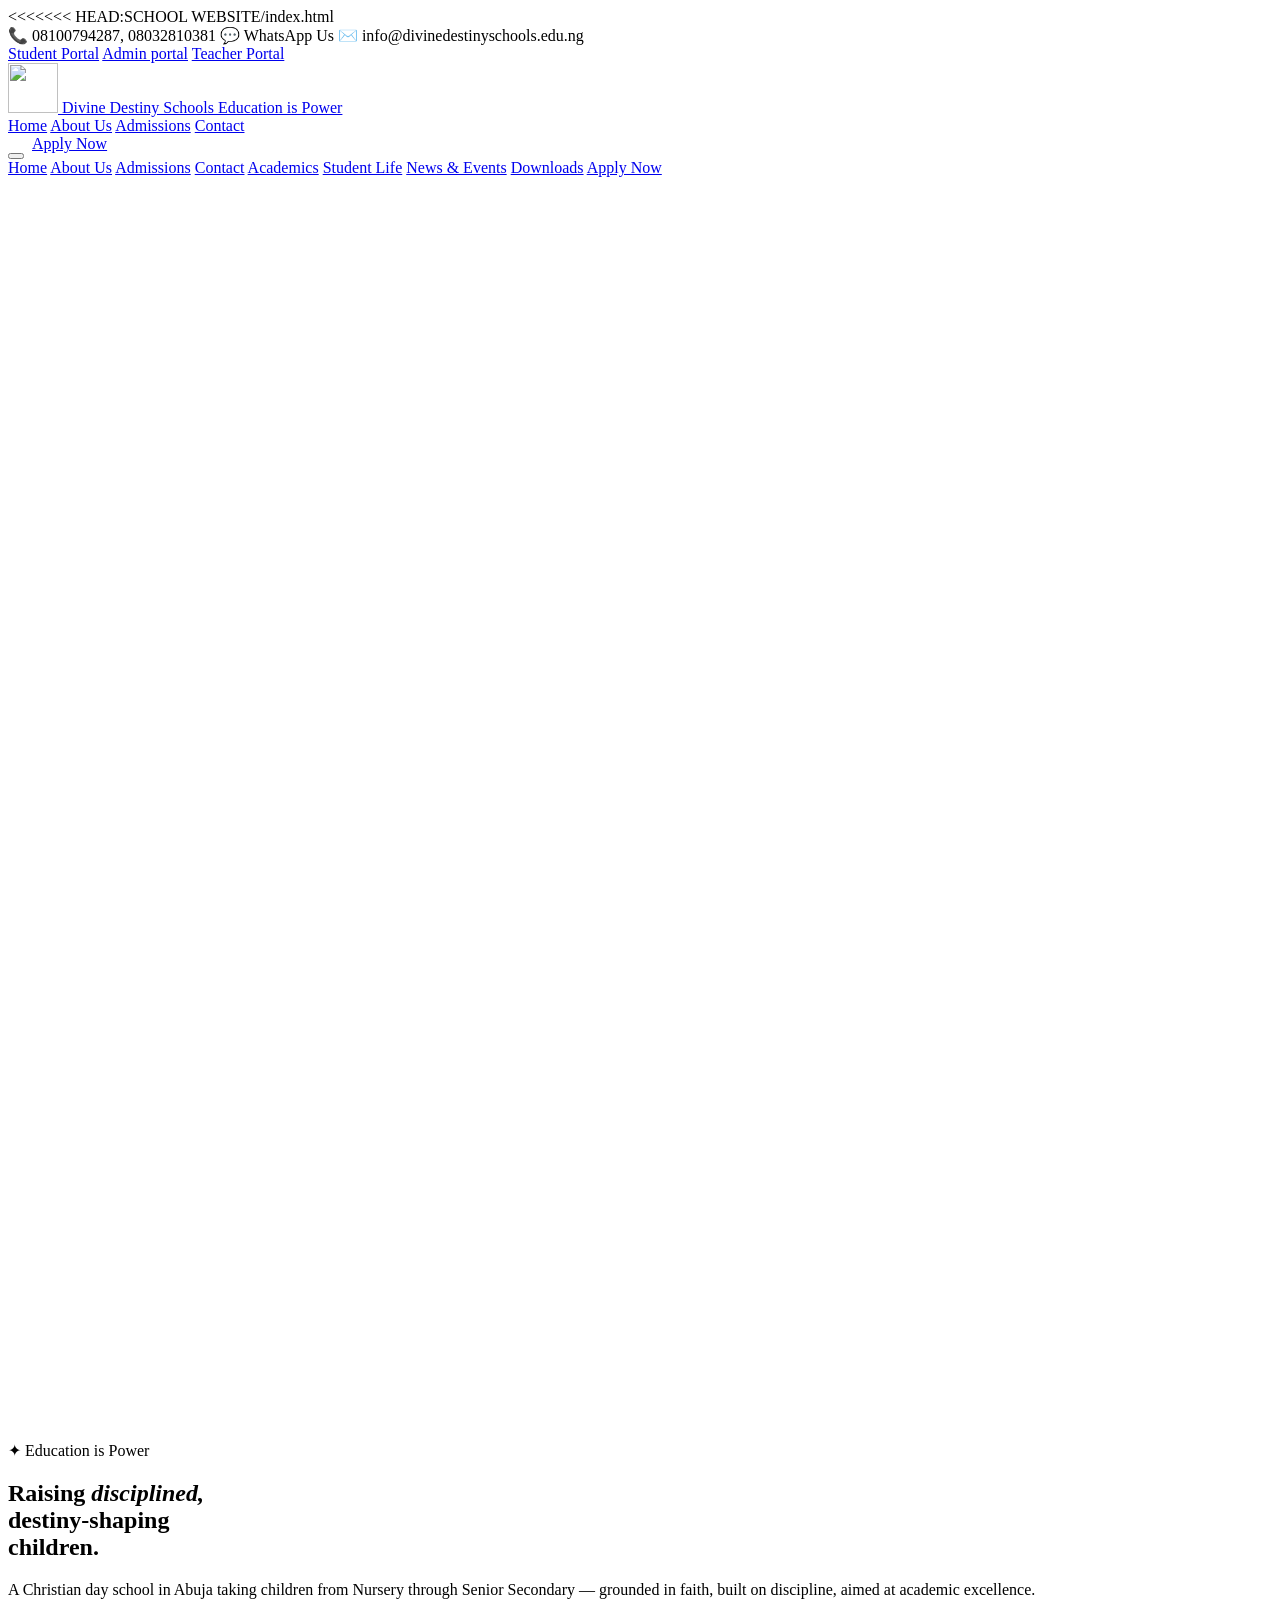
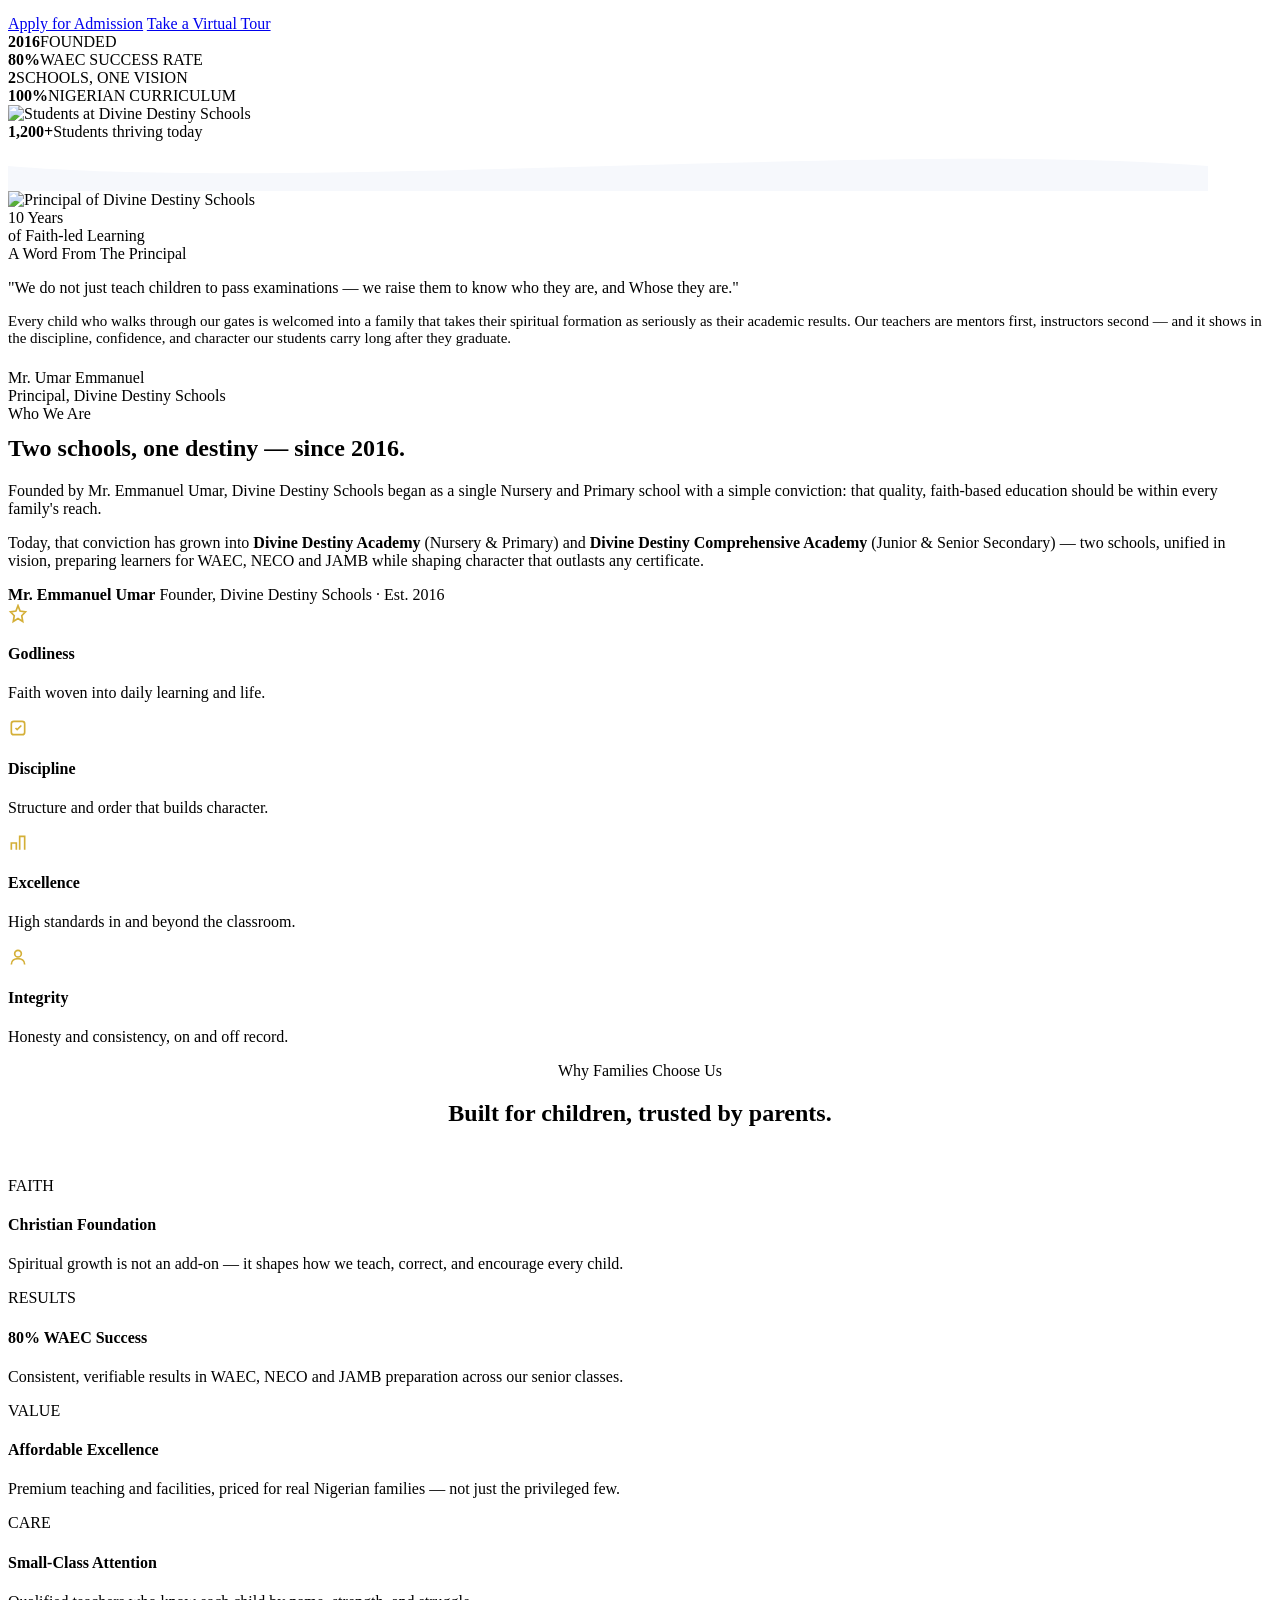
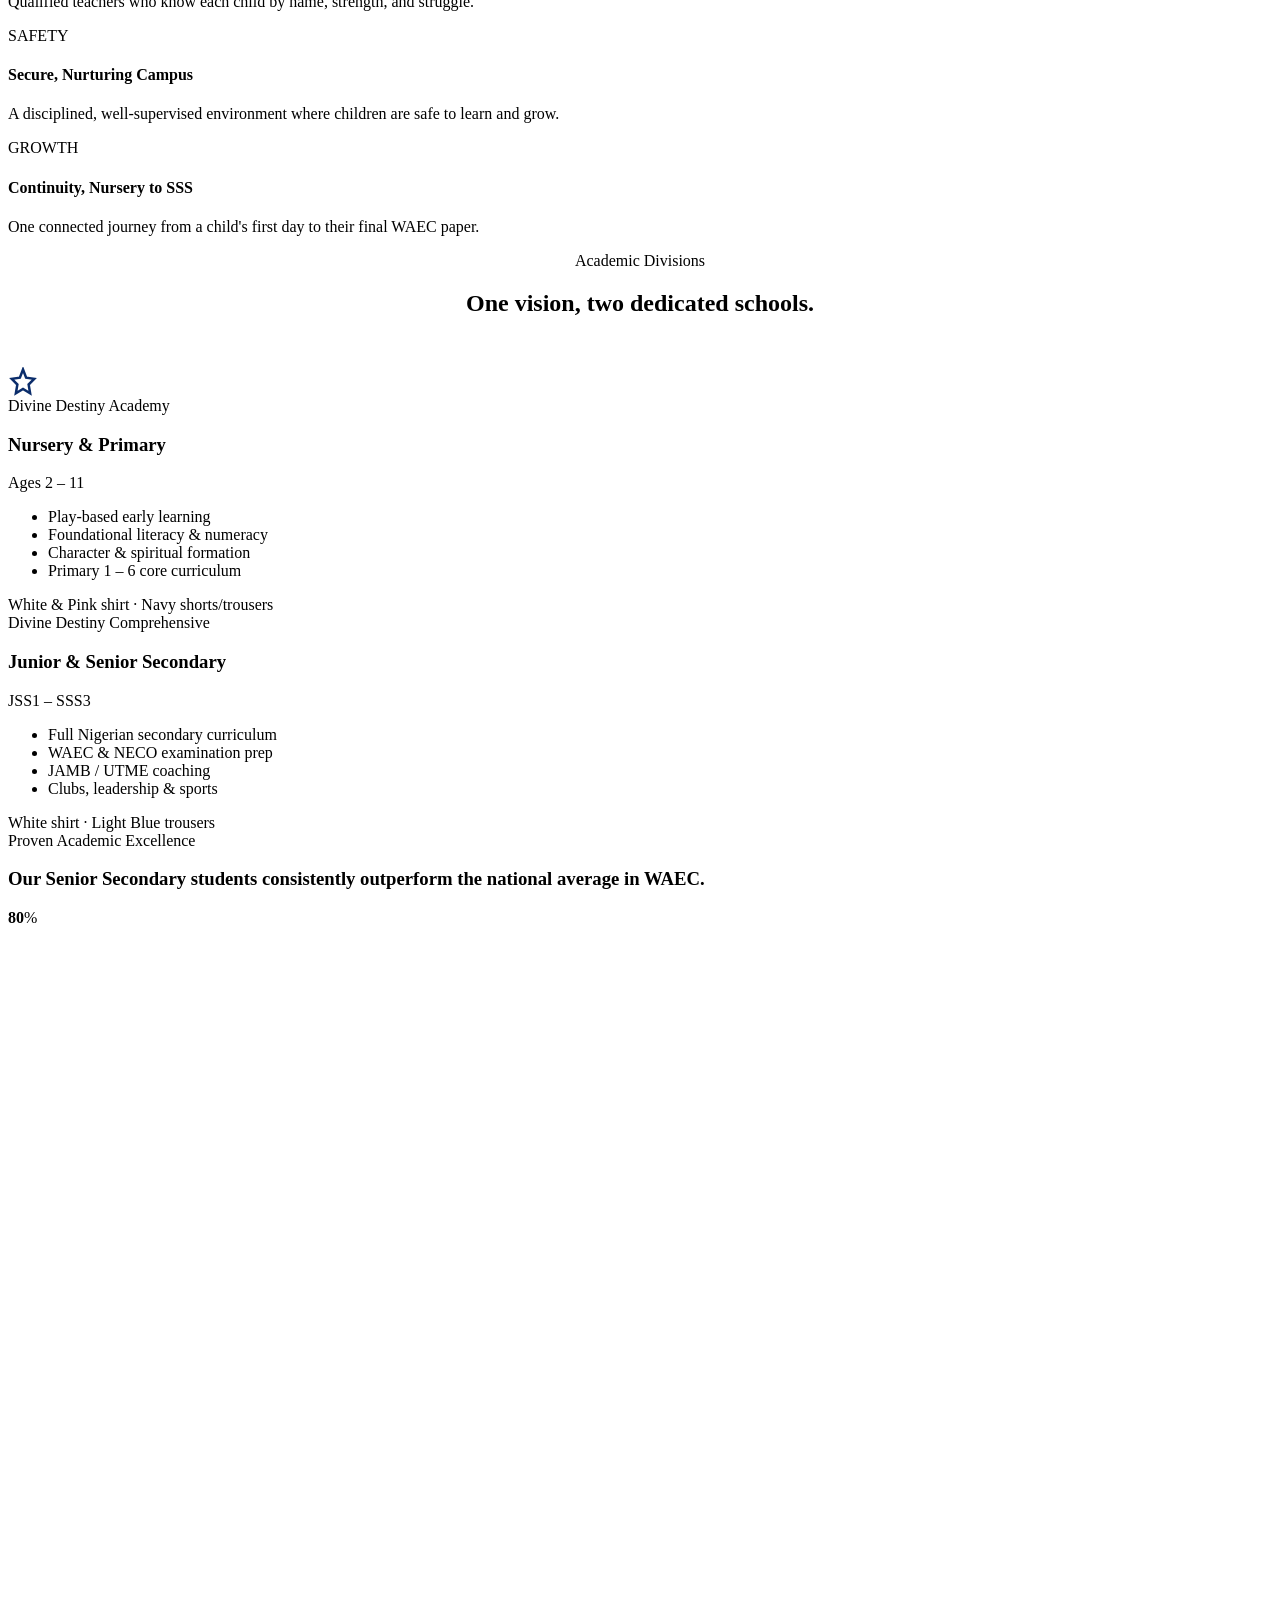
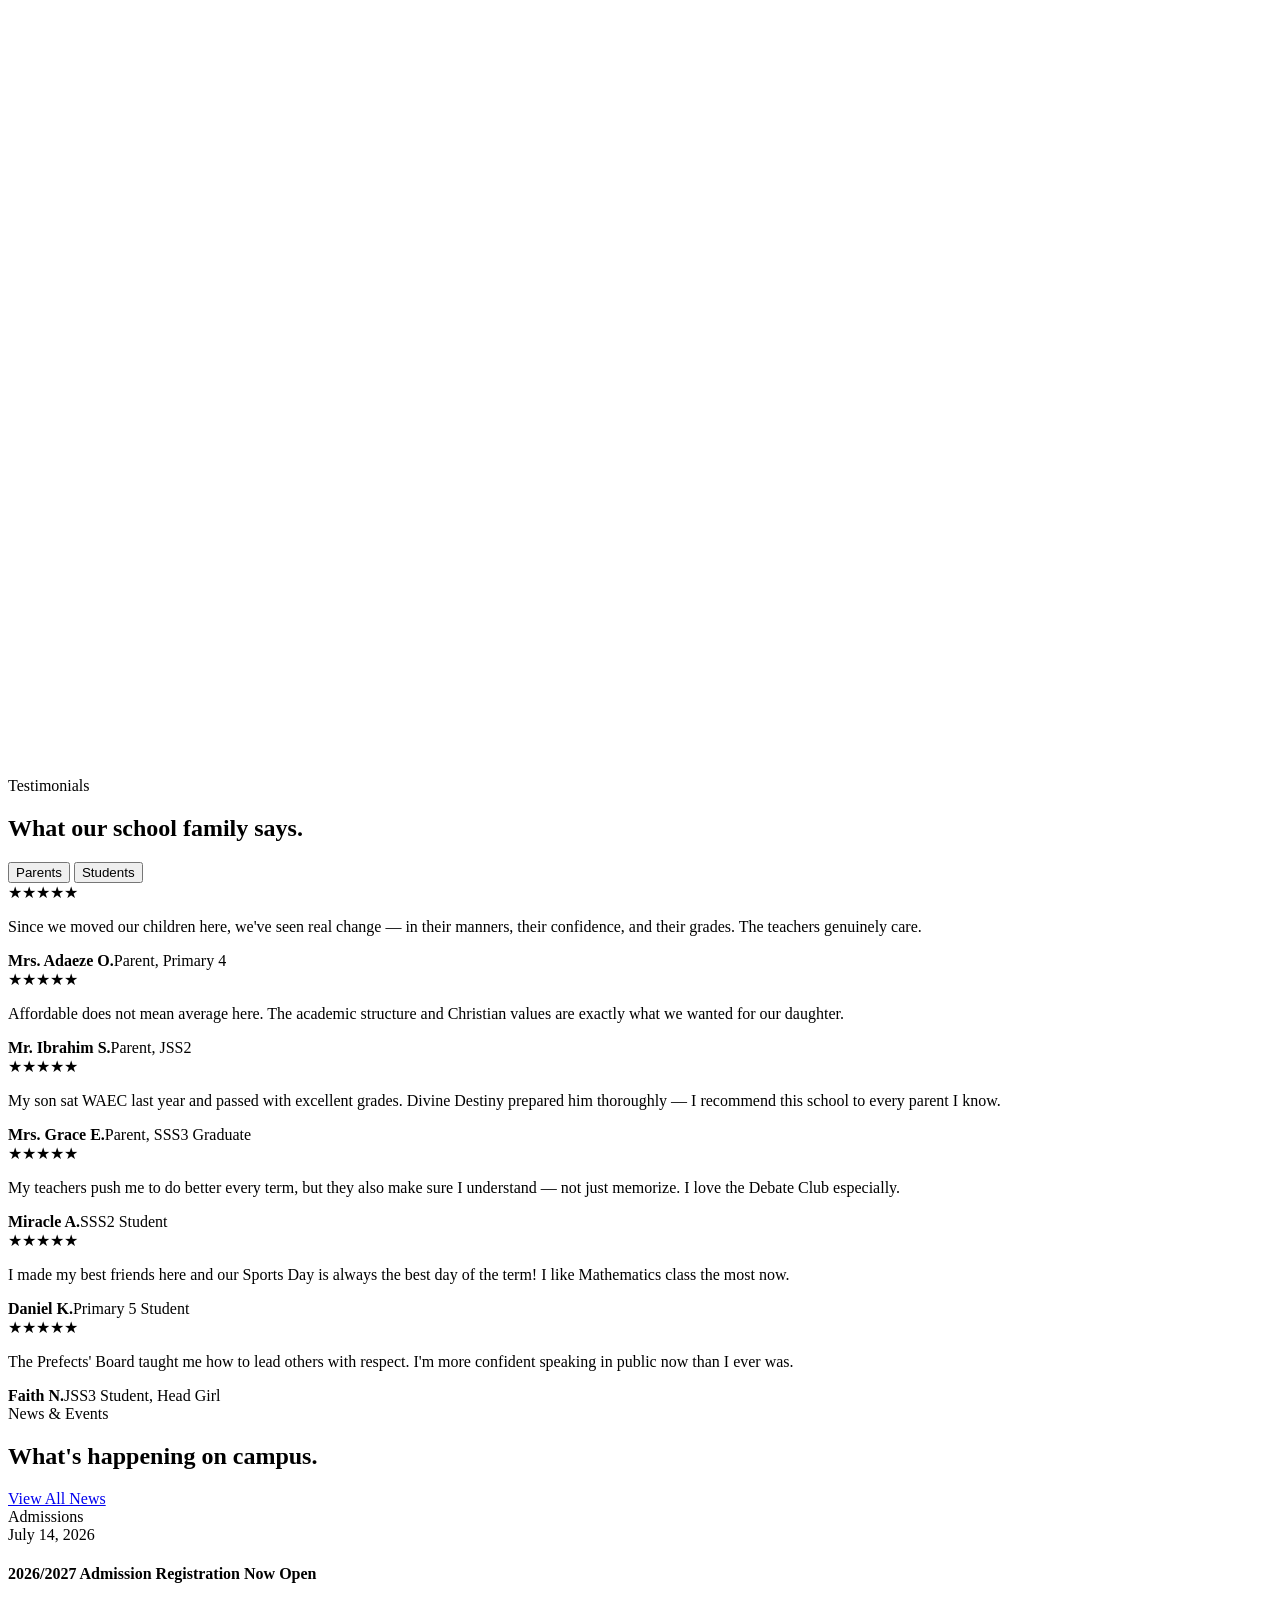
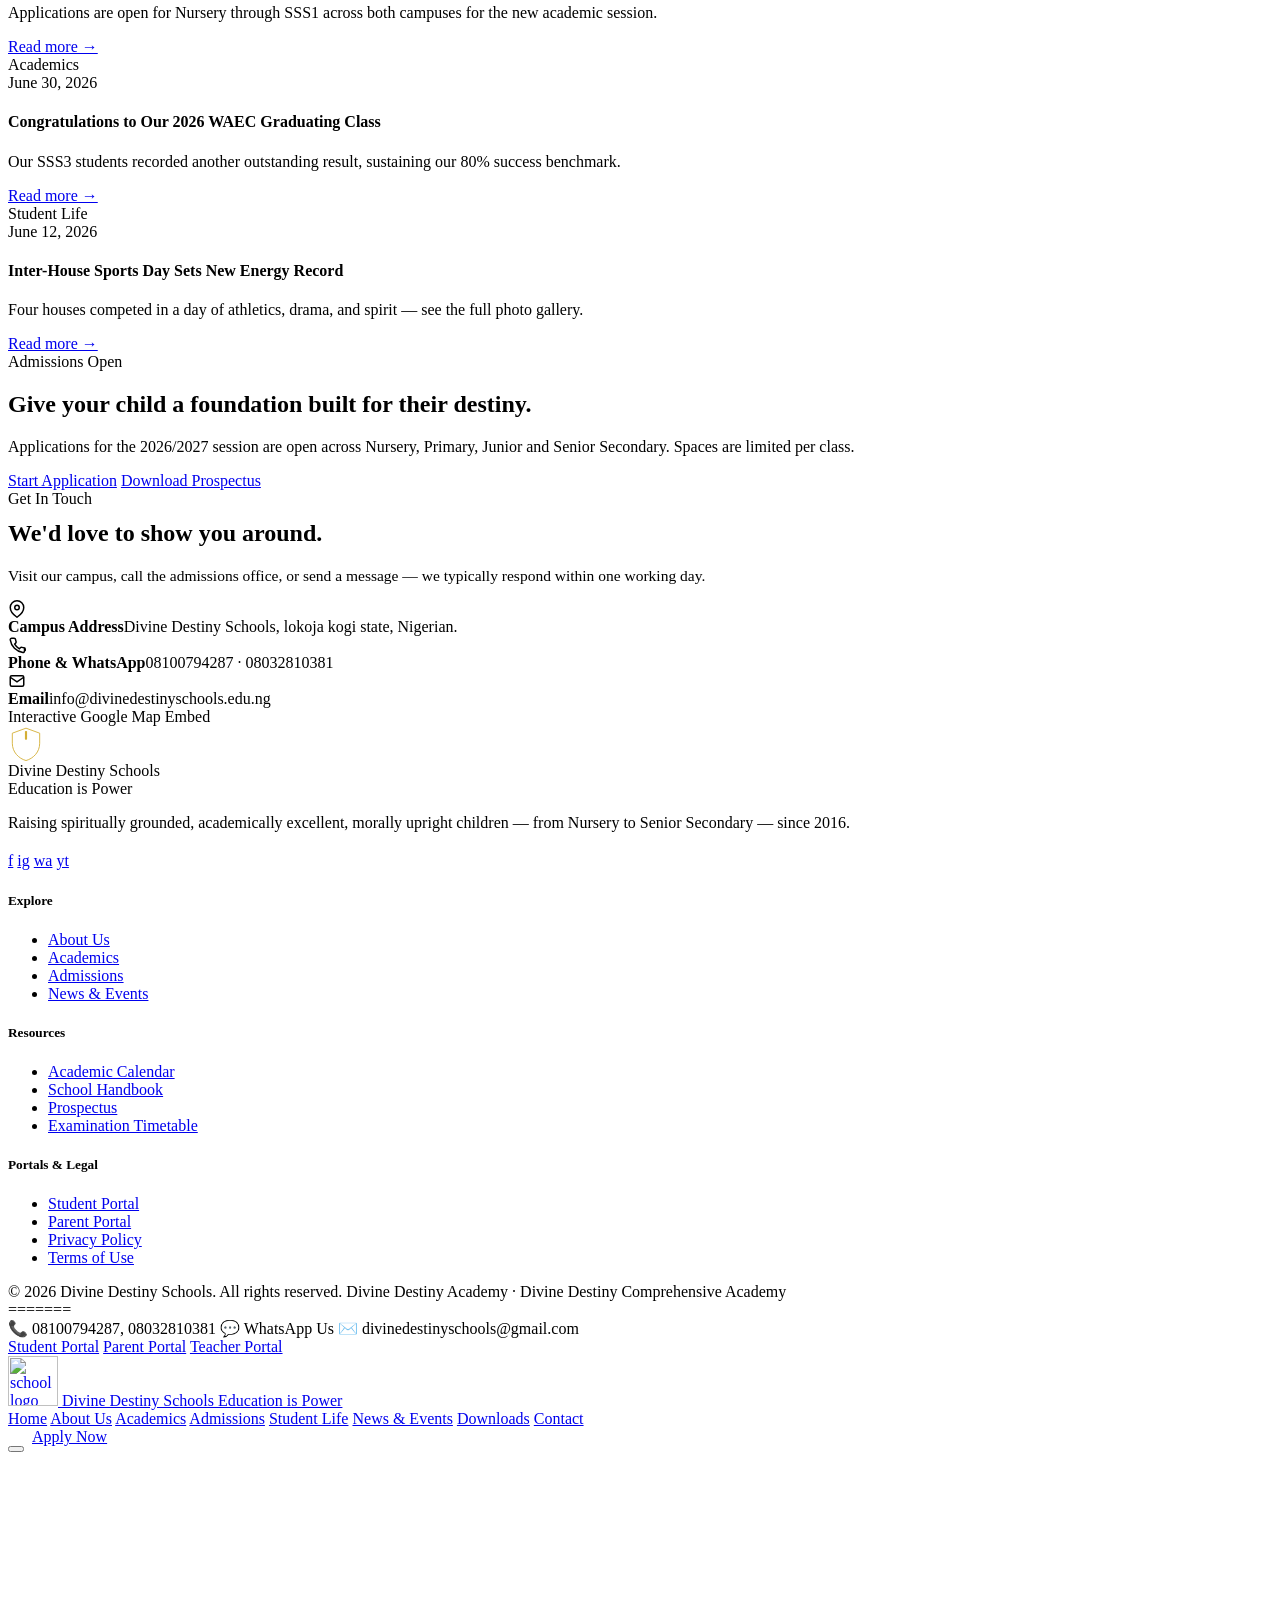
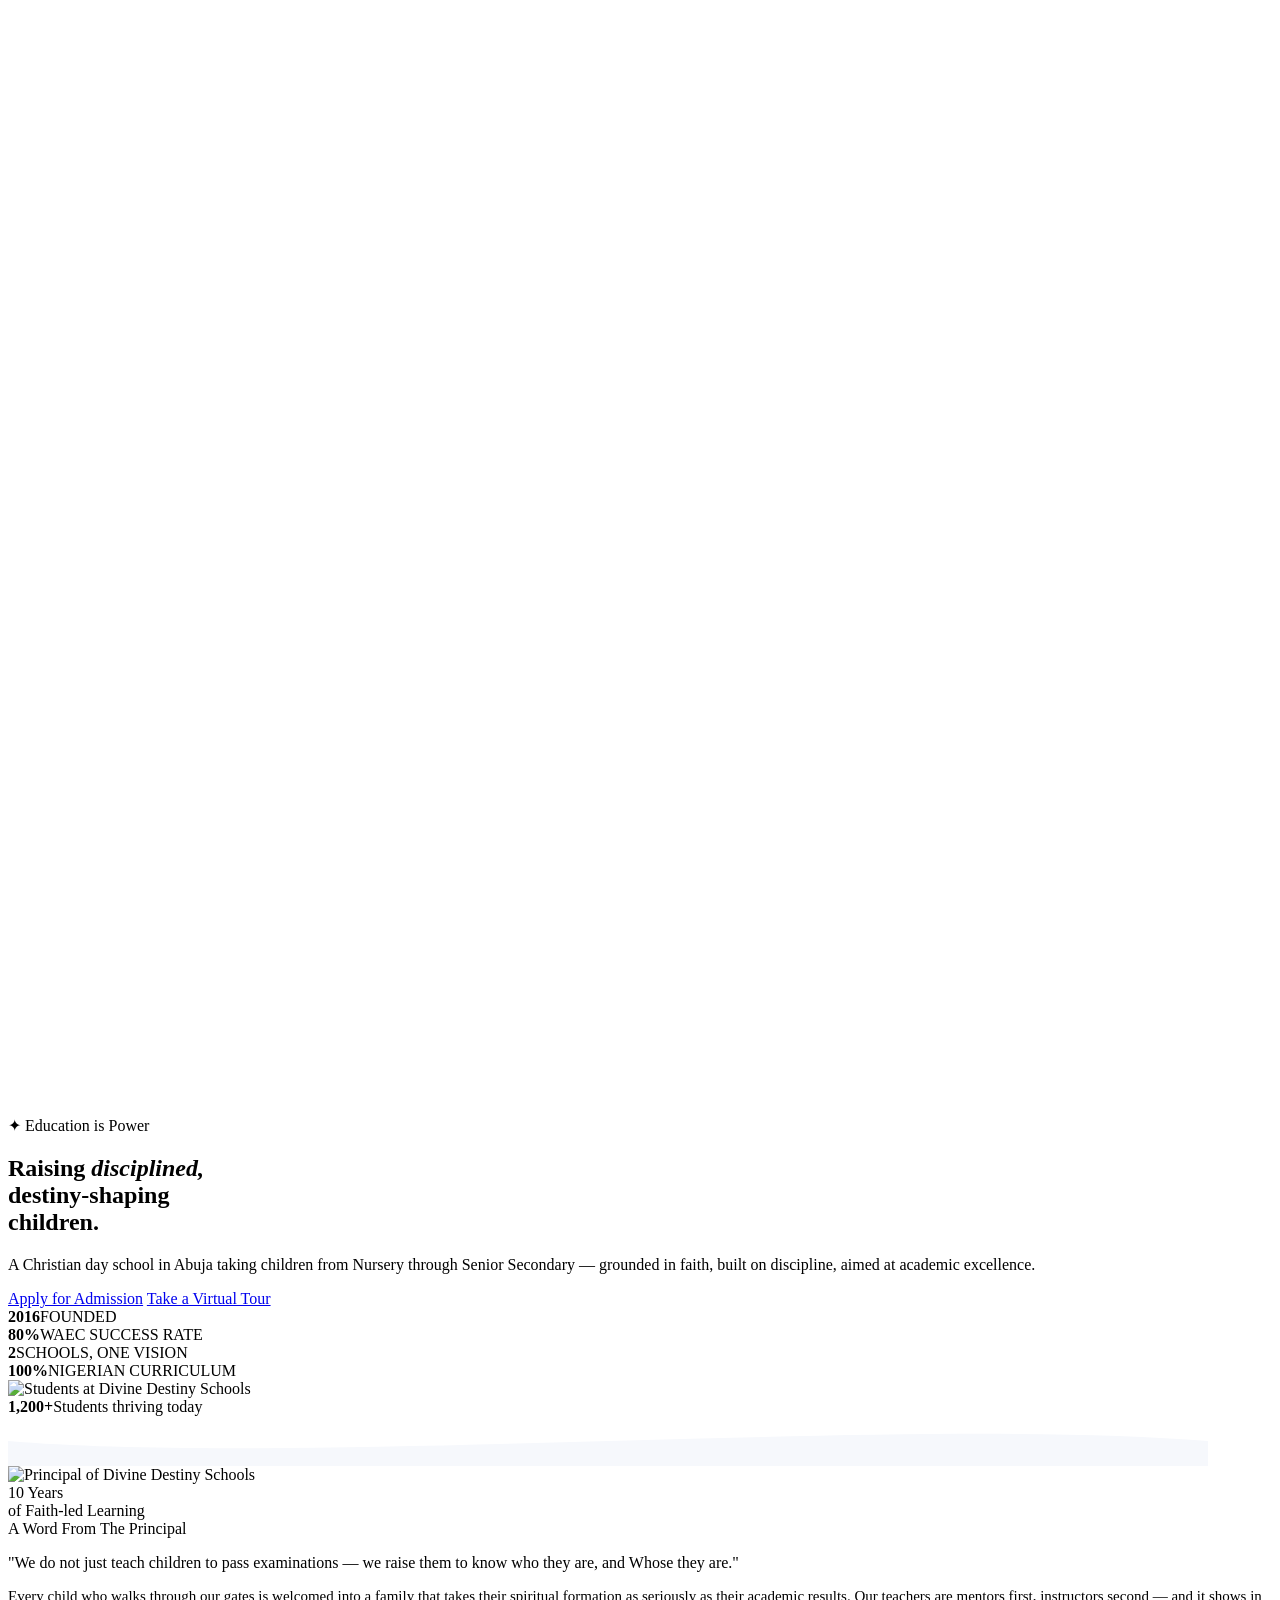
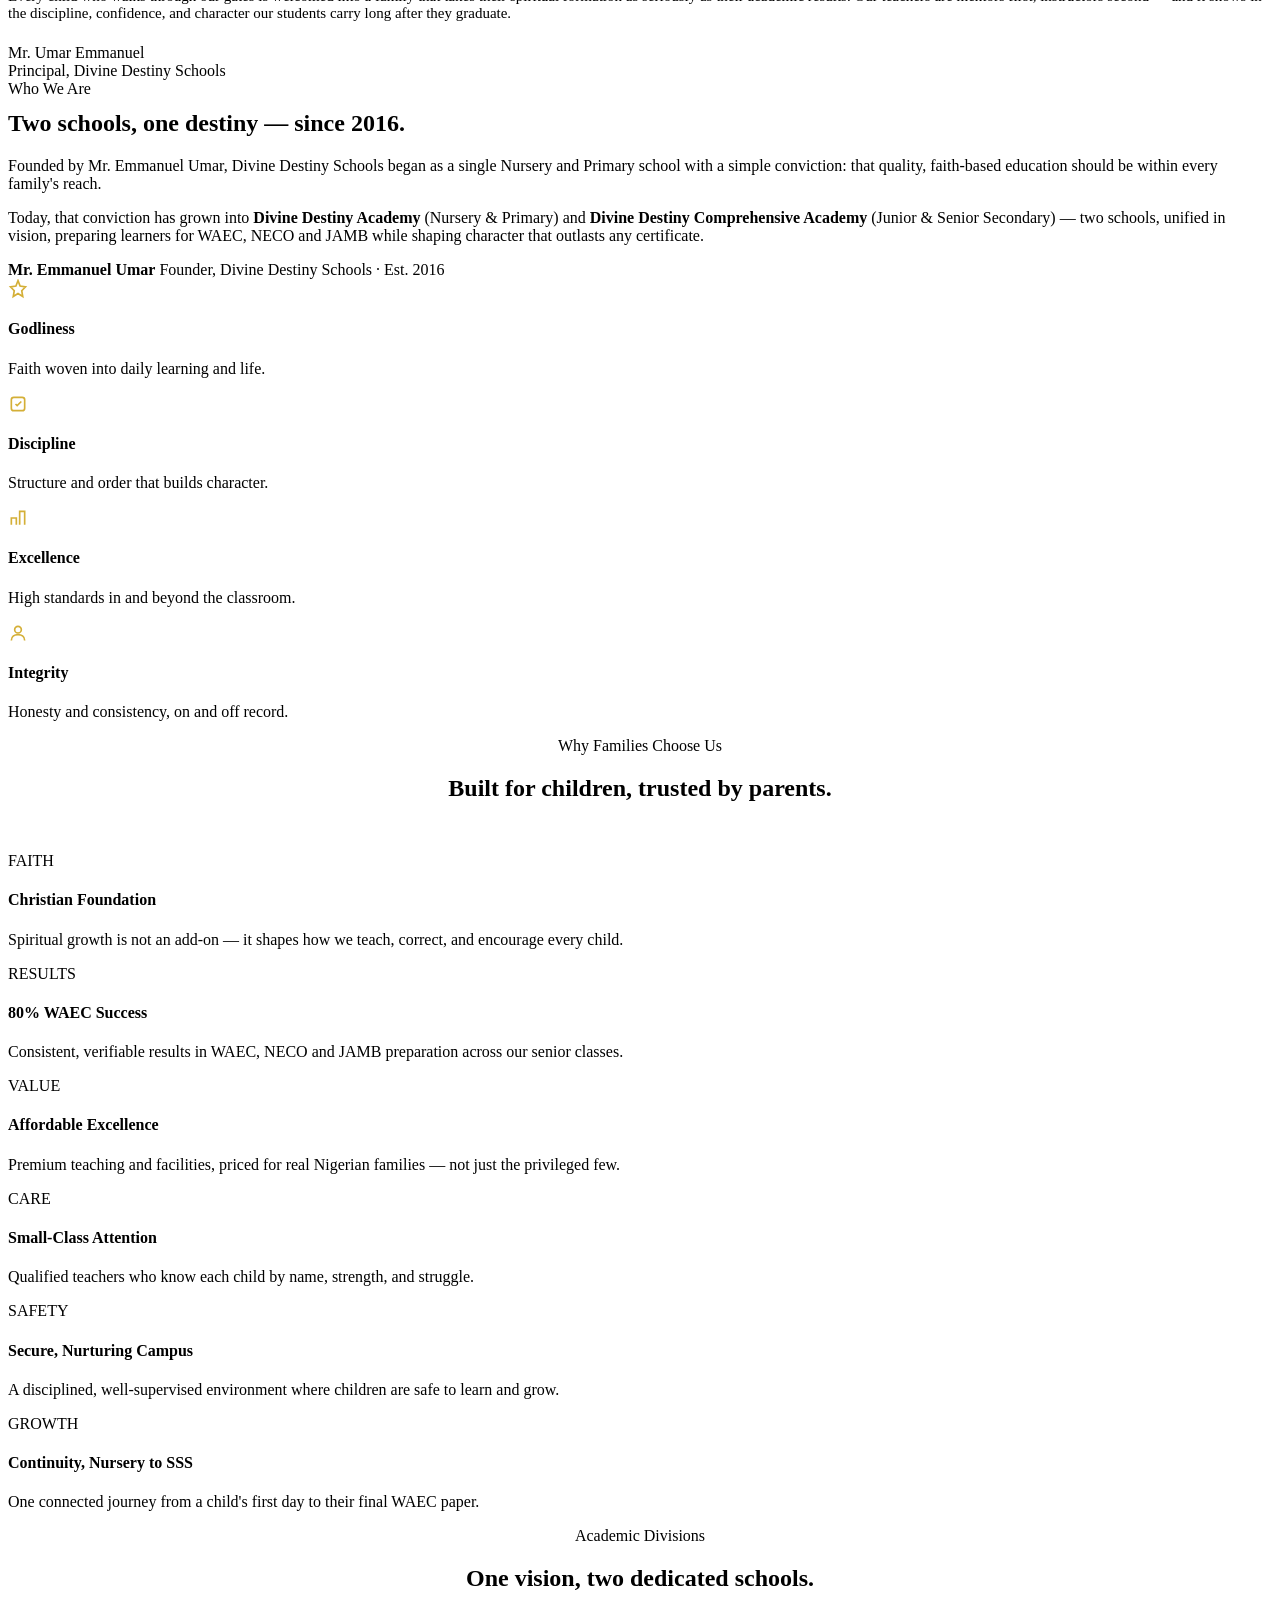
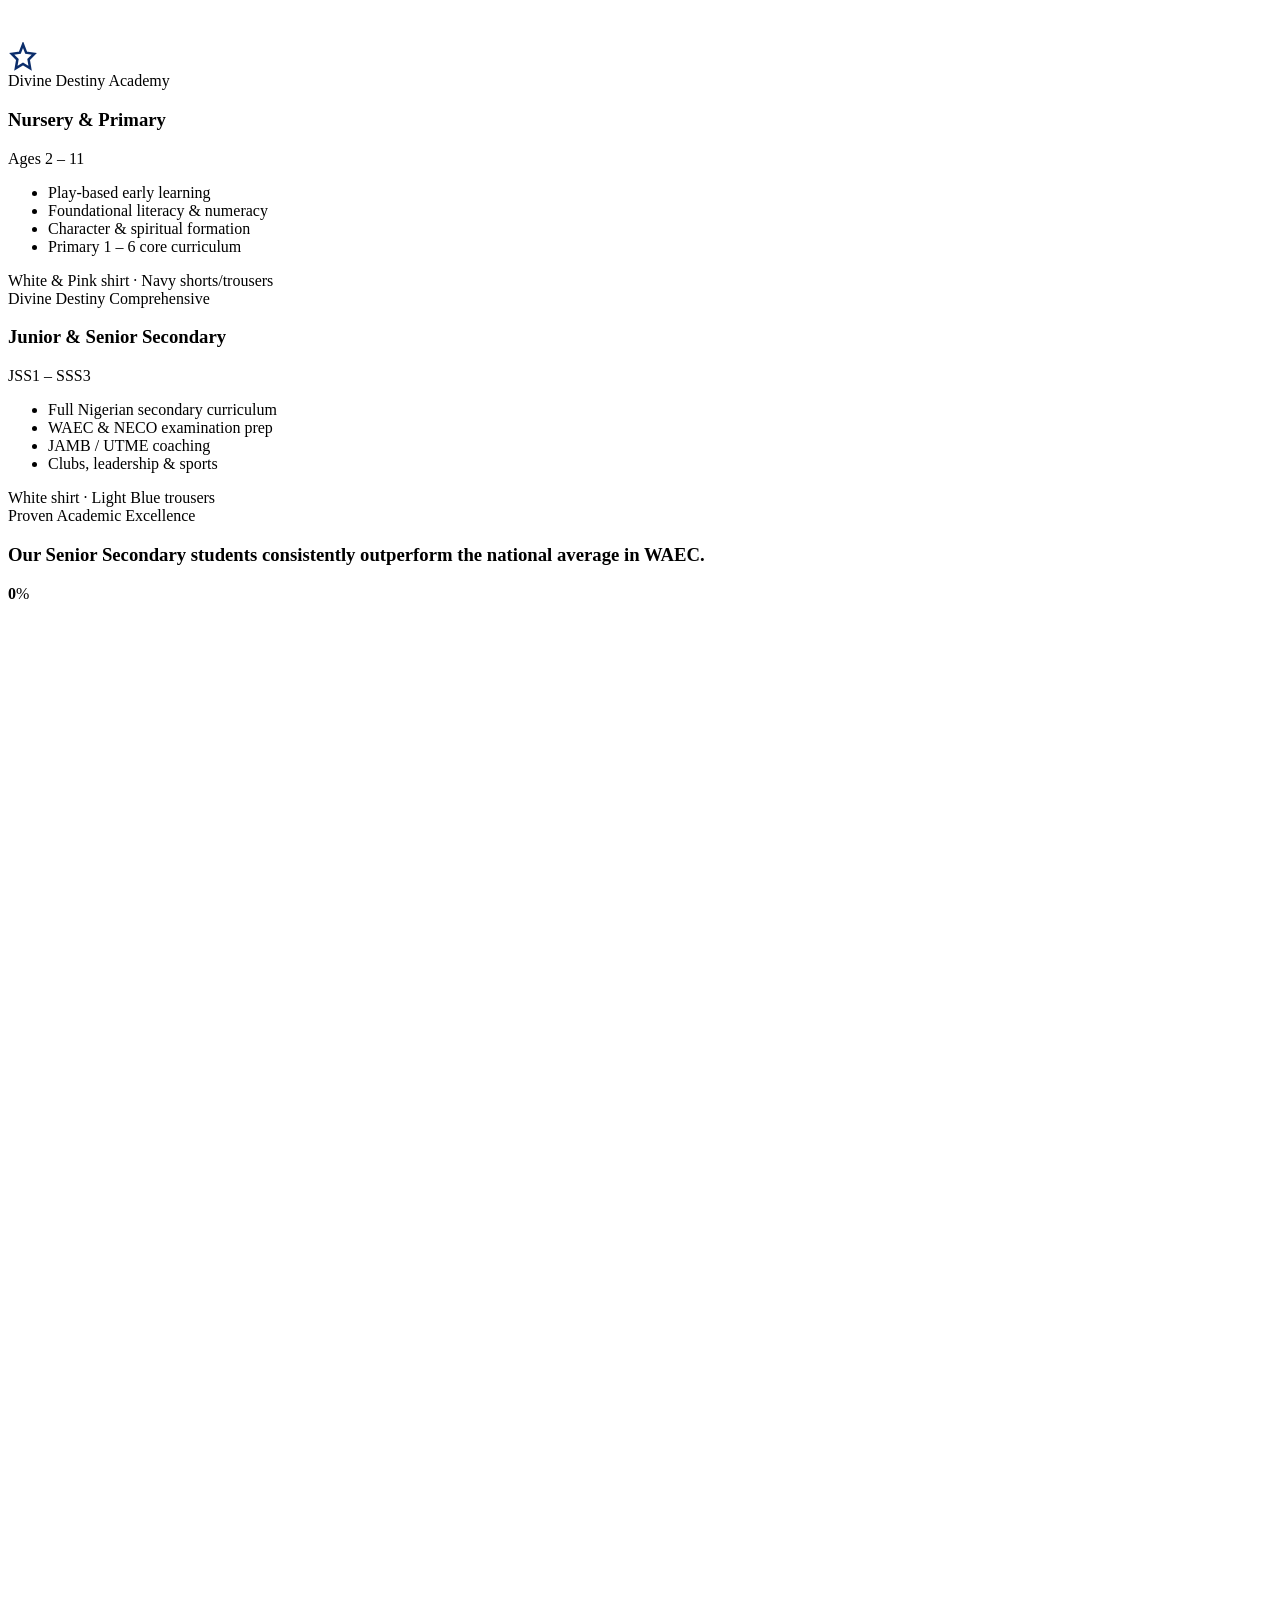
==== index.html @ ca6b0d5d "Add files via upload" ====
<<<<<<< HEAD:SCHOOL WEBSITE/index.html
<!DOCTYPE html>
<html lang="en">
<head>
<meta charset="UTF-8">
<meta name="viewport" content="width=device-width, initial-scale=1.0">
<title>Home — Divine Destiny Schools</title>
<meta name="description" content="Divine Destiny Schools — a day school in kogi state offering Nursery, Primary, Junior and Senior Secondary education. Education is Power.">
<link rel="preconnect" href="https://fonts.googleapis.com">
<link rel="preconnect" href="https://fonts.gstatic.com" crossorigin>
<link href="https://fonts.googleapis.com/css2?family=Poppins:ital,wght@0,400;0,500;0,600;0,700;0,800;0,900;1,500&display=swap" rel="stylesheet">
<link rel="stylesheet" href="assets/styles.css">
</head>
<body>

<div class="topbar">
  <div class="wrap">
    <div class="topbar-left">
      <span>📞 08100794287, 08032810381</span>
      <span>💬 WhatsApp Us</span>
      <span>✉️ info@divinedestinyschools.edu.ng</span>
    </div>
    <div class="topbar-right">
      <a class="portal-link" href="javascript:void(0)" onclick="showToast('Student Portal sign-in will be available once accounts are connected to the school system.')">Student Portal</a>
      <a class="portal-link" href="javascript:void(0)" onclick="showToast('Parent Portal sign-in will be available once accounts are connected to the school system.')">Admin portal</a>
      <a class="portal-link" href="javascript:void(0)" onclick="showToast('Teacher Portal sign-in will be available once accounts are connected to the school system.')">Teacher Portal</a>
    </div>
  </div>
</div>
<nav class="nav" id="nav">
  <div class="wrap">
    <a href="index.html" class="brand">
      <img src="logo.jpg" width="50" height="50">
      <span class="brand-text">
        <span class="name">Divine Destiny Schools</span>
        <span class="sub">Education is Power</span>
      </span>
    </a>

    <div class="nav-links" id="navPrimaryLinks">
      <a href="index.html" class="active-link">Home</a>
      <a href="about.html">About Us</a>
      <a href="admissions.html">Admissions</a>
      <a href="index.html#contact">Contact</a>
    </div>

    <div class="nav-cta">
      <a href="admissions.html#apply-form" class="btn btn-navy nav-apply-desktop" style="padding:12px 24px;">Apply Now</a>
    </div>

    <button type="button"
            class="hamburger-btn"
            id="navMenuToggle"
            aria-label="Open navigation menu"
            aria-expanded="false"
            aria-controls="navDropdownMenu">
      <span class="hamburger-box"><span></span><span></span><span></span></span>
    </button>

    <div class="nav-dropdown" id="navDropdownMenu" role="menu">
      <a href="index.html" class="nav-panel-link nav-mobile-only active-link" role="menuitem">Home</a>
      <a href="about.html" class="nav-panel-link nav-mobile-only" role="menuitem">About Us</a>
      <a href="admissions.html" class="nav-panel-link nav-mobile-only" role="menuitem">Admissions</a>
      <a href="index.html#contact" class="nav-panel-link nav-mobile-only" role="menuitem">Contact</a>
      <a href="academics.html" class="nav-panel-link" role="menuitem">Academics</a>
      <a href="student-life.html" class="nav-panel-link" role="menuitem">Student Life</a>
      <a href="news.html" class="nav-panel-link" role="menuitem">News & Events</a>
      <a href="downloads.html" class="nav-panel-link" role="menuitem">Downloads</a>
      <a href="admissions.html#apply-form" class="nav-panel-link nav-mobile-only nav-panel-apply" role="menuitem">Apply Now</a>
    </div>
  </div>
</nav>

<!-- ================= HERO ================= -->
<section class="hero">
  <svg class="hero-emblem" viewBox="0 0 100 100" fill="none">
    <path d="M50 6 L88 20 V48 C88 72 71 90 50 96 C29 90 12 72 12 48 V20 Z" fill="#FFFFFF"/>
  </svg>
  <div class="wrap">
    <div class="hero-copy">
      <span class="hero-motto">✦ Education is Power</span>
      <h1>Raising <em>disciplined,</em><br>destiny-shaping<br>children.</h1>
      <p class="lead">A Christian day school in Abuja taking children from Nursery through Senior Secondary — grounded in faith, built on discipline, aimed at academic excellence.</p>
      <div class="hero-ctas">
        <a href="admissions.html#apply-form" class="btn btn-gold">Apply for Admission</a>
        <a href="#about" class="btn btn-outline">Take a Virtual Tour</a>
      </div>
      <div class="hero-stats">
        <div class="stat"><b>2016</b><span>FOUNDED</span></div>
        <div class="stat"><b>80%</b><span>WAEC SUCCESS RATE</span></div>
        <div class="stat"><b>2</b><span>SCHOOLS, ONE VISION</span></div>
        <div class="stat"><b>100%</b><span>NIGERIAN CURRICULUM</span></div>
      </div>
    </div>
    <div class="hero-visual">
      <div class="hero-card">
        <img src="https://images.unsplash.com/photo-1580582932707-520aed937b7b?w=700&q=80" alt="Students at Divine Destiny Schools">
      </div>
      <div class="hero-float">
        <div class="ring"></div>
        <div><b>1,200+</b><span>Students thriving today</span></div>
      </div>
    </div>
  </div>
  <svg class="hero-wave" viewBox="0 0 1440 60" preserveAspectRatio="none" style="height:50px;">
    <path d="M0 30 C 360 60 1080 0 1440 30 L1440 60 L0 60 Z" fill="#F6F8FC"></path>
  </svg>
</section>

<!-- ================= PRINCIPAL'S WELCOME ================= -->
<section class="principal">
  <div class="wrap">
    <div class="principal-photo">
      <div class="frame">
        <img src="https://images.unsplash.com/photo-1580894732444-8ecded7900cd?w=600&q=80" alt="Principal of Divine Destiny Schools">
      </div>
      <div class="principal-badge">10 Years<br>of Faith-led Learning</div>
    </div>
    <div class="principal-text">
      <span class="eyebrow">A Word From The Principal</span>
      <p class="principal-quote">"We do not just teach children to pass examinations — we raise them to know who they are, and Whose they are."</p>
      <p style="color:var(--muted); font-size:15px; margin-bottom:22px;">Every child who walks through our gates is welcomed into a family that takes their spiritual formation as seriously as their academic results. Our teachers are mentors first, instructors second — and it shows in the discipline, confidence, and character our students carry long after they graduate.</p>
      <div class="principal-name">Mr. Umar Emmanuel</div>
      <div class="principal-role">Principal, Divine Destiny Schools</div>
    </div>
  </div>
</section>

<!-- ================= ABOUT ================= -->
<section class="about" id="about">
  <div class="wrap">
    <div class="about-text">
      <span class="eyebrow">Who We Are</span>
      <h2 style="margin-top:12px;">Two schools, one destiny — since 2016.</h2>
      <p>Founded by Mr. Emmanuel Umar, Divine Destiny Schools began as a single Nursery and Primary school with a simple conviction: that quality, faith-based education should be within every family's reach.</p>
      <p>Today, that conviction has grown into <strong style="color:var(--navy);">Divine Destiny Academy</strong> (Nursery & Primary) and <strong style="color:var(--navy);">Divine Destiny Comprehensive Academy</strong> (Junior & Senior Secondary) — two schools, unified in vision, preparing learners for WAEC, NECO and JAMB while shaping character that outlasts any certificate.</p>
      <div class="founder-strip">
        <div class="founder-avatar"></div>
        <div>
          <b>Mr. Emmanuel Umar</b>
          <span>Founder, Divine Destiny Schools · Est. 2016</span>
        </div>
      </div>
    </div>
    <div class="values-grid">
      <div class="value-card">
        <div class="value-icon"><svg width="20" height="20" viewBox="0 0 24 24" fill="none" stroke="#D4AF37" stroke-width="2"><path d="M12 2 L14.5 8.5 L21 9.5 L16.5 14 L17.7 21 L12 17.5 L6.3 21 L7.5 14 L3 9.5 L9.5 8.5 Z"/></svg></div>
        <h4>Godliness</h4>
        <p>Faith woven into daily learning and life.</p>
      </div>
      <div class="value-card">
        <div class="value-icon"><svg width="20" height="20" viewBox="0 0 24 24" fill="none" stroke="#D4AF37" stroke-width="2"><rect x="4" y="4" width="16" height="16" rx="3"/><path d="M9 12 L11 14 L16 9"/></svg></div>
        <h4>Discipline</h4>
        <p>Structure and order that builds character.</p>
      </div>
      <div class="value-card">
        <div class="value-icon"><svg width="20" height="20" viewBox="0 0 24 24" fill="none" stroke="#D4AF37" stroke-width="2"><path d="M4 20 L4 12 L10 12 L10 20 M14 20 L14 4 L20 4 L20 20"/></svg></div>
        <h4>Excellence</h4>
        <p>High standards in and beyond the classroom.</p>
      </div>
      <div class="value-card">
        <div class="value-icon"><svg width="20" height="20" viewBox="0 0 24 24" fill="none" stroke="#D4AF37" stroke-width="2"><circle cx="12" cy="8" r="4"/><path d="M4 21 C4 16 8 14 12 14 C16 14 20 16 20 21"/></svg></div>
        <h4>Integrity</h4>
        <p>Honesty and consistency, on and off record.</p>
      </div>
    </div>
  </div>
</section>

<!-- ================= WHY CHOOSE US ================= -->
<section class="why">
  <div class="wrap">
    <div class="section-head" style="margin:0 auto 50px; text-align:center; max-width:600px;">
      <span class="eyebrow" style="justify-content:center;">Why Families Choose Us</span>
      <h2>Built for children, trusted by parents.</h2>
    </div>
    <div class="why-grid">
      <div class="why-card"><span class="why-num">FAITH</span><h4>Christian Foundation</h4><p>Spiritual growth is not an add-on — it shapes how we teach, correct, and encourage every child.</p></div>
      <div class="why-card"><span class="why-num">RESULTS</span><h4>80% WAEC Success</h4><p>Consistent, verifiable results in WAEC, NECO and JAMB preparation across our senior classes.</p></div>
      <div class="why-card"><span class="why-num">VALUE</span><h4>Affordable Excellence</h4><p>Premium teaching and facilities, priced for real Nigerian families — not just the privileged few.</p></div>
      <div class="why-card"><span class="why-num">CARE</span><h4>Small-Class Attention</h4><p>Qualified teachers who know each child by name, strength, and struggle.</p></div>
      <div class="why-card"><span class="why-num">SAFETY</span><h4>Secure, Nurturing Campus</h4><p>A disciplined, well-supervised environment where children are safe to learn and grow.</p></div>
      <div class="why-card"><span class="why-num">GROWTH</span><h4>Continuity, Nursery to SSS</h4><p>One connected journey from a child's first day to their final WAEC paper.</p></div>
    </div>
  </div>
</section>

<!-- ================= ACADEMIC DIVISIONS ================= -->
<section class="divisions" id="academics">
  <div class="wrap">
    <div class="section-head" style="margin:0 auto 50px; text-align:center; max-width:600px;">
      <span class="eyebrow" style="justify-content:center;">Academic Divisions</span>
      <h2>One vision, two dedicated schools.</h2>
    </div>
    <div class="division-split">
      <div class="division-divider"></div>
      <div class="division-crest">
        <svg width="30" height="30" viewBox="0 0 24 24" fill="none" stroke="#0B2D6B" stroke-width="2"><path d="M12 2 L14.5 8.5 L21 9.5 L16.5 14 L17.7 21 L12 17.5 L6.3 21 L7.5 14 L3 9.5 L9.5 8.5 Z"/></svg>
      </div>
      <div class="division-panel academy">
        <div>
          <span class="division-tag">Divine Destiny Academy</span>
          <h3>Nursery & Primary</h3>
          <span class="stage">Ages 2 – 11</span>
          <ul>
            <li>Play-based early learning</li>
            <li>Foundational literacy & numeracy</li>
            <li>Character & spiritual formation</li>
            <li>Primary 1 – 6 core curriculum</li>
          </ul>
        </div>
        <div class="division-uniform">
          <div class="swatches"><span class="swatch" style="background:#fff;"></span><span class="swatch" style="background:#F06292;"></span><span class="swatch" style="background:#0B2D6B;"></span></div>
          White & Pink shirt · Navy shorts/trousers
        </div>
      </div>
      <div class="division-panel comprehensive">
        <div>
          <span class="division-tag">Divine Destiny Comprehensive</span>
          <h3>Junior & Senior Secondary</h3>
          <span class="stage">JSS1 – SSS3</span>
          <ul>
            <li>Full Nigerian secondary curriculum</li>
            <li>WAEC & NECO examination prep</li>
            <li>JAMB / UTME coaching</li>
            <li>Clubs, leadership & sports</li>
          </ul>
        </div>
        <div class="division-uniform">
          <div class="swatches"><span class="swatch" style="background:#fff;"></span><span class="swatch" style="background:#4FA3FF;"></span></div>
          White shirt · Light Blue trousers
        </div>
      </div>
    </div>
  </div>
</section>

<!-- ================= WAEC STAT BANNER ================= -->
<section class="stat-banner">
  <div class="wrap">
    <div class="stat-banner-text">
      <span class="eyebrow">Proven Academic Excellence</span>
      <h3>Our Senior Secondary students consistently outperform the national average in WAEC.</h3>
    </div>
    <div class="stat-banner-num">
      <b data-count="80">0</b><span>%</span>
    </div>
    <div class="stat-banner-bars" aria-hidden="true">
      <div class="bar on" style="height:20%"></div>
      <div class="bar on" style="height:38%"></div>
      <div class="bar on" style="height:55%"></div>
      <div class="bar on" style="height:72%"></div>
      <div class="bar on" style="height:100%"></div>
      <div class="bar" style="height:60%"></div>
    </div>
  </div>
</section>

<!-- ================= TESTIMONIALS ================= -->
<section class="testimonials" id="student-life">
  <div class="wrap">
    <div class="section-head">
      <span class="eyebrow">Testimonials</span>
      <h2>What our school family says.</h2>
    </div>
    <div class="tabs">
      <button class="tab-btn active" data-tab="parents">Parents</button>
      <button class="tab-btn" data-tab="students">Students</button>
    </div>
    <div class="t-panel active" id="parents">
      <div class="t-card">
        <div class="t-stars">★★★★★</div>
        <p>Since we moved our children here, we've seen real change — in their manners, their confidence, and their grades. The teachers genuinely care.</p>
        <div class="t-who"><div class="t-avatar"></div><div><b>Mrs. Adaeze O.</b><span>Parent, Primary 4</span></div></div>
      </div>
      <div class="t-card">
        <div class="t-stars">★★★★★</div>
        <p>Affordable does not mean average here. The academic structure and Christian values are exactly what we wanted for our daughter.</p>
        <div class="t-who"><div class="t-avatar"></div><div><b>Mr. Ibrahim S.</b><span>Parent, JSS2</span></div></div>
      </div>
      <div class="t-card">
        <div class="t-stars">★★★★★</div>
        <p>My son sat WAEC last year and passed with excellent grades. Divine Destiny prepared him thoroughly — I recommend this school to every parent I know.</p>
        <div class="t-who"><div class="t-avatar"></div><div><b>Mrs. Grace E.</b><span>Parent, SSS3 Graduate</span></div></div>
      </div>
    </div>
    <div class="t-panel" id="students">
      <div class="t-card">
        <div class="t-stars">★★★★★</div>
        <p>My teachers push me to do better every term, but they also make sure I understand — not just memorize. I love the Debate Club especially.</p>
        <div class="t-who"><div class="t-avatar"></div><div><b>Miracle A.</b><span>SSS2 Student</span></div></div>
      </div>
      <div class="t-card">
        <div class="t-stars">★★★★★</div>
        <p>I made my best friends here and our Sports Day is always the best day of the term! I like Mathematics class the most now.</p>
        <div class="t-who"><div class="t-avatar"></div><div><b>Daniel K.</b><span>Primary 5 Student</span></div></div>
      </div>
      <div class="t-card">
        <div class="t-stars">★★★★★</div>
        <p>The Prefects' Board taught me how to lead others with respect. I'm more confident speaking in public now than I ever was.</p>
        <div class="t-who"><div class="t-avatar"></div><div><b>Faith N.</b><span>JSS3 Student, Head Girl</span></div></div>
      </div>
    </div>
  </div>
</section>

<!-- ================= NEWS ================= -->
<section class="news" id="news">
  <div class="wrap">
    <div class="news-head">
      <div class="section-head" style="margin-bottom:0;">
        <span class="eyebrow">News & Events</span>
        <h2>What's happening on campus.</h2>
      </div>
      <a href="news.html" class="btn btn-navy">View All News</a>
    </div>
    <div class="news-grid">
      <div class="news-card">
        <div class="news-img"><span class="news-cat">Admissions</span></div>
        <div class="news-body">
          <span class="news-date">July 14, 2026</span>
          <h4>2026/2027 Admission Registration Now Open</h4>
          <p>Applications are open for Nursery through SSS1 across both campuses for the new academic session.</p>
          <a href="news-admissions-open.html" class="news-link">Read more →</a>
        </div>
      </div>
      <div class="news-card">
        <div class="news-img" style="background:linear-gradient(140deg,var(--pink),var(--navy));"><span class="news-cat">Academics</span></div>
        <div class="news-body">
          <span class="news-date">June 30, 2026</span>
          <h4>Congratulations to Our 2026 WAEC Graduating Class</h4>
          <p>Our SSS3 students recorded another outstanding result, sustaining our 80% success benchmark.</p>
          <a href="news-waec-2026.html" class="news-link">Read more →</a>
        </div>
      </div>
      <div class="news-card">
        <div class="news-img" style="background:linear-gradient(140deg,var(--gold),var(--navy-soft));"><span class="news-cat">Student Life</span></div>
        <div class="news-body">
          <span class="news-date">June 12, 2026</span>
          <h4>Inter-House Sports Day Sets New Energy Record</h4>
          <p>Four houses competed in a day of athletics, drama, and spirit — see the full photo gallery.</p>
          <a href="news-sports-day.html" class="news-link">Read more →</a>
        </div>
      </div>
    </div>
  </div>
</section>

<!-- ================= ADMISSIONS CTA ================= -->
<section class="admissions-cta" id="admissions">
  <div class="wrap">
    <div class="admissions-inner">
      <span class="eyebrow">Admissions Open</span>
      <h2>Give your child a foundation built for their destiny.</h2>
      <p>Applications for the 2026/2027 session are open across Nursery, Primary, Junior and Senior Secondary. Spaces are limited per class.</p>
      <div class="admissions-ctas">
        <a href="admissions.html#apply-form" class="btn btn-gold">Start Application</a>
        <a href="javascript:void(0)" class="btn btn-outline" onclick="downloadPlaceholder('Prospectus','Divine-Destiny-Schools-Prospectus.txt')">Download Prospectus</a>
      </div>
    </div>
  </div>
</section>

<!-- ================= CONTACT ================= -->
<section class="contact" id="contact">
  <div class="wrap">
    <div class="contact-info">
      <span class="eyebrow">Get In Touch</span>
      <h2 style="margin-top:12px;">We'd love to show you around.</h2>
      <p style="color:var(--muted); margin-top:12px; font-size:15.5px;">Visit our campus, call the admissions office, or send a message — we typically respond within one working day.</p>
      <div class="contact-list">
        <div class="contact-item">
          <div class="contact-icon"><svg width="18" height="18" viewBox="0 0 24 24" fill="none" stroke="currentColor" stroke-width="2"><path d="M21 10 C21 17 12 23 12 23 C12 23 3 17 3 10 A9 9 0 0 1 21 10 Z"/><circle cx="12" cy="10" r="3"/></svg></div>
          <div><b>Campus Address</b><span>Divine Destiny Schools, lokoja kogi state, Nigerian.</span></div>
        </div>
        <div class="contact-item">
          <div class="contact-icon"><svg width="18" height="18" viewBox="0 0 24 24" fill="none" stroke="currentColor" stroke-width="2"><path d="M22 16.9 V20 a2 2 0 0 1-2.2 2 A19.8 19.8 0 0 1 3 5.2 A2 2 0 0 1 5 3 h3.1 a2 2 0 0 1 2 1.7 c.1.9.3 1.8.6 2.7 a2 2 0 0 1-.5 2.1 L8.9 10.9 a16 16 0 0 0 6.2 6.2 l1.4-1.4 a2 2 0 0 1 2.1-.5 c.9.3 1.8.5 2.7.6 a2 2 0 0 1 1.7 2.1 Z"/></svg></div>
          <div><b>Phone & WhatsApp</b><span>08100794287 · 08032810381</span></div>
        </div>
        <div class="contact-item">
          <div class="contact-icon"><svg width="18" height="18" viewBox="0 0 24 24" fill="none" stroke="currentColor" stroke-width="2"><rect x="3" y="5" width="18" height="14" rx="2"/><path d="M3 7 L12 13 L21 7"/></svg></div>
          <div><b>Email</b><span>info@divinedestinyschools.edu.ng</span></div>
        </div>
      </div>
      <div class="map-box">Interactive Google Map Embed</div>
    </div>
  </div>
</section>

<!-- ================= FOOTER ================= -->

<footer>
  <div class="wrap">
    <div class="footer-top">
      <div class="footer-about">
        <div class="footer-brand">
          <svg width="36" height="36" viewBox="0 0 100 100" fill="none">
            <path d="M50 6 L88 20 V48 C88 72 71 90 50 96 C29 90 12 72 12 48 V20 Z" fill="#FFFFFF" opacity="0.12"/>
            <path d="M50 6 L88 20 V48 C88 72 71 90 50 96 C29 90 12 72 12 48 V20 Z" stroke="#D4AF37" stroke-width="2.5"/>
            <rect x="47" y="14" width="6" height="24" rx="2" fill="#D4AF37"/>
          </svg>
          <div><span class="name" style="display:block;">Divine Destiny Schools</span><span class="sub">Education is Power</span></div>
        </div>
        <p>Raising spiritually grounded, academically excellent, morally upright children — from Nursery to Senior Secondary — since 2016.</p>
        <div class="socials" style="margin-top:20px;">
          <a href="javascript:void(0)" class="social-btn" onclick="showToast('Add the official Facebook page link here.')" aria-label="Facebook">f</a>
          <a href="javascript:void(0)" class="social-btn" onclick="showToast('Add the official Instagram profile link here.')" aria-label="Instagram">ig</a>
          <a href="https://wa.me/2348100794287?text=Hello%2C%20I%20am%20interested%20in%20learning%20more%20about%20Divine%20Destiny%20Academy%20%2F%20Divine%20Destiny%20Comprehensive%20Academy.%20Please%20provide%20me%20with%20more%20information%20about%20admissions." class="social-btn" target="_blank" rel="noopener" aria-label="WhatsApp">wa</a>
          <a href="javascript:void(0)" class="social-btn" onclick="showToast('Add the official YouTube channel link here.')" aria-label="YouTube">yt</a>
        </div>
      </div>
      <div class="footer-col">
        <h5>Explore</h5>
        <ul>
          <li><a href="about.html">About Us</a></li>
          <li><a href="academics.html">Academics</a></li>
          <li><a href="admissions.html">Admissions</a></li>
          <li><a href="news.html">News & Events</a></li>
        </ul>
      </div>
      <div class="footer-col">
        <h5>Resources</h5>
        <ul>
          <li><a href="downloads.html">Academic Calendar</a></li>
          <li><a href="downloads.html">School Handbook</a></li>
          <li><a href="downloads.html">Prospectus</a></li>
          <li><a href="downloads.html">Examination Timetable</a></li>
        </ul>
      </div>
      <div class="footer-col">
        <h5>Portals & Legal</h5>
        <ul>
          <li><a href="javascript:void(0)" onclick="showToast('Student Portal sign-in coming soon.')">Student Portal</a></li>
          <li><a href="javascript:void(0)" onclick="showToast('Parent Portal sign-in coming soon.')">Parent Portal</a></li>
          <li><a href="privacy-policy.html">Privacy Policy</a></li>
          <li><a href="terms.html">Terms of Use</a></li>
        </ul>
      </div>
    </div>
    <div class="footer-bottom">
      <span>© 2026 Divine Destiny Schools. All rights reserved.</span>
      <span>Divine Destiny Academy · Divine Destiny Comprehensive Academy</span>
    </div>
  </div>
</footer>

<script src="assets/main.js"></script>
<script>
  // Testimonial tabs
  document.querySelectorAll('.tab-btn').forEach(btn => {
    btn.addEventListener('click', () => {
      document.querySelectorAll('.tab-btn').forEach(b => b.classList.remove('active'));
      document.querySelectorAll('.t-panel').forEach(p => p.classList.remove('active'));
      btn.classList.add('active');
      document.getElementById(btn.dataset.tab).classList.add('active');
    });
  });

  // Animated WAEC counter
  const counter = document.querySelector('[data-count]');
  let counted = false;
  const io = new IntersectionObserver((entries) => {
    entries.forEach(entry => {
      if (entry.isIntersecting && !counted) {
        counted = true;
        const target = parseInt(counter.dataset.count, 10);
        let val = 0;
        const step = Math.max(1, Math.floor(target / 40));
        const tick = () => {
          val += step;
          if (val >= target) { counter.textContent = target; return; }
          counter.textContent = val;
          requestAnimationFrame(tick);
        };
        tick();
      }
    });
  }, { threshold: 0.5 });
  if (counter) io.observe(counter);

  // Contact form on homepage
  const contactForm = document.getElementById('contactForm');
  if (contactForm){
    contactForm.addEventListener('submit', function(e){
      e.preventDefault();
      let valid = true;
      const name = this.querySelector('[name=name]');
      const phone = this.querySelector('[name=phone]');
      const email = this.querySelector('[name=email]');
      [name, phone, email].forEach(f => clearFieldError(f.closest('.field')));
      if (!name.value.trim()){ setFieldError(name.closest('.field'), 'Please enter your name.'); valid = false; }
      if (!isValidPhone(phone.value)){ setFieldError(phone.closest('.field'), 'Enter a valid phone number.'); valid = false; }
      if (!isValidEmail(email.value)){ setFieldError(email.closest('.field'), 'Enter a valid email address.'); valid = false; }
      if (!valid){ showToast('Please fix the highlighted fields.', 'error'); return; }
      const btn = this.querySelector('button[type=submit]');
      simulateSubmit(btn, () => {
        showToast("Message sent — we'll be in touch shortly.");
        contactForm.reset();
      });
    });
  }
</script>

</body>
</html>
=======
<!DOCTYPE html>
<html lang="en">
<head>
<meta charset="UTF-8">
<meta name="viewport" content="width=device-width, initial-scale=1.0">
<title>Home — Divine Destiny Schools</title>
<meta name="description" content="Divine Destiny Schools — a Christian day school in Abuja offering Nursery, Primary, Junior and Senior Secondary education. Education is Power.">
<link rel="preconnect" href="https://fonts.googleapis.com">
<link rel="preconnect" href="https://fonts.gstatic.com" crossorigin>
<link href="https://fonts.googleapis.com/css2?family=Poppins:ital,wght@0,400;0,500;0,600;0,700;0,800;0,900;1,500&display=swap" rel="stylesheet">
<link rel="stylesheet" href="assets/styles.css">
</head>
<body>

<div class="topbar">
  <div class="wrap">
    <div class="topbar-left">
      <span>📞 08100794287, 08032810381</span>
      <span>💬 WhatsApp Us</span>
      <span>✉️ divinedestinyschools@gmail.com</span>
    </div>
    <div class="topbar-right">
      <a class="portal-link" href="javascript:void(0)" onclick="showToast('Student Portal sign-in will be available once accounts are connected to the school system.')">Student Portal</a>
      <a class="portal-link" href="javascript:void(0)" onclick="showToast('Parent Portal sign-in will be available once accounts are connected to the school system.')">Parent Portal</a>
      <a class="portal-link" href="javascript:void(0)" onclick="showToast('Teacher Portal sign-in will be available once accounts are connected to the school system.')">Teacher Portal</a>
    </div>
  </div>
</div>
<nav class="nav" id="nav">
  <div class="wrap">
    <a href="index.html" class="brand">
      <img src="logo.jpg" alt="school logo" width="50" height="50">
      <span class="brand-text">
        <span class="name">Divine Destiny Schools</span>
        <span class="sub">Education is Power</span>
      </span>
    </a>
    <div class="nav-links">
      <a href="index.html" class="active-link">Home</a>
      <a href="about.html">About Us</a>
      <a href="academics.html">Academics</a>
      <a href="admissions.html">Admissions</a>
      <a href="student-life.html">Student Life</a>
      <a href="news.html">News & Events</a>
      <a href="downloads.html">Downloads</a>
      <a href="index.html#contact">Contact</a>
    </div>
    <div class="nav-cta">
      <a href="admissions.html#apply-form" class="btn btn-navy" style="padding:12px 24px;">Apply Now</a>
    </div>
    <button class="menu-toggle" aria-label="Menu"><span></span><span></span><span></span></button>
  </div>
</nav>

<!-- ================= HERO ================= -->
<section class="hero">
  <svg class="hero-emblem" viewBox="0 0 100 100" fill="none">
    <path d="M50 6 L88 20 V48 C88 72 71 90 50 96 C29 90 12 72 12 48 V20 Z" fill="#FFFFFF"/>
  </svg>
  <div class="wrap">
    <div class="hero-copy">
      <span class="hero-motto">✦ Education is Power</span>
      <h1>Raising <em>disciplined,</em><br>destiny-shaping<br>children.</h1>
      <p class="lead">A Christian day school in Abuja taking children from Nursery through Senior Secondary — grounded in faith, built on discipline, aimed at academic excellence.</p>
      <div class="hero-ctas">
        <a href="admissions.html#apply-form" class="btn btn-gold">Apply for Admission</a>
        <a href="#about" class="btn btn-outline">Take a Virtual Tour</a>
      </div>
      <div class="hero-stats">
        <div class="stat"><b>2016</b><span>FOUNDED</span></div>
        <div class="stat"><b>80%</b><span>WAEC SUCCESS RATE</span></div>
        <div class="stat"><b>2</b><span>SCHOOLS, ONE VISION</span></div>
        <div class="stat"><b>100%</b><span>NIGERIAN CURRICULUM</span></div>
      </div>
    </div>
    <div class="hero-visual">
      <div class="hero-card">
        <img src="https://images.unsplash.com/photo-1580582932707-520aed937b7b?w=700&q=80" alt="Students at Divine Destiny Schools">
      </div>
      <div class="hero-float">
        <div class="ring"></div>
        <div><b>1,200+</b><span>Students thriving today</span></div>
      </div>
    </div>
  </div>
  <svg class="hero-wave" viewBox="0 0 1440 60" preserveAspectRatio="none" style="height:50px;">
    <path d="M0 30 C 360 60 1080 0 1440 30 L1440 60 L0 60 Z" fill="#F6F8FC"></path>
  </svg>
</section>

<!-- ================= PRINCIPAL'S WELCOME ================= -->
<section class="principal">
  <div class="wrap">
    <div class="principal-photo">
      <div class="frame">
        <img src="https://images.unsplash.com/photo-1580894732444-8ecded7900cd?w=600&q=80" alt="Principal of Divine Destiny Schools">
      </div>
      <div class="principal-badge">10 Years<br>of Faith-led Learning</div>
    </div>
    <div class="principal-text">
      <span class="eyebrow">A Word From The Principal</span>
      <p class="principal-quote">"We do not just teach children to pass examinations — we raise them to know who they are, and Whose they are."</p>
      <p style="color:var(--muted); font-size:15px; margin-bottom:22px;">Every child who walks through our gates is welcomed into a family that takes their spiritual formation as seriously as their academic results. Our teachers are mentors first, instructors second — and it shows in the discipline, confidence, and character our students carry long after they graduate.</p>
      <div class="principal-name">Mr. Umar Emmanuel</div>
      <div class="principal-role">Principal, Divine Destiny Schools</div> 
    </div>
  </div>
</section>

<!-- ================= ABOUT ================= -->
<section class="about" id="about">
  <div class="wrap">
    <div class="about-text">
      <span class="eyebrow">Who We Are</span>
      <h2 style="margin-top:12px;">Two schools, one destiny — since 2016.</h2>
      <p>Founded by Mr. Emmanuel Umar, Divine Destiny Schools began as a single Nursery and Primary school with a simple conviction: that quality, faith-based education should be within every family's reach.</p>
      <p>Today, that conviction has grown into <strong style="color:var(--navy);">Divine Destiny Academy</strong> (Nursery & Primary) and <strong style="color:var(--navy);">Divine Destiny Comprehensive Academy</strong> (Junior & Senior Secondary) — two schools, unified in vision, preparing learners for WAEC, NECO and JAMB while shaping character that outlasts any certificate.</p>
      <div class="founder-strip">
        <div class="founder-avatar"></div>
        <div>
          <b>Mr. Emmanuel Umar</b>
          <span>Founder, Divine Destiny Schools · Est. 2016</span>
        </div>
      </div>
    </div>
    <div class="values-grid">
      <div class="value-card">
        <div class="value-icon"><svg width="20" height="20" viewBox="0 0 24 24" fill="none" stroke="#D4AF37" stroke-width="2"><path d="M12 2 L14.5 8.5 L21 9.5 L16.5 14 L17.7 21 L12 17.5 L6.3 21 L7.5 14 L3 9.5 L9.5 8.5 Z"/></svg></div>
        <h4>Godliness</h4>
        <p>Faith woven into daily learning and life.</p>
      </div>
      <div class="value-card">
        <div class="value-icon"><svg width="20" height="20" viewBox="0 0 24 24" fill="none" stroke="#D4AF37" stroke-width="2"><rect x="4" y="4" width="16" height="16" rx="3"/><path d="M9 12 L11 14 L16 9"/></svg></div>
        <h4>Discipline</h4>
        <p>Structure and order that builds character.</p>
      </div>
      <div class="value-card">
        <div class="value-icon"><svg width="20" height="20" viewBox="0 0 24 24" fill="none" stroke="#D4AF37" stroke-width="2"><path d="M4 20 L4 12 L10 12 L10 20 M14 20 L14 4 L20 4 L20 20"/></svg></div>
        <h4>Excellence</h4>
        <p>High standards in and beyond the classroom.</p>
      </div>
      <div class="value-card">
        <div class="value-icon"><svg width="20" height="20" viewBox="0 0 24 24" fill="none" stroke="#D4AF37" stroke-width="2"><circle cx="12" cy="8" r="4"/><path d="M4 21 C4 16 8 14 12 14 C16 14 20 16 20 21"/></svg></div>
        <h4>Integrity</h4>
        <p>Honesty and consistency, on and off record.</p>
      </div>
    </div>
  </div>
</section>

<!-- ================= WHY CHOOSE US ================= -->
<section class="why">
  <div class="wrap">
    <div class="section-head" style="margin:0 auto 50px; text-align:center; max-width:600px;">
      <span class="eyebrow" style="justify-content:center;">Why Families Choose Us</span>
      <h2>Built for children, trusted by parents.</h2>
    </div>
    <div class="why-grid">
      <div class="why-card"><span class="why-num">FAITH</span><h4>Christian Foundation</h4><p>Spiritual growth is not an add-on — it shapes how we teach, correct, and encourage every child.</p></div>
      <div class="why-card"><span class="why-num">RESULTS</span><h4>80% WAEC Success</h4><p>Consistent, verifiable results in WAEC, NECO and JAMB preparation across our senior classes.</p></div>
      <div class="why-card"><span class="why-num">VALUE</span><h4>Affordable Excellence</h4><p>Premium teaching and facilities, priced for real Nigerian families — not just the privileged few.</p></div>
      <div class="why-card"><span class="why-num">CARE</span><h4>Small-Class Attention</h4><p>Qualified teachers who know each child by name, strength, and struggle.</p></div>
      <div class="why-card"><span class="why-num">SAFETY</span><h4>Secure, Nurturing Campus</h4><p>A disciplined, well-supervised environment where children are safe to learn and grow.</p></div>
      <div class="why-card"><span class="why-num">GROWTH</span><h4>Continuity, Nursery to SSS</h4><p>One connected journey from a child's first day to their final WAEC paper.</p></div>
    </div>
  </div>
</section>

<!-- ================= ACADEMIC DIVISIONS ================= -->
<section class="divisions" id="academics">
  <div class="wrap">
    <div class="section-head" style="margin:0 auto 50px; text-align:center; max-width:600px;">
      <span class="eyebrow" style="justify-content:center;">Academic Divisions</span>
      <h2>One vision, two dedicated schools.</h2>
    </div>
    <div class="division-split">
      <div class="division-divider"></div>
      <div class="division-crest">
        <svg width="30" height="30" viewBox="0 0 24 24" fill="none" stroke="#0B2D6B" stroke-width="2"><path d="M12 2 L14.5 8.5 L21 9.5 L16.5 14 L17.7 21 L12 17.5 L6.3 21 L7.5 14 L3 9.5 L9.5 8.5 Z"/></svg>
      </div>
      <div class="division-panel academy">
        <div>
          <span class="division-tag">Divine Destiny Academy</span>
          <h3>Nursery & Primary</h3>
          <span class="stage">Ages 2 – 11</span>
          <ul>
            <li>Play-based early learning</li>
            <li>Foundational literacy & numeracy</li>
            <li>Character & spiritual formation</li>
            <li>Primary 1 – 6 core curriculum</li>
          </ul>
        </div>
        <div class="division-uniform">
          <div class="swatches"><span class="swatch" style="background:#fff;"></span><span class="swatch" style="background:#F06292;"></span><span class="swatch" style="background:#0B2D6B;"></span></div>
          White & Pink shirt · Navy shorts/trousers
        </div>
      </div>
      <div class="division-panel comprehensive">
        <div>
          <span class="division-tag">Divine Destiny Comprehensive</span>
          <h3>Junior & Senior Secondary</h3>
          <span class="stage">JSS1 – SSS3</span>
          <ul>
            <li>Full Nigerian secondary curriculum</li>
            <li>WAEC & NECO examination prep</li>
            <li>JAMB / UTME coaching</li>
            <li>Clubs, leadership & sports</li>
          </ul>
        </div>
        <div class="division-uniform">
          <div class="swatches"><span class="swatch" style="background:#fff;"></span><span class="swatch" style="background:#4FA3FF;"></span></div>
          White shirt · Light Blue trousers
        </div>
      </div>
    </div>
  </div>
</section>

<!-- ================= WAEC STAT BANNER ================= -->
<section class="stat-banner">
  <div class="wrap">
    <div class="stat-banner-text">
      <span class="eyebrow">Proven Academic Excellence</span>
      <h3>Our Senior Secondary students consistently outperform the national average in WAEC.</h3>
    </div>
    <div class="stat-banner-num">
      <b data-count="80">0</b><span>%</span>
    </div>
    <div class="stat-banner-bars" aria-hidden="true">
      <div class="bar on" style="height:20%"></div>
      <div class="bar on" style="height:38%"></div>
      <div class="bar on" style="height:55%"></div>
      <div class="bar on" style="height:72%"></div>
      <div class="bar on" style="height:100%"></div>
      <div class="bar" style="height:60%"></div>
    </div>
  </div>
</section>

<!-- ================= TESTIMONIALS ================= -->
<section class="testimonials" id="student-life">
  <div class="wrap">
    <div class="section-head">
      <span class="eyebrow">Testimonials</span>
      <h2>What our school family says.</h2>
    </div>
    <div class="tabs">
      <button class="tab-btn active" data-tab="parents">Parents</button>
      <button class="tab-btn" data-tab="students">Students</button>
    </div>
    <div class="t-panel active" id="parents">
      <div class="t-card">
        <div class="t-stars">★★★★★</div>
        <p>Since we moved our children here, we've seen real change — in their manners, their confidence, and their grades. The teachers genuinely care.</p>
        <div class="t-who"><div class="t-avatar"></div><div><b>Mrs. Adaeze O.</b><span>Parent, Primary 4</span></div></div>
      </div>
      <div class="t-card">
        <div class="t-stars">★★★★★</div>
        <p>Affordable does not mean average here. The academic structure and Christian values are exactly what we wanted for our daughter.</p>
        <div class="t-who"><div class="t-avatar"></div><div><b>Mr. Ibrahim S.</b><span>Parent, JSS2</span></div></div>
      </div>
      <div class="t-card">
        <div class="t-stars">★★★★★</div>
        <p>My son sat WAEC last year and passed with excellent grades. Divine Destiny prepared him thoroughly — I recommend this school to every parent I know.</p>
        <div class="t-who"><div class="t-avatar"></div><div><b>Mrs. Grace E.</b><span>Parent, SSS3 Graduate</span></div></div>
      </div>
    </div>
    <div class="t-panel" id="students">
      <div class="t-card">
        <div class="t-stars">★★★★★</div>
        <p>My teachers push me to do better every term, but they also make sure I understand — not just memorize. I love the Debate Club especially.</p>
        <div class="t-who"><div class="t-avatar"></div><div><b>Miracle A.</b><span>SSS2 Student</span></div></div>
      </div>
      <div class="t-card">
        <div class="t-stars">★★★★★</div>
        <p>I made my best friends here and our Sports Day is always the best day of the term! I like Mathematics class the most now.</p>
        <div class="t-who"><div class="t-avatar"></div><div><b>Daniel K.</b><span>Primary 5 Student</span></div></div>
      </div>
      <div class="t-card">
        <div class="t-stars">★★★★★</div>
        <p>The Prefects' Board taught me how to lead others with respect. I'm more confident speaking in public now than I ever was.</p>
        <div class="t-who"><div class="t-avatar"></div><div><b>Faith N.</b><span>JSS3 Student, Head Girl</span></div></div>
      </div>
    </div>
  </div>
</section>

<!-- ================= NEWS ================= -->
<section class="news" id="news">
  <div class="wrap">
    <div class="news-head">
      <div class="section-head" style="margin-bottom:0;">
        <span class="eyebrow">News & Events</span>
        <h2>What's happening on campus.</h2>
      </div>
      <a href="news.html" class="btn btn-navy">View All News</a>
    </div>
    <div class="news-grid">
      <div class="news-card">
        <div class="news-img"><span class="news-cat">Admissions</span></div>
        <div class="news-body">
          <span class="news-date">July 14, 2026</span>
          <h4>2026/2027 Admission Registration Now Open</h4>
          <p>Applications are open for Nursery through SSS1 across both campuses for the new academic session.</p>
          <a href="news-admissions-open.html" class="news-link">Read more →</a>
        </div>
      </div>
      <div class="news-card">
        <div class="news-img" style="background:linear-gradient(140deg,var(--pink),var(--navy));"><span class="news-cat">Academics</span></div>
        <div class="news-body">
          <span class="news-date">June 30, 2026</span>
          <h4>Congratulations to Our 2026 WAEC Graduating Class</h4>
          <p>Our SSS3 students recorded another outstanding result, sustaining our 80% success benchmark.</p>
          <a href="news-waec-2026.html" class="news-link">Read more →</a>
        </div>
      </div>
      <div class="news-card">
        <div class="news-img" style="background:linear-gradient(140deg,var(--gold),var(--navy-soft));"><span class="news-cat">Student Life</span></div>
        <div class="news-body">
          <span class="news-date">June 12, 2026</span>
          <h4>Inter-House Sports Day Sets New Energy Record</h4>
          <p>Four houses competed in a day of athletics, drama, and spirit — see the full photo gallery.</p>
          <a href="news-sports-day.html" class="news-link">Read more →</a>
        </div>
      </div>
    </div>
  </div>
</section>

<!-- ================= ADMISSIONS CTA ================= -->
<section class="admissions-cta" id="admissions">
  <div class="wrap">
    <div class="admissions-inner">
      <span class="eyebrow">Admissions Open</span>
      <h2>Give your child a foundation built for their destiny.</h2>
      <p>Applications for the 2026/2027 session are open across Nursery, Primary, Junior and Senior Secondary. Spaces are limited per class.</p>
      <div class="admissions-ctas">
        <a href="admissions.html#apply-form" class="btn btn-gold">Start Application</a>
        <a href="javascript:void(0)" class="btn btn-outline" onclick="downloadPlaceholder('Prospectus','Divine-Destiny-Schools-Prospectus.txt')">Download Prospectus</a>
      </div>
    </div>
  </div>
</section>

<!-- ================= CONTACT ================= -->
<section class="contact" id="contact">
  <div class="wrap">
    <div class="contact-info">
      <span class="eyebrow">Get In Touch</span>
      <h2 style="margin-top:12px;">We'd love to show you around.</h2>
      <p style="color:var(--muted); margin-top:12px; font-size:15.5px;">Visit our campus, call the admissions office, or send a message — we typically respond within one working day.</p>
      <div class="contact-list">
        <div class="contact-item">
          <div class="contact-icon"><svg width="18" height="18" viewBox="0 0 24 24" fill="none" stroke="currentColor" stroke-width="2"><path d="M21 10 C21 17 12 23 12 23 C12 23 3 17 3 10 A9 9 0 0 1 21 10 Z"/><circle cx="12" cy="10" r="3"/></svg></div>
          <div><b>Campus Address</b><span>Divine Destiny Schools,kogi state,lokoja, Nigeria</span></div>
        </div>
        <div class="contact-item">
          <div class="contact-icon"><svg width="18" height="18" viewBox="0 0 24 24" fill="none" stroke="currentColor" stroke-width="2"><path d="M22 16.9 V20 a2 2 0 0 1-2.2 2 A19.8 19.8 0 0 1 3 5.2 A2 2 0 0 1 5 3 h3.1 a2 2 0 0 1 2 1.7 c.1.9.3 1.8.6 2.7 a2 2 0 0 1-.5 2.1 L8.9 10.9 a16 16 0 0 0 6.2 6.2 l1.4-1.4 a2 2 0 0 1 2.1-.5 c.9.3 1.8.5 2.7.6 a2 2 0 0 1 1.7 2.1 Z"/></svg></div>
          <div><b>Phone & WhatsApp</b><span>08100794287 · 08032810381</span></div>
        </div>
        <div class="contact-item">
          <div class="contact-icon"><svg width="18" height="18" viewBox="0 0 24 24" fill="none" stroke="currentColor" stroke-width="2"><rect x="3" y="5" width="18" height="14" rx="2"/><path d="M3 7 L12 13 L21 7"/></svg></div>
          <div><b>Email</b><span>info@divinedestinyschools.edu.ng</span></div>
        </div>
    </div>
    <div class="contact-form">
      <h3 style="font-size:20px; margin-bottom:22px;">Send us a message</h3>
      <form id="contactForm" novalidate>
        <div class="form-row">
          <div class="field"><label>Full Name</label><input type="text" name="name" placeholder="Your name" required></div>
          <div class="field"><label>Phone Number</label><input type="tel" name="phone" placeholder="080..." required></div>
        </div>
        <div class="field"><label>Email Address</label><input type="email" name="email" placeholder="you@example.com" required></div>
        <div class="field"><label>I'm Interested In</label>
          <select>
            <option>General Enquiry</option>
            <option>Nursery / Primary Admission</option>
            <option>Secondary Admission</option>
            <option>School Visit / Tour</option>
          </select>
        </div>
        <div class="field"><label>Message</label><textarea placeholder="Tell us how we can help..."></textarea></div>
        <button type="submit" class="btn btn-pink" style="width:100%;">Send Message</button>
        
      </form>
    </div>
  </div>
</section>

<!-- ================= FOOTER ================= -->

<footer>
  <div class="wrap">
    <div class="footer-top">
      <div class="footer-about">
        <div class="footer-brand">
          <svg width="36" height="36" viewBox="0 0 100 100" fill="none">
            <path d="M50 6 L88 20 V48 C88 72 71 90 50 96 C29 90 12 72 12 48 V20 Z" fill="#FFFFFF" opacity="0.12"/>
            <path d="M50 6 L88 20 V48 C88 72 71 90 50 96 C29 90 12 72 12 48 V20 Z" stroke="#D4AF37" stroke-width="2.5"/>
            <rect x="47" y="14" width="6" height="24" rx="2" fill="#D4AF37"/>
          </svg>
          <div><span class="name" style="display:block;">Divine Destiny Schools</span><span class="sub">Education is Power</span></div>
        </div>
        <p>Raising spiritually grounded, academically excellent, morally upright children — from Nursery to Senior Secondary — since 2016.</p>
        <div class="socials" style="margin-top:20px;">
          <a href="javascript:void(0)" class="social-btn" onclick="showToast('Add the official Facebook page link here.')" aria-label="Facebook">f</a>
          <a href="javascript:void(0)" class="social-btn" onclick="showToast('Add the official Instagram profile link here.')" aria-label="Instagram">ig</a>
          <a href="https://wa.me/2348100794287?text=Hello%2C%20I%20am%20interested%20in%20learning%20more%20about%20Divine%20Destiny%20Academy%20%2F%20Divine%20Destiny%20Comprehensive%20Academy.%20Please%20provide%20me%20with%20more%20information%20about%20admissions." class="social-btn" target="_blank" rel="noopener" aria-label="WhatsApp">wa</a>
          <a href="javascript:void(0)" class="social-btn" onclick="showToast('Add the official YouTube channel link here.')" aria-label="YouTube">yt</a>
        </div>
      </div>
      <div class="footer-col">
        <h5>Explore</h5>
        <ul>
          <li><a href="about.html">About Us</a></li>
          <li><a href="academics.html">Academics</a></li>
          <li><a href="admissions.html">Admissions</a></li>
          <li><a href="news.html">News & Events</a></li>
        </ul>
      </div>
      <div class="footer-col">
        <h5>Resources</h5>
        <ul>
          <li><a href="downloads.html">Academic Calendar</a></li>
          <li><a href="downloads.html">School Handbook</a></li>
          <li><a href="downloads.html">Prospectus</a></li>
          <li><a href="downloads.html">Examination Timetable</a></li>
        </ul>
      </div>
      <div class="footer-col">
        <h5>Portals & Legal</h5>
        <ul>
          <li><a href="javascript:void(0)" onclick="showToast('Student Portal sign-in coming soon.')">Student Portal</a></li>
          <li><a href="javascript:void(0)" onclick="showToast('Parent Portal sign-in coming soon.')">Parent Portal</a></li>
          <li><a href="privacy-policy.html">Privacy Policy</a></li>
          <li><a href="terms.html">Terms of Use</a></li>
        </ul>
      </div>
    </div>
    <div class="footer-bottom">
      <span>© 2026 Divine Destiny Schools. All rights reserved.</span>
      <span>Divine Destiny Academy · Divine Destiny Comprehensive Academy</span>
    </div>
  </div>
</footer>

<script src="assets/main.js"></script>
<script>
  // Testimonial tabs
  document.querySelectorAll('.tab-btn').forEach(btn => {
    btn.addEventListener('click', () => {
      document.querySelectorAll('.tab-btn').forEach(b => b.classList.remove('active'));
      document.querySelectorAll('.t-panel').forEach(p => p.classList.remove('active'));
      btn.classList.add('active');
      document.getElementById(btn.dataset.tab).classList.add('active');
    });
  });

  // Animated WAEC counter
  const counter = document.querySelector('[data-count]');
  let counted = false;
  const io = new IntersectionObserver((entries) => {
    entries.forEach(entry => {
      if (entry.isIntersecting && !counted) {
        counted = true;
        const target = parseInt(counter.dataset.count, 10);
        let val = 0;
        const step = Math.max(1, Math.floor(target / 40));
        const tick = () => {
          val += step;
          if (val >= target) { counter.textContent = target; return; }
          counter.textContent = val;
          requestAnimationFrame(tick);
        };
        tick();
      }
    });
  }, { threshold: 0.5 });
  if (counter) io.observe(counter);

  // Contact form on homepage
  const contactForm = document.getElementById('contactForm');
  if (contactForm){
    contactForm.addEventListener('submit', function(e){
      e.preventDefault();
      let valid = true;
      const name = this.querySelector('[name=name]');
      const phone = this.querySelector('[name=phone]');
      const email = this.querySelector('[name=email]');
      [name, phone, email].forEach(f => clearFieldError(f.closest('.field')));
      if (!name.value.trim()){ setFieldError(name.closest('.field'), 'Please enter your name.'); valid = false; }
      if (!isValidPhone(phone.value)){ setFieldError(phone.closest('.field'), 'Enter a valid phone number.'); valid = false; }
      if (!isValidEmail(email.value)){ setFieldError(email.closest('.field'), 'Enter a valid email address.'); valid = false; }
      if (!valid){ showToast('Please fix the highlighted fields.', 'error'); return; }
      const btn = this.querySelector('button[type=submit]');
      simulateSubmit(btn, () => {
        showToast("Message sent — we'll be in touch shortly.");
        contactForm.reset();
      });
    });
  }
</script>

</body>
</html>
>>>>>>> c55713be289efd832dc45fb26062308f1962ccbe:index.html
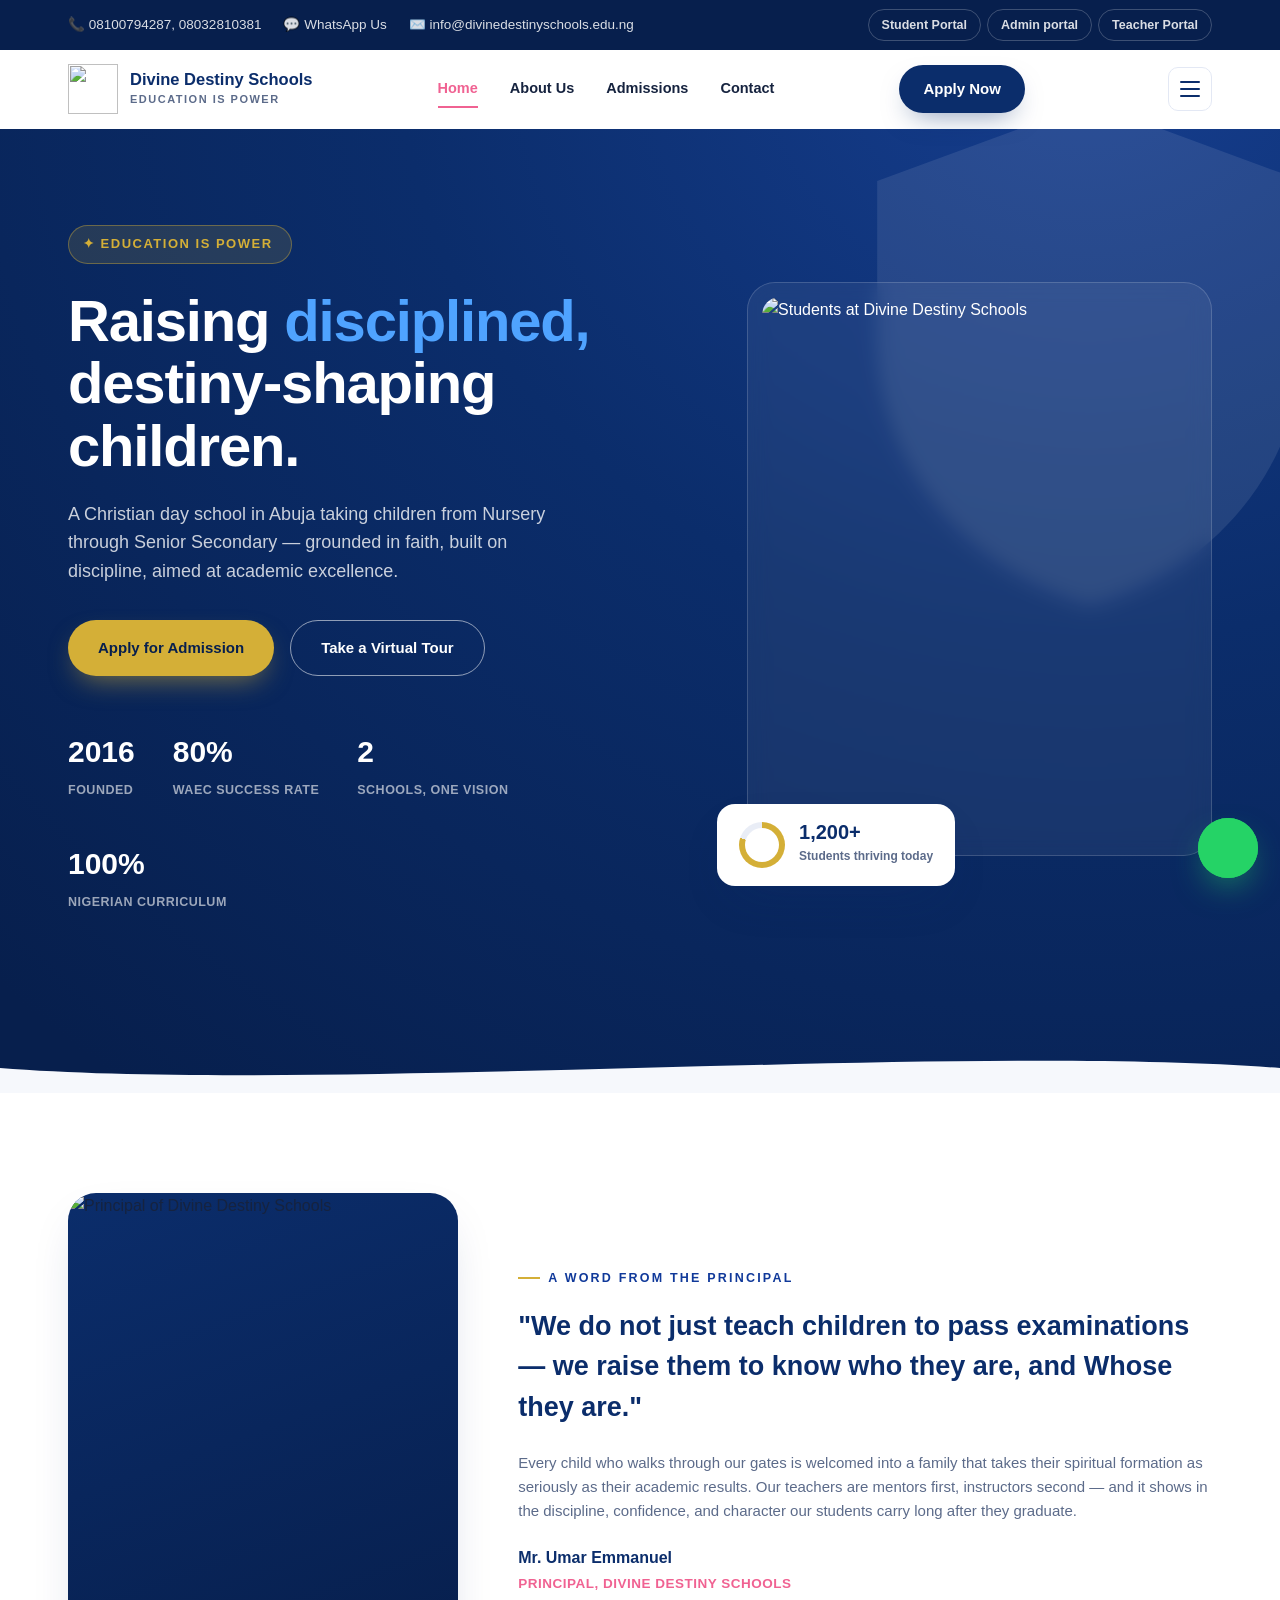
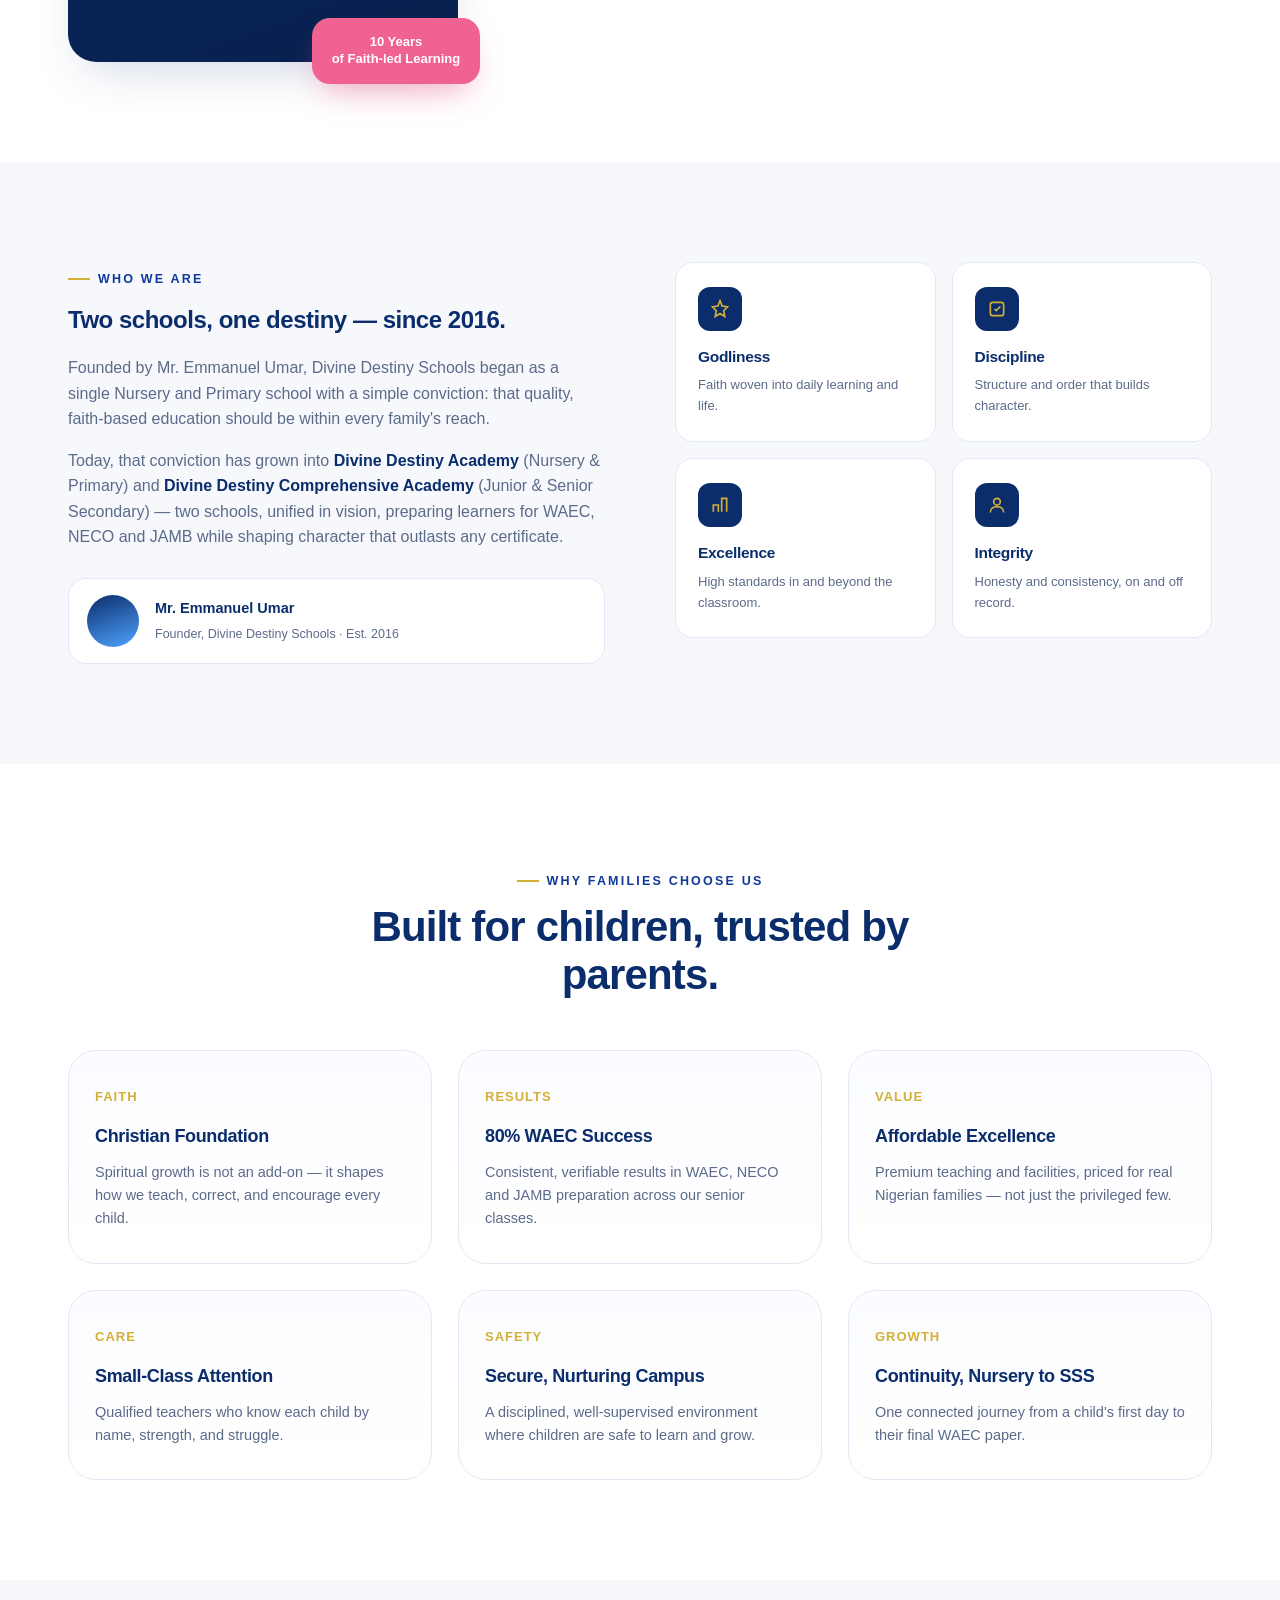
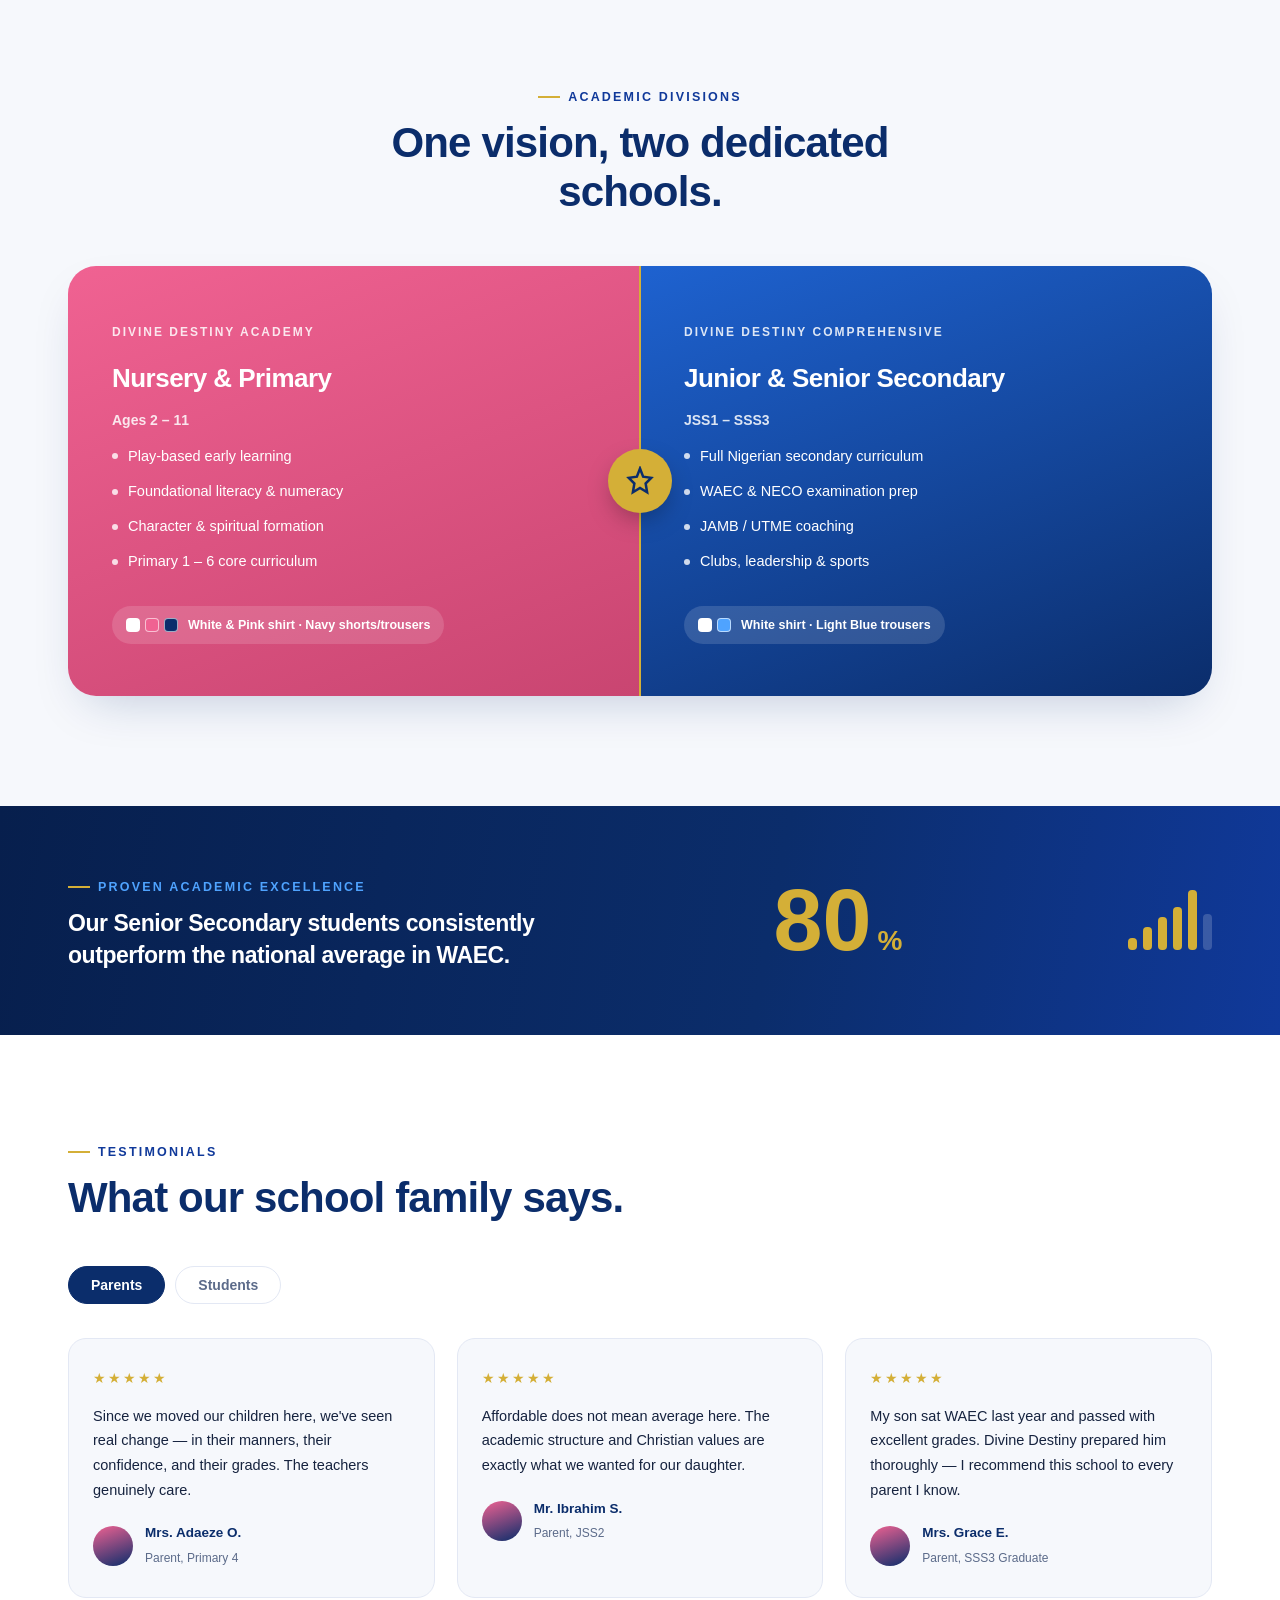
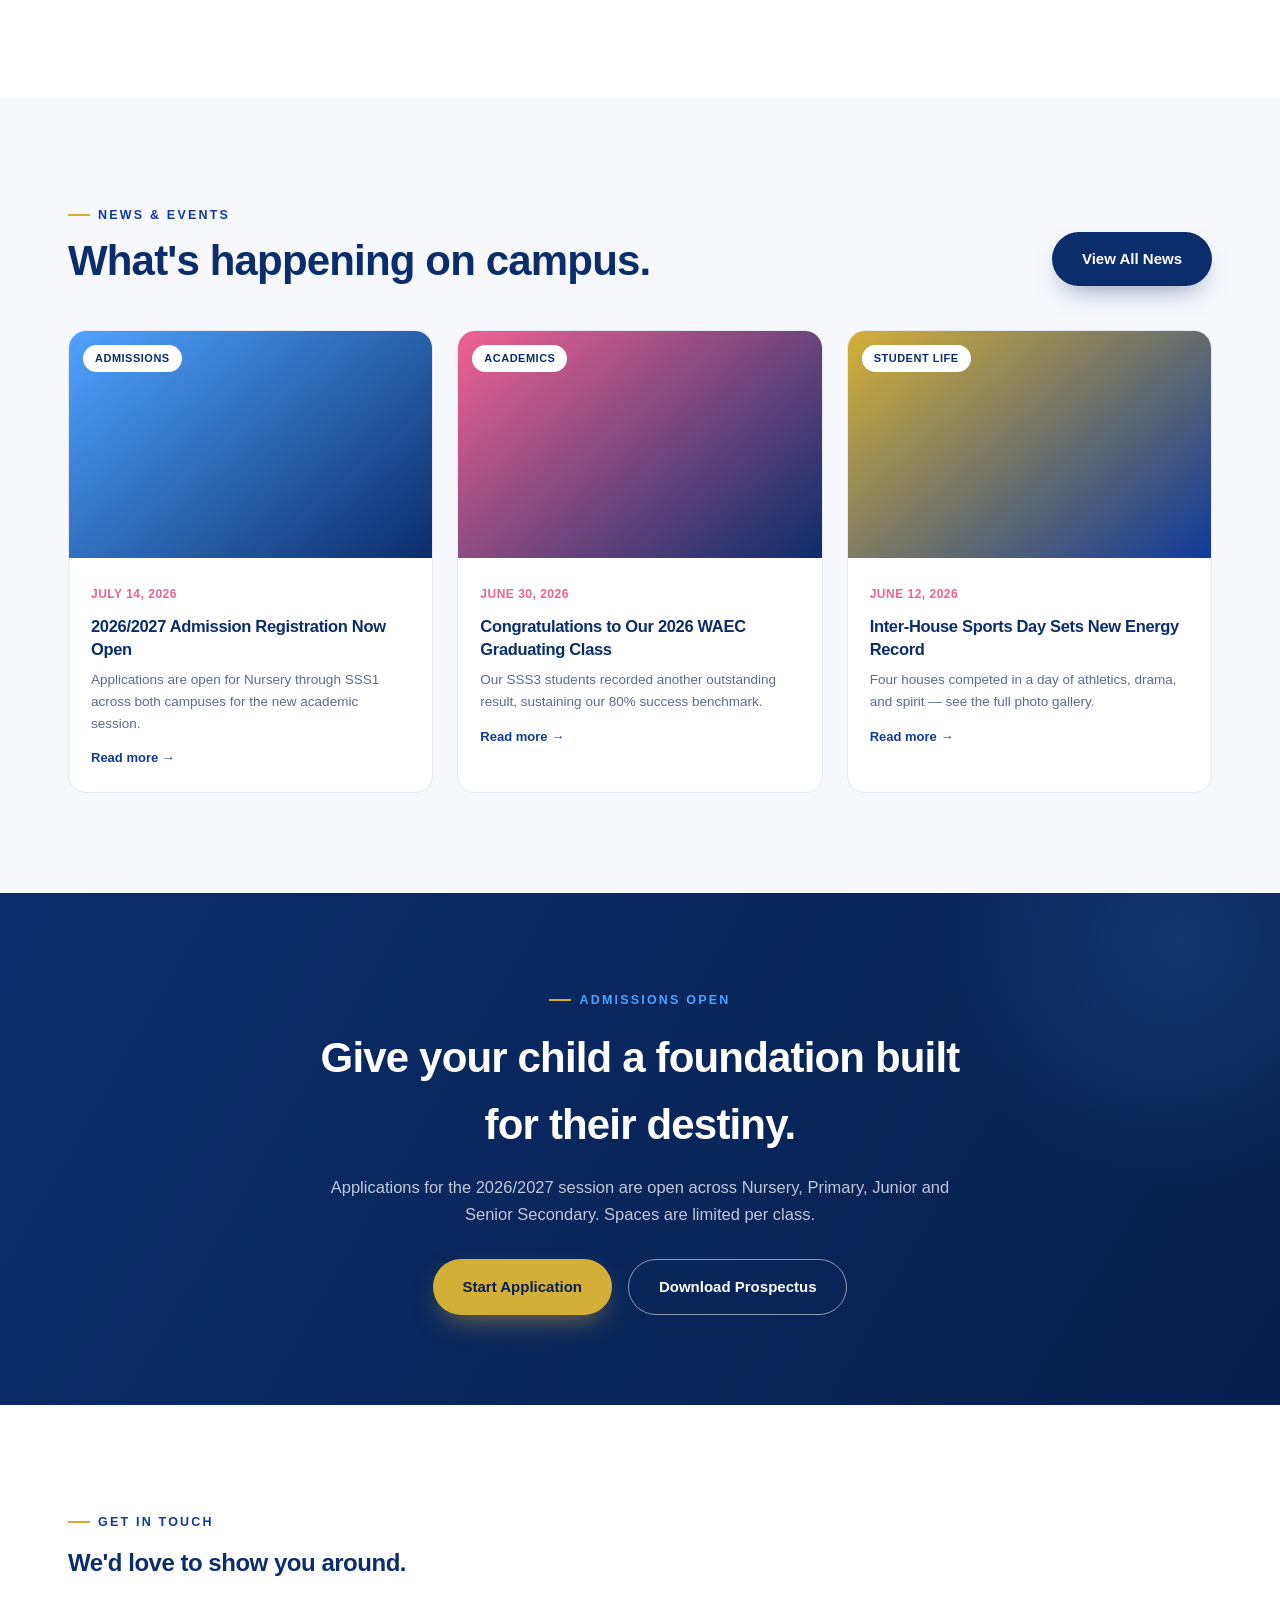
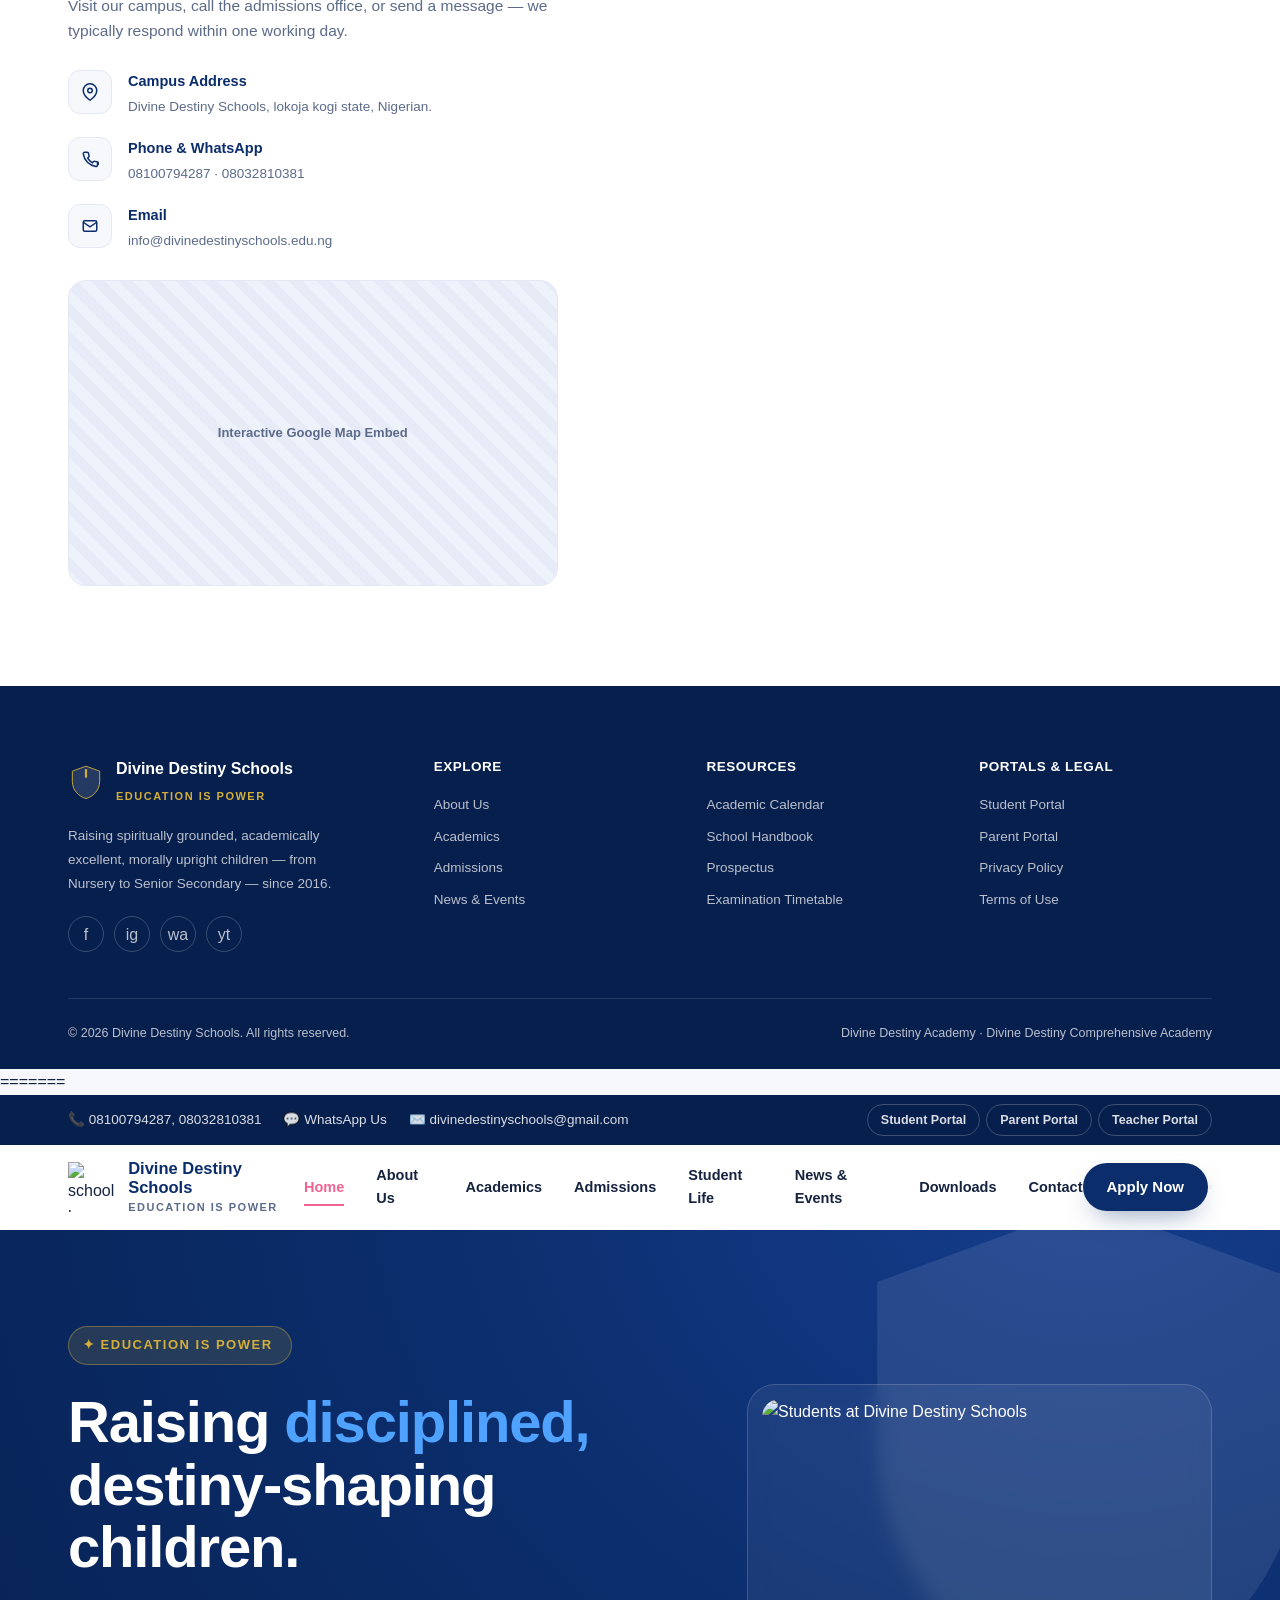
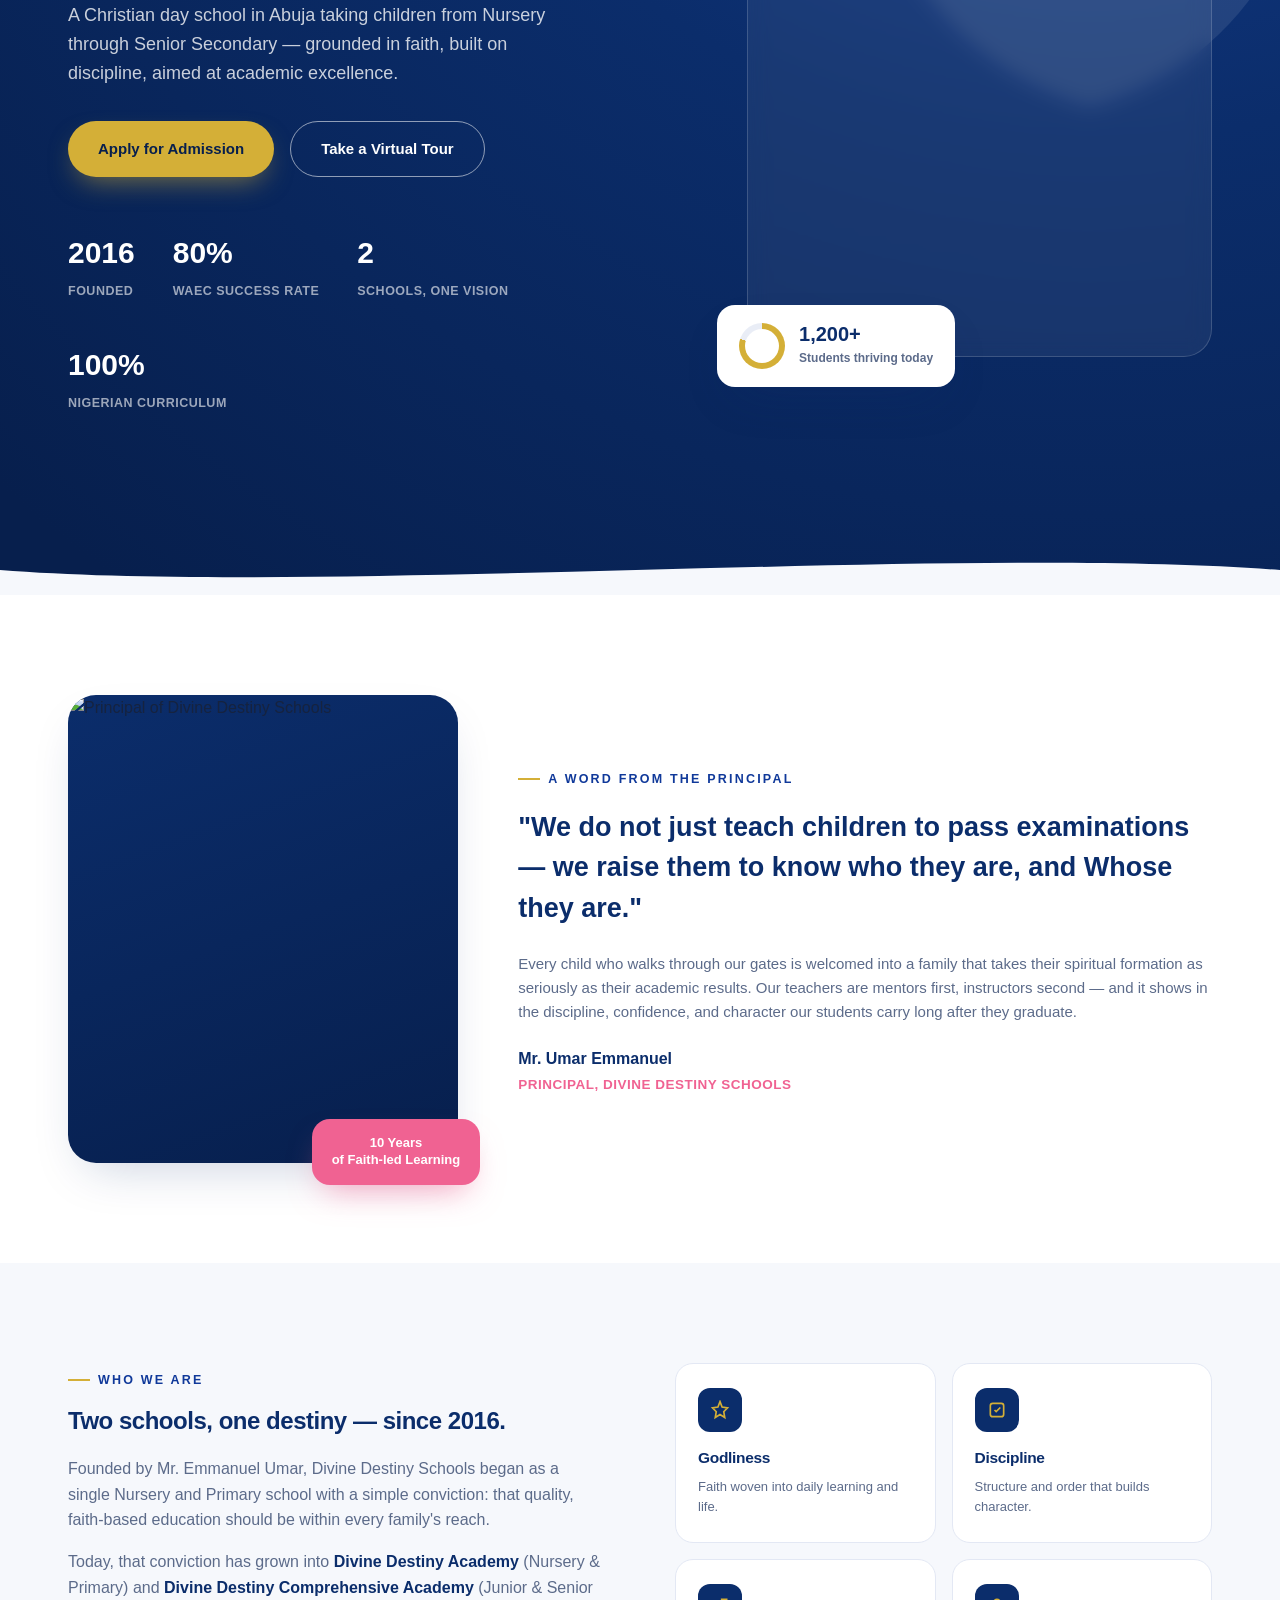
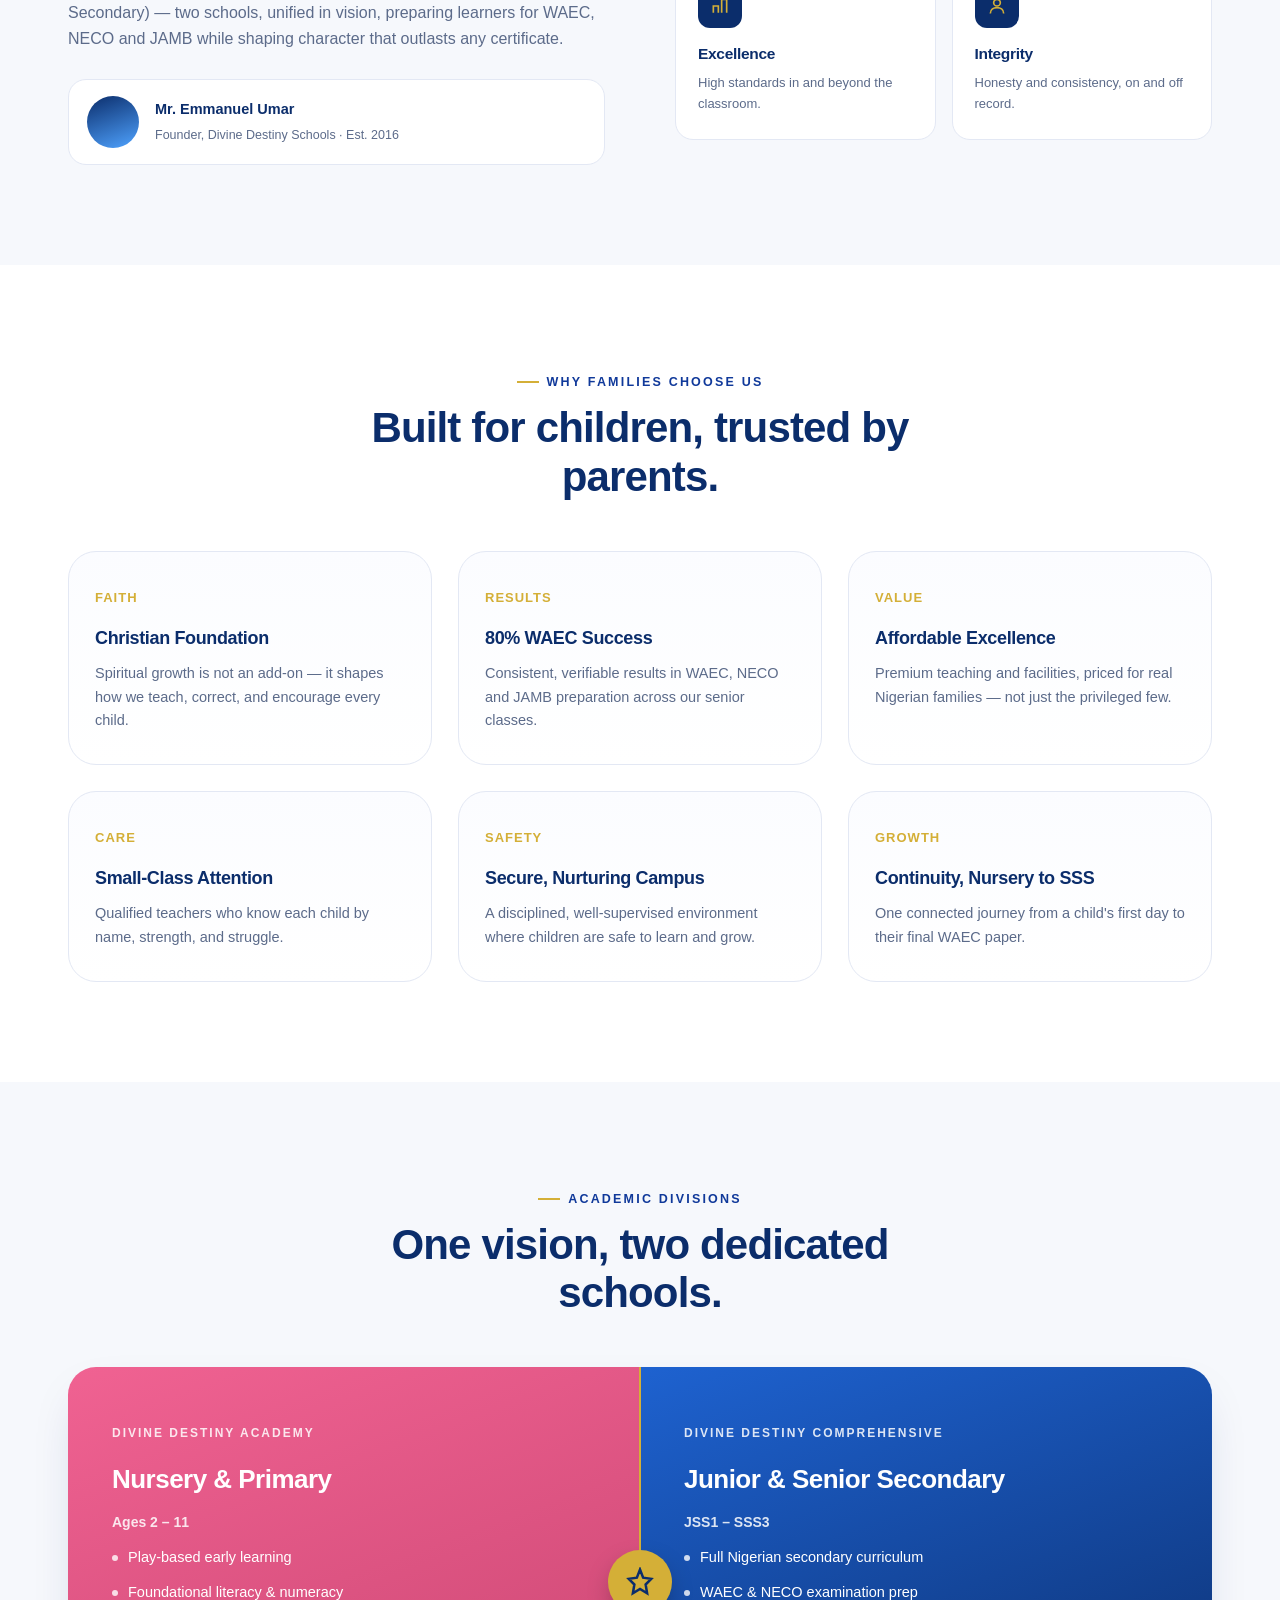
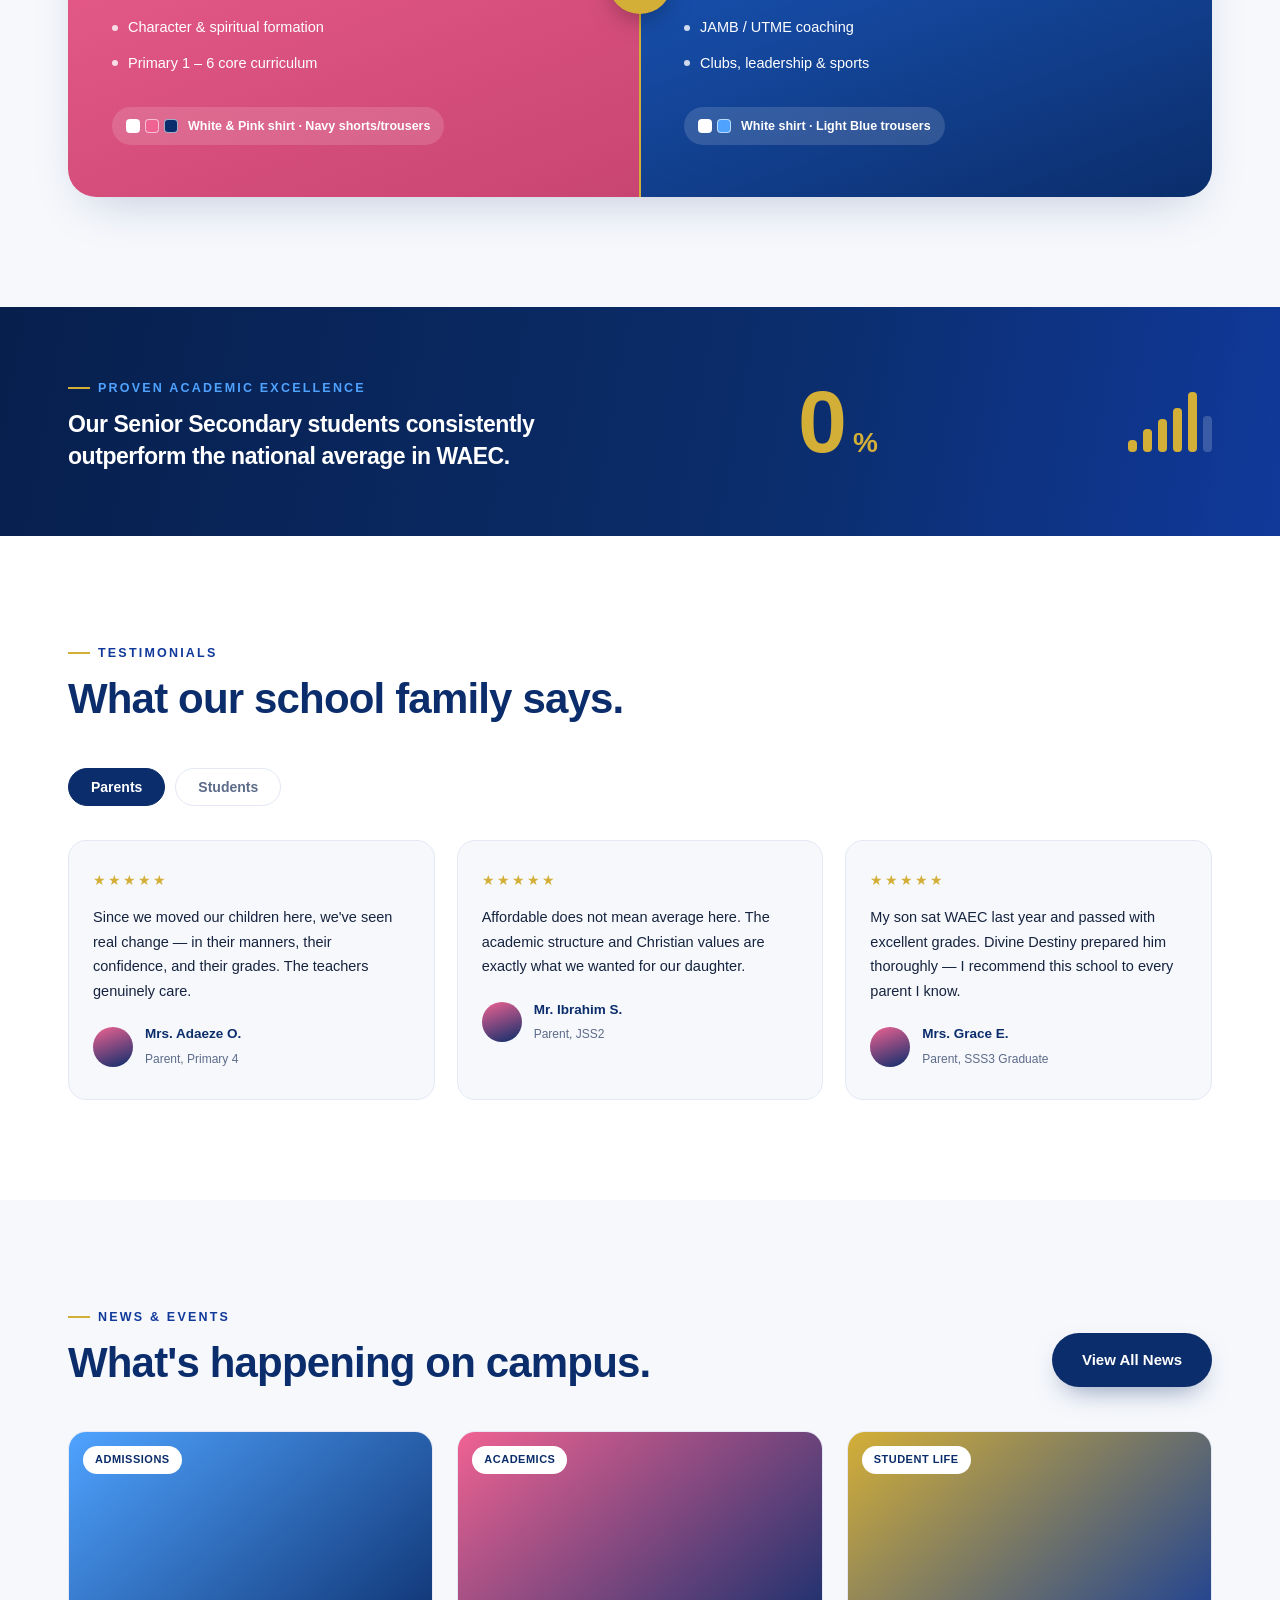
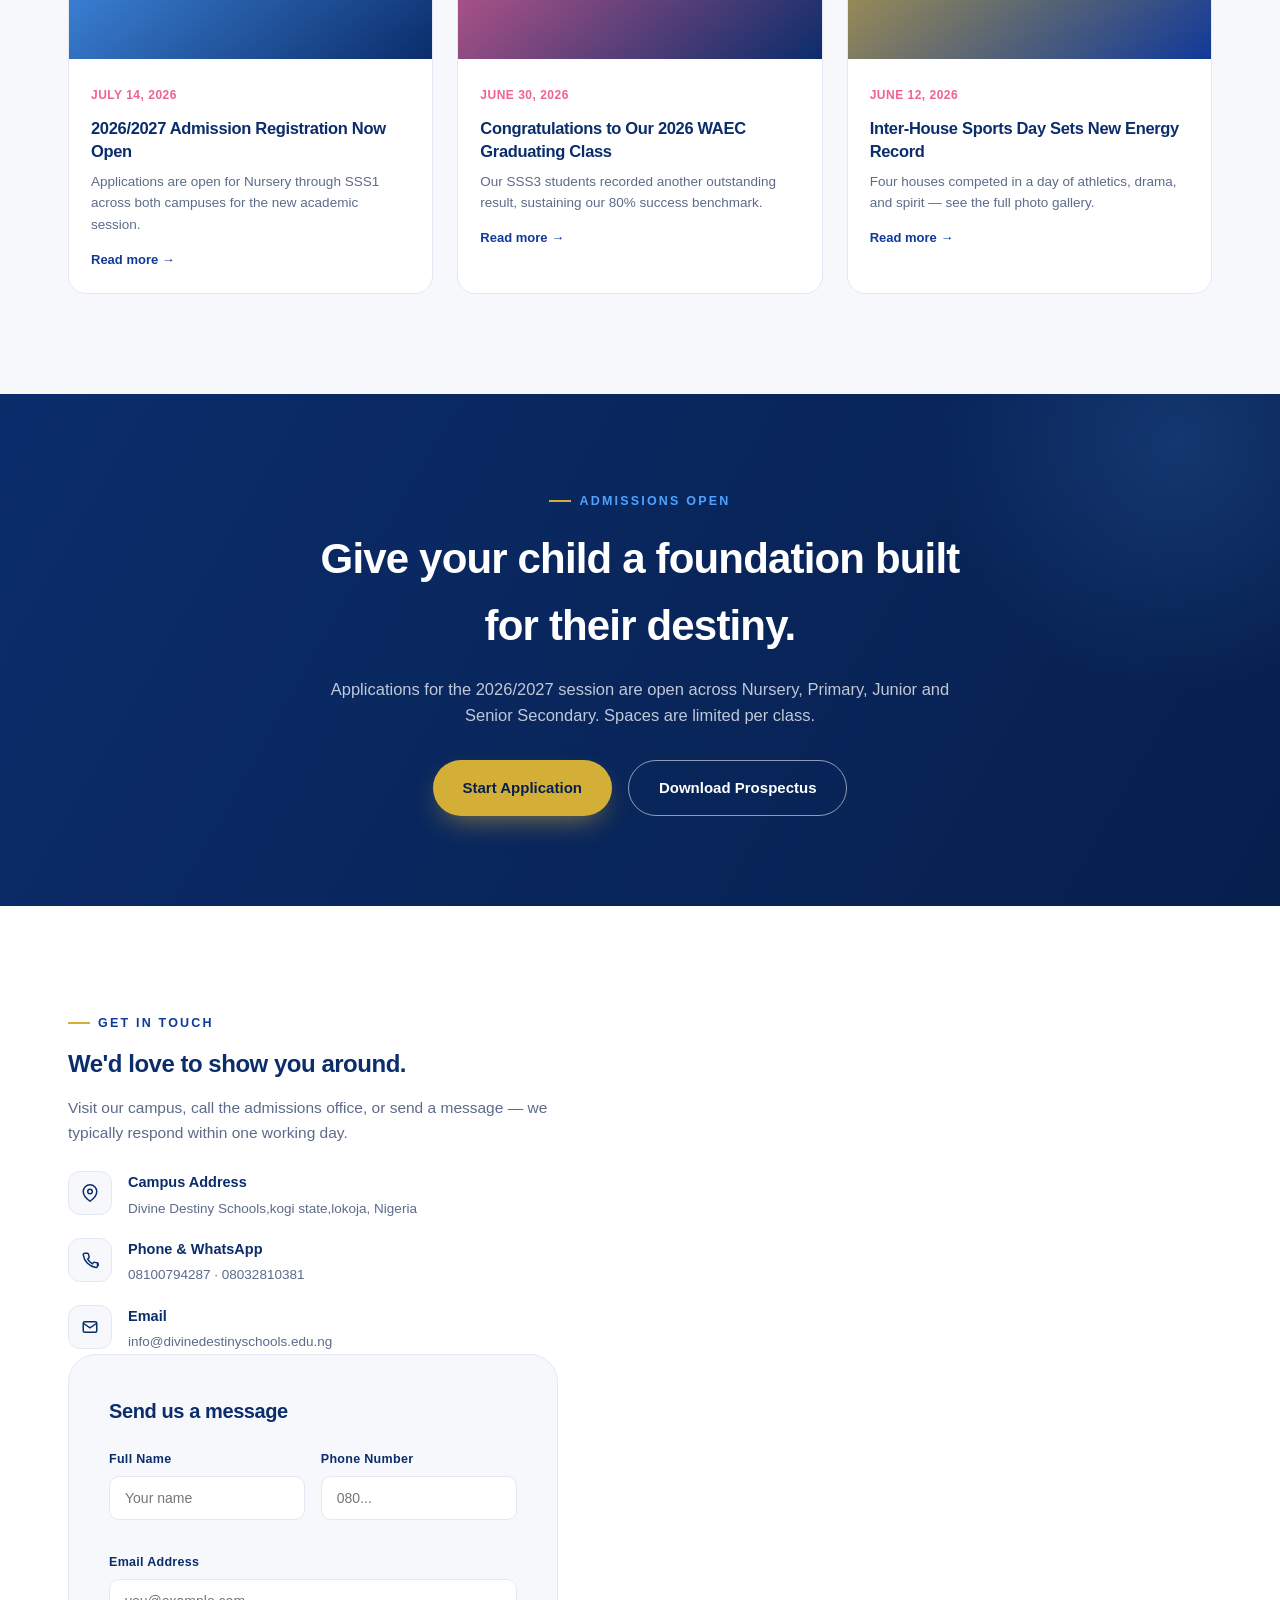
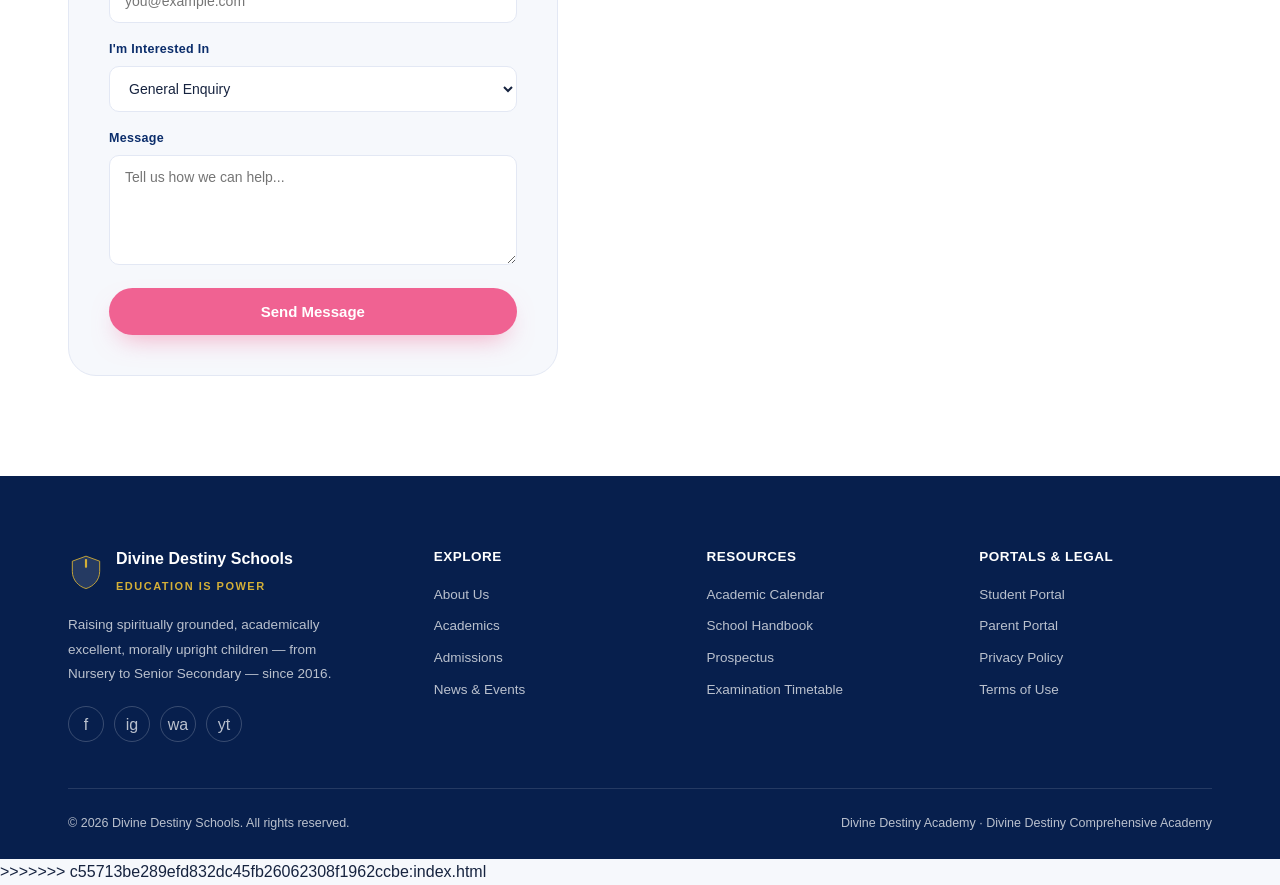
==== commit 5b1f2b5e: "add assets folder with style.css and main.js" ====
--- a/index.html
+++ b/index.html
@@ -1,4 +1,4 @@
-<<<<<<< HEAD:SCHOOL WEBSITE/index.html
+
 <!DOCTYPE html>
 <html lang="en">
 <head>
@@ -504,509 +504,509 @@
 </body>
 </html>
 =======
-<!DOCTYPE html>
-<html lang="en">
-<head>
-<meta charset="UTF-8">
-<meta name="viewport" content="width=device-width, initial-scale=1.0">
-<title>Home — Divine Destiny Schools</title>
-<meta name="description" content="Divine Destiny Schools — a Christian day school in Abuja offering Nursery, Primary, Junior and Senior Secondary education. Education is Power.">
-<link rel="preconnect" href="https://fonts.googleapis.com">
-<link rel="preconnect" href="https://fonts.gstatic.com" crossorigin>
-<link href="https://fonts.googleapis.com/css2?family=Poppins:ital,wght@0,400;0,500;0,600;0,700;0,800;0,900;1,500&display=swap" rel="stylesheet">
-<link rel="stylesheet" href="assets/styles.css">
-</head>
-<body>
-
-<div class="topbar">
-  <div class="wrap">
-    <div class="topbar-left">
-      <span>📞 08100794287, 08032810381</span>
-      <span>💬 WhatsApp Us</span>
-      <span>✉️ divinedestinyschools@gmail.com</span>
-    </div>
-    <div class="topbar-right">
-      <a class="portal-link" href="javascript:void(0)" onclick="showToast('Student Portal sign-in will be available once accounts are connected to the school system.')">Student Portal</a>
-      <a class="portal-link" href="javascript:void(0)" onclick="showToast('Parent Portal sign-in will be available once accounts are connected to the school system.')">Parent Portal</a>
-      <a class="portal-link" href="javascript:void(0)" onclick="showToast('Teacher Portal sign-in will be available once accounts are connected to the school system.')">Teacher Portal</a>
-    </div>
-  </div>
-</div>
-<nav class="nav" id="nav">
-  <div class="wrap">
-    <a href="index.html" class="brand">
-      <img src="logo.jpg" alt="school logo" width="50" height="50">
-      <span class="brand-text">
-        <span class="name">Divine Destiny Schools</span>
-        <span class="sub">Education is Power</span>
-      </span>
-    </a>
-    <div class="nav-links">
-      <a href="index.html" class="active-link">Home</a>
-      <a href="about.html">About Us</a>
-      <a href="academics.html">Academics</a>
-      <a href="admissions.html">Admissions</a>
-      <a href="student-life.html">Student Life</a>
-      <a href="news.html">News & Events</a>
-      <a href="downloads.html">Downloads</a>
-      <a href="index.html#contact">Contact</a>
-    </div>
-    <div class="nav-cta">
-      <a href="admissions.html#apply-form" class="btn btn-navy" style="padding:12px 24px;">Apply Now</a>
-    </div>
-    <button class="menu-toggle" aria-label="Menu"><span></span><span></span><span></span></button>
-  </div>
-</nav>
-
-<!-- ================= HERO ================= -->
-<section class="hero">
-  <svg class="hero-emblem" viewBox="0 0 100 100" fill="none">
-    <path d="M50 6 L88 20 V48 C88 72 71 90 50 96 C29 90 12 72 12 48 V20 Z" fill="#FFFFFF"/>
-  </svg>
-  <div class="wrap">
-    <div class="hero-copy">
-      <span class="hero-motto">✦ Education is Power</span>
-      <h1>Raising <em>disciplined,</em><br>destiny-shaping<br>children.</h1>
-      <p class="lead">A Christian day school in Abuja taking children from Nursery through Senior Secondary — grounded in faith, built on discipline, aimed at academic excellence.</p>
-      <div class="hero-ctas">
-        <a href="admissions.html#apply-form" class="btn btn-gold">Apply for Admission</a>
-        <a href="#about" class="btn btn-outline">Take a Virtual Tour</a>
-      </div>
-      <div class="hero-stats">
-        <div class="stat"><b>2016</b><span>FOUNDED</span></div>
-        <div class="stat"><b>80%</b><span>WAEC SUCCESS RATE</span></div>
-        <div class="stat"><b>2</b><span>SCHOOLS, ONE VISION</span></div>
-        <div class="stat"><b>100%</b><span>NIGERIAN CURRICULUM</span></div>
-      </div>
-    </div>
-    <div class="hero-visual">
-      <div class="hero-card">
-        <img src="https://images.unsplash.com/photo-1580582932707-520aed937b7b?w=700&q=80" alt="Students at Divine Destiny Schools">
-      </div>
-      <div class="hero-float">
-        <div class="ring"></div>
-        <div><b>1,200+</b><span>Students thriving today</span></div>
-      </div>
-    </div>
-  </div>
-  <svg class="hero-wave" viewBox="0 0 1440 60" preserveAspectRatio="none" style="height:50px;">
-    <path d="M0 30 C 360 60 1080 0 1440 30 L1440 60 L0 60 Z" fill="#F6F8FC"></path>
-  </svg>
-</section>
-
-<!-- ================= PRINCIPAL'S WELCOME ================= -->
-<section class="principal">
-  <div class="wrap">
-    <div class="principal-photo">
-      <div class="frame">
-        <img src="https://images.unsplash.com/photo-1580894732444-8ecded7900cd?w=600&q=80" alt="Principal of Divine Destiny Schools">
-      </div>
-      <div class="principal-badge">10 Years<br>of Faith-led Learning</div>
-    </div>
-    <div class="principal-text">
-      <span class="eyebrow">A Word From The Principal</span>
-      <p class="principal-quote">"We do not just teach children to pass examinations — we raise them to know who they are, and Whose they are."</p>
-      <p style="color:var(--muted); font-size:15px; margin-bottom:22px;">Every child who walks through our gates is welcomed into a family that takes their spiritual formation as seriously as their academic results. Our teachers are mentors first, instructors second — and it shows in the discipline, confidence, and character our students carry long after they graduate.</p>
-      <div class="principal-name">Mr. Umar Emmanuel</div>
-      <div class="principal-role">Principal, Divine Destiny Schools</div> 
-    </div>
-  </div>
-</section>
-
-<!-- ================= ABOUT ================= -->
-<section class="about" id="about">
-  <div class="wrap">
-    <div class="about-text">
-      <span class="eyebrow">Who We Are</span>
-      <h2 style="margin-top:12px;">Two schools, one destiny — since 2016.</h2>
-      <p>Founded by Mr. Emmanuel Umar, Divine Destiny Schools began as a single Nursery and Primary school with a simple conviction: that quality, faith-based education should be within every family's reach.</p>
-      <p>Today, that conviction has grown into <strong style="color:var(--navy);">Divine Destiny Academy</strong> (Nursery & Primary) and <strong style="color:var(--navy);">Divine Destiny Comprehensive Academy</strong> (Junior & Senior Secondary) — two schools, unified in vision, preparing learners for WAEC, NECO and JAMB while shaping character that outlasts any certificate.</p>
-      <div class="founder-strip">
-        <div class="founder-avatar"></div>
-        <div>
-          <b>Mr. Emmanuel Umar</b>
-          <span>Founder, Divine Destiny Schools · Est. 2016</span>
-        </div>
-      </div>
-    </div>
-    <div class="values-grid">
-      <div class="value-card">
-        <div class="value-icon"><svg width="20" height="20" viewBox="0 0 24 24" fill="none" stroke="#D4AF37" stroke-width="2"><path d="M12 2 L14.5 8.5 L21 9.5 L16.5 14 L17.7 21 L12 17.5 L6.3 21 L7.5 14 L3 9.5 L9.5 8.5 Z"/></svg></div>
-        <h4>Godliness</h4>
-        <p>Faith woven into daily learning and life.</p>
-      </div>
-      <div class="value-card">
-        <div class="value-icon"><svg width="20" height="20" viewBox="0 0 24 24" fill="none" stroke="#D4AF37" stroke-width="2"><rect x="4" y="4" width="16" height="16" rx="3"/><path d="M9 12 L11 14 L16 9"/></svg></div>
-        <h4>Discipline</h4>
-        <p>Structure and order that builds character.</p>
-      </div>
-      <div class="value-card">
-        <div class="value-icon"><svg width="20" height="20" viewBox="0 0 24 24" fill="none" stroke="#D4AF37" stroke-width="2"><path d="M4 20 L4 12 L10 12 L10 20 M14 20 L14 4 L20 4 L20 20"/></svg></div>
-        <h4>Excellence</h4>
-        <p>High standards in and beyond the classroom.</p>
-      </div>
-      <div class="value-card">
-        <div class="value-icon"><svg width="20" height="20" viewBox="0 0 24 24" fill="none" stroke="#D4AF37" stroke-width="2"><circle cx="12" cy="8" r="4"/><path d="M4 21 C4 16 8 14 12 14 C16 14 20 16 20 21"/></svg></div>
-        <h4>Integrity</h4>
-        <p>Honesty and consistency, on and off record.</p>
-      </div>
-    </div>
-  </div>
-</section>
-
-<!-- ================= WHY CHOOSE US ================= -->
-<section class="why">
-  <div class="wrap">
-    <div class="section-head" style="margin:0 auto 50px; text-align:center; max-width:600px;">
-      <span class="eyebrow" style="justify-content:center;">Why Families Choose Us</span>
-      <h2>Built for children, trusted by parents.</h2>
-    </div>
-    <div class="why-grid">
-      <div class="why-card"><span class="why-num">FAITH</span><h4>Christian Foundation</h4><p>Spiritual growth is not an add-on — it shapes how we teach, correct, and encourage every child.</p></div>
-      <div class="why-card"><span class="why-num">RESULTS</span><h4>80% WAEC Success</h4><p>Consistent, verifiable results in WAEC, NECO and JAMB preparation across our senior classes.</p></div>
-      <div class="why-card"><span class="why-num">VALUE</span><h4>Affordable Excellence</h4><p>Premium teaching and facilities, priced for real Nigerian families — not just the privileged few.</p></div>
-      <div class="why-card"><span class="why-num">CARE</span><h4>Small-Class Attention</h4><p>Qualified teachers who know each child by name, strength, and struggle.</p></div>
-      <div class="why-card"><span class="why-num">SAFETY</span><h4>Secure, Nurturing Campus</h4><p>A disciplined, well-supervised environment where children are safe to learn and grow.</p></div>
-      <div class="why-card"><span class="why-num">GROWTH</span><h4>Continuity, Nursery to SSS</h4><p>One connected journey from a child's first day to their final WAEC paper.</p></div>
-    </div>
-  </div>
-</section>
-
-<!-- ================= ACADEMIC DIVISIONS ================= -->
-<section class="divisions" id="academics">
-  <div class="wrap">
-    <div class="section-head" style="margin:0 auto 50px; text-align:center; max-width:600px;">
-      <span class="eyebrow" style="justify-content:center;">Academic Divisions</span>
-      <h2>One vision, two dedicated schools.</h2>
-    </div>
-    <div class="division-split">
-      <div class="division-divider"></div>
-      <div class="division-crest">
-        <svg width="30" height="30" viewBox="0 0 24 24" fill="none" stroke="#0B2D6B" stroke-width="2"><path d="M12 2 L14.5 8.5 L21 9.5 L16.5 14 L17.7 21 L12 17.5 L6.3 21 L7.5 14 L3 9.5 L9.5 8.5 Z"/></svg>
-      </div>
-      <div class="division-panel academy">
-        <div>
-          <span class="division-tag">Divine Destiny Academy</span>
-          <h3>Nursery & Primary</h3>
-          <span class="stage">Ages 2 – 11</span>
-          <ul>
-            <li>Play-based early learning</li>
-            <li>Foundational literacy & numeracy</li>
-            <li>Character & spiritual formation</li>
-            <li>Primary 1 – 6 core curriculum</li>
-          </ul>
-        </div>
-        <div class="division-uniform">
-          <div class="swatches"><span class="swatch" style="background:#fff;"></span><span class="swatch" style="background:#F06292;"></span><span class="swatch" style="background:#0B2D6B;"></span></div>
-          White & Pink shirt · Navy shorts/trousers
-        </div>
-      </div>
-      <div class="division-panel comprehensive">
-        <div>
-          <span class="division-tag">Divine Destiny Comprehensive</span>
-          <h3>Junior & Senior Secondary</h3>
-          <span class="stage">JSS1 – SSS3</span>
-          <ul>
-            <li>Full Nigerian secondary curriculum</li>
-            <li>WAEC & NECO examination prep</li>
-            <li>JAMB / UTME coaching</li>
-            <li>Clubs, leadership & sports</li>
-          </ul>
-        </div>
-        <div class="division-uniform">
-          <div class="swatches"><span class="swatch" style="background:#fff;"></span><span class="swatch" style="background:#4FA3FF;"></span></div>
-          White shirt · Light Blue trousers
-        </div>
-      </div>
-    </div>
-  </div>
-</section>
-
-<!-- ================= WAEC STAT BANNER ================= -->
-<section class="stat-banner">
-  <div class="wrap">
-    <div class="stat-banner-text">
-      <span class="eyebrow">Proven Academic Excellence</span>
-      <h3>Our Senior Secondary students consistently outperform the national average in WAEC.</h3>
-    </div>
-    <div class="stat-banner-num">
-      <b data-count="80">0</b><span>%</span>
-    </div>
-    <div class="stat-banner-bars" aria-hidden="true">
-      <div class="bar on" style="height:20%"></div>
-      <div class="bar on" style="height:38%"></div>
-      <div class="bar on" style="height:55%"></div>
-      <div class="bar on" style="height:72%"></div>
-      <div class="bar on" style="height:100%"></div>
-      <div class="bar" style="height:60%"></div>
-    </div>
-  </div>
-</section>
-
-<!-- ================= TESTIMONIALS ================= -->
-<section class="testimonials" id="student-life">
-  <div class="wrap">
-    <div class="section-head">
-      <span class="eyebrow">Testimonials</span>
-      <h2>What our school family says.</h2>
-    </div>
-    <div class="tabs">
-      <button class="tab-btn active" data-tab="parents">Parents</button>
-      <button class="tab-btn" data-tab="students">Students</button>
-    </div>
-    <div class="t-panel active" id="parents">
-      <div class="t-card">
-        <div class="t-stars">★★★★★</div>
-        <p>Since we moved our children here, we've seen real change — in their manners, their confidence, and their grades. The teachers genuinely care.</p>
-        <div class="t-who"><div class="t-avatar"></div><div><b>Mrs. Adaeze O.</b><span>Parent, Primary 4</span></div></div>
-      </div>
-      <div class="t-card">
-        <div class="t-stars">★★★★★</div>
-        <p>Affordable does not mean average here. The academic structure and Christian values are exactly what we wanted for our daughter.</p>
-        <div class="t-who"><div class="t-avatar"></div><div><b>Mr. Ibrahim S.</b><span>Parent, JSS2</span></div></div>
-      </div>
-      <div class="t-card">
-        <div class="t-stars">★★★★★</div>
-        <p>My son sat WAEC last year and passed with excellent grades. Divine Destiny prepared him thoroughly — I recommend this school to every parent I know.</p>
-        <div class="t-who"><div class="t-avatar"></div><div><b>Mrs. Grace E.</b><span>Parent, SSS3 Graduate</span></div></div>
-      </div>
-    </div>
-    <div class="t-panel" id="students">
-      <div class="t-card">
-        <div class="t-stars">★★★★★</div>
-        <p>My teachers push me to do better every term, but they also make sure I understand — not just memorize. I love the Debate Club especially.</p>
-        <div class="t-who"><div class="t-avatar"></div><div><b>Miracle A.</b><span>SSS2 Student</span></div></div>
-      </div>
-      <div class="t-card">
-        <div class="t-stars">★★★★★</div>
-        <p>I made my best friends here and our Sports Day is always the best day of the term! I like Mathematics class the most now.</p>
-        <div class="t-who"><div class="t-avatar"></div><div><b>Daniel K.</b><span>Primary 5 Student</span></div></div>
-      </div>
-      <div class="t-card">
-        <div class="t-stars">★★★★★</div>
-        <p>The Prefects' Board taught me how to lead others with respect. I'm more confident speaking in public now than I ever was.</p>
-        <div class="t-who"><div class="t-avatar"></div><div><b>Faith N.</b><span>JSS3 Student, Head Girl</span></div></div>
-      </div>
-    </div>
-  </div>
-</section>
-
-<!-- ================= NEWS ================= -->
-<section class="news" id="news">
-  <div class="wrap">
-    <div class="news-head">
-      <div class="section-head" style="margin-bottom:0;">
-        <span class="eyebrow">News & Events</span>
-        <h2>What's happening on campus.</h2>
-      </div>
-      <a href="news.html" class="btn btn-navy">View All News</a>
-    </div>
-    <div class="news-grid">
-      <div class="news-card">
-        <div class="news-img"><span class="news-cat">Admissions</span></div>
-        <div class="news-body">
-          <span class="news-date">July 14, 2026</span>
-          <h4>2026/2027 Admission Registration Now Open</h4>
-          <p>Applications are open for Nursery through SSS1 across both campuses for the new academic session.</p>
-          <a href="news-admissions-open.html" class="news-link">Read more →</a>
-        </div>
-      </div>
-      <div class="news-card">
-        <div class="news-img" style="background:linear-gradient(140deg,var(--pink),var(--navy));"><span class="news-cat">Academics</span></div>
-        <div class="news-body">
-          <span class="news-date">June 30, 2026</span>
-          <h4>Congratulations to Our 2026 WAEC Graduating Class</h4>
-          <p>Our SSS3 students recorded another outstanding result, sustaining our 80% success benchmark.</p>
-          <a href="news-waec-2026.html" class="news-link">Read more →</a>
-        </div>
-      </div>
-      <div class="news-card">
-        <div class="news-img" style="background:linear-gradient(140deg,var(--gold),var(--navy-soft));"><span class="news-cat">Student Life</span></div>
-        <div class="news-body">
-          <span class="news-date">June 12, 2026</span>
-          <h4>Inter-House Sports Day Sets New Energy Record</h4>
-          <p>Four houses competed in a day of athletics, drama, and spirit — see the full photo gallery.</p>
-          <a href="news-sports-day.html" class="news-link">Read more →</a>
-        </div>
-      </div>
-    </div>
-  </div>
-</section>
-
-<!-- ================= ADMISSIONS CTA ================= -->
-<section class="admissions-cta" id="admissions">
-  <div class="wrap">
-    <div class="admissions-inner">
-      <span class="eyebrow">Admissions Open</span>
-      <h2>Give your child a foundation built for their destiny.</h2>
-      <p>Applications for the 2026/2027 session are open across Nursery, Primary, Junior and Senior Secondary. Spaces are limited per class.</p>
-      <div class="admissions-ctas">
-        <a href="admissions.html#apply-form" class="btn btn-gold">Start Application</a>
-        <a href="javascript:void(0)" class="btn btn-outline" onclick="downloadPlaceholder('Prospectus','Divine-Destiny-Schools-Prospectus.txt')">Download Prospectus</a>
-      </div>
-    </div>
-  </div>
-</section>
-
-<!-- ================= CONTACT ================= -->
-<section class="contact" id="contact">
-  <div class="wrap">
-    <div class="contact-info">
-      <span class="eyebrow">Get In Touch</span>
-      <h2 style="margin-top:12px;">We'd love to show you around.</h2>
-      <p style="color:var(--muted); margin-top:12px; font-size:15.5px;">Visit our campus, call the admissions office, or send a message — we typically respond within one working day.</p>
-      <div class="contact-list">
-        <div class="contact-item">
-          <div class="contact-icon"><svg width="18" height="18" viewBox="0 0 24 24" fill="none" stroke="currentColor" stroke-width="2"><path d="M21 10 C21 17 12 23 12 23 C12 23 3 17 3 10 A9 9 0 0 1 21 10 Z"/><circle cx="12" cy="10" r="3"/></svg></div>
-          <div><b>Campus Address</b><span>Divine Destiny Schools,kogi state,lokoja, Nigeria</span></div>
-        </div>
-        <div class="contact-item">
-          <div class="contact-icon"><svg width="18" height="18" viewBox="0 0 24 24" fill="none" stroke="currentColor" stroke-width="2"><path d="M22 16.9 V20 a2 2 0 0 1-2.2 2 A19.8 19.8 0 0 1 3 5.2 A2 2 0 0 1 5 3 h3.1 a2 2 0 0 1 2 1.7 c.1.9.3 1.8.6 2.7 a2 2 0 0 1-.5 2.1 L8.9 10.9 a16 16 0 0 0 6.2 6.2 l1.4-1.4 a2 2 0 0 1 2.1-.5 c.9.3 1.8.5 2.7.6 a2 2 0 0 1 1.7 2.1 Z"/></svg></div>
-          <div><b>Phone & WhatsApp</b><span>08100794287 · 08032810381</span></div>
-        </div>
-        <div class="contact-item">
-          <div class="contact-icon"><svg width="18" height="18" viewBox="0 0 24 24" fill="none" stroke="currentColor" stroke-width="2"><rect x="3" y="5" width="18" height="14" rx="2"/><path d="M3 7 L12 13 L21 7"/></svg></div>
-          <div><b>Email</b><span>info@divinedestinyschools.edu.ng</span></div>
-        </div>
-    </div>
-    <div class="contact-form">
-      <h3 style="font-size:20px; margin-bottom:22px;">Send us a message</h3>
-      <form id="contactForm" novalidate>
-        <div class="form-row">
-          <div class="field"><label>Full Name</label><input type="text" name="name" placeholder="Your name" required></div>
-          <div class="field"><label>Phone Number</label><input type="tel" name="phone" placeholder="080..." required></div>
-        </div>
-        <div class="field"><label>Email Address</label><input type="email" name="email" placeholder="you@example.com" required></div>
-        <div class="field"><label>I'm Interested In</label>
-          <select>
-            <option>General Enquiry</option>
-            <option>Nursery / Primary Admission</option>
-            <option>Secondary Admission</option>
-            <option>School Visit / Tour</option>
-          </select>
-        </div>
-        <div class="field"><label>Message</label><textarea placeholder="Tell us how we can help..."></textarea></div>
-        <button type="submit" class="btn btn-pink" style="width:100%;">Send Message</button>
-        
-      </form>
-    </div>
-  </div>
-</section>
-
-<!-- ================= FOOTER ================= -->
-
-<footer>
-  <div class="wrap">
-    <div class="footer-top">
-      <div class="footer-about">
-        <div class="footer-brand">
-          <svg width="36" height="36" viewBox="0 0 100 100" fill="none">
-            <path d="M50 6 L88 20 V48 C88 72 71 90 50 96 C29 90 12 72 12 48 V20 Z" fill="#FFFFFF" opacity="0.12"/>
-            <path d="M50 6 L88 20 V48 C88 72 71 90 50 96 C29 90 12 72 12 48 V20 Z" stroke="#D4AF37" stroke-width="2.5"/>
-            <rect x="47" y="14" width="6" height="24" rx="2" fill="#D4AF37"/>
-          </svg>
-          <div><span class="name" style="display:block;">Divine Destiny Schools</span><span class="sub">Education is Power</span></div>
-        </div>
-        <p>Raising spiritually grounded, academically excellent, morally upright children — from Nursery to Senior Secondary — since 2016.</p>
-        <div class="socials" style="margin-top:20px;">
-          <a href="javascript:void(0)" class="social-btn" onclick="showToast('Add the official Facebook page link here.')" aria-label="Facebook">f</a>
-          <a href="javascript:void(0)" class="social-btn" onclick="showToast('Add the official Instagram profile link here.')" aria-label="Instagram">ig</a>
-          <a href="https://wa.me/2348100794287?text=Hello%2C%20I%20am%20interested%20in%20learning%20more%20about%20Divine%20Destiny%20Academy%20%2F%20Divine%20Destiny%20Comprehensive%20Academy.%20Please%20provide%20me%20with%20more%20information%20about%20admissions." class="social-btn" target="_blank" rel="noopener" aria-label="WhatsApp">wa</a>
-          <a href="javascript:void(0)" class="social-btn" onclick="showToast('Add the official YouTube channel link here.')" aria-label="YouTube">yt</a>
-        </div>
-      </div>
-      <div class="footer-col">
-        <h5>Explore</h5>
-        <ul>
-          <li><a href="about.html">About Us</a></li>
-          <li><a href="academics.html">Academics</a></li>
-          <li><a href="admissions.html">Admissions</a></li>
-          <li><a href="news.html">News & Events</a></li>
-        </ul>
-      </div>
-      <div class="footer-col">
-        <h5>Resources</h5>
-        <ul>
-          <li><a href="downloads.html">Academic Calendar</a></li>
-          <li><a href="downloads.html">School Handbook</a></li>
-          <li><a href="downloads.html">Prospectus</a></li>
-          <li><a href="downloads.html">Examination Timetable</a></li>
-        </ul>
-      </div>
-      <div class="footer-col">
-        <h5>Portals & Legal</h5>
-        <ul>
-          <li><a href="javascript:void(0)" onclick="showToast('Student Portal sign-in coming soon.')">Student Portal</a></li>
-          <li><a href="javascript:void(0)" onclick="showToast('Parent Portal sign-in coming soon.')">Parent Portal</a></li>
-          <li><a href="privacy-policy.html">Privacy Policy</a></li>
-          <li><a href="terms.html">Terms of Use</a></li>
-        </ul>
-      </div>
-    </div>
-    <div class="footer-bottom">
-      <span>© 2026 Divine Destiny Schools. All rights reserved.</span>
-      <span>Divine Destiny Academy · Divine Destiny Comprehensive Academy</span>
-    </div>
-  </div>
-</footer>
-
-<script src="assets/main.js"></script>
-<script>
-  // Testimonial tabs
-  document.querySelectorAll('.tab-btn').forEach(btn => {
-    btn.addEventListener('click', () => {
-      document.querySelectorAll('.tab-btn').forEach(b => b.classList.remove('active'));
-      document.querySelectorAll('.t-panel').forEach(p => p.classList.remove('active'));
-      btn.classList.add('active');
-      document.getElementById(btn.dataset.tab).classList.add('active');
-    });
-  });
-
-  // Animated WAEC counter
-  const counter = document.querySelector('[data-count]');
-  let counted = false;
-  const io = new IntersectionObserver((entries) => {
-    entries.forEach(entry => {
-      if (entry.isIntersecting && !counted) {
-        counted = true;
-        const target = parseInt(counter.dataset.count, 10);
-        let val = 0;
-        const step = Math.max(1, Math.floor(target / 40));
-        const tick = () => {
-          val += step;
-          if (val >= target) { counter.textContent = target; return; }
-          counter.textContent = val;
-          requestAnimationFrame(tick);
-        };
-        tick();
-      }
-    });
-  }, { threshold: 0.5 });
-  if (counter) io.observe(counter);
-
-  // Contact form on homepage
-  const contactForm = document.getElementById('contactForm');
-  if (contactForm){
-    contactForm.addEventListener('submit', function(e){
-      e.preventDefault();
-      let valid = true;
-      const name = this.querySelector('[name=name]');
-      const phone = this.querySelector('[name=phone]');
-      const email = this.querySelector('[name=email]');
-      [name, phone, email].forEach(f => clearFieldError(f.closest('.field')));
-      if (!name.value.trim()){ setFieldError(name.closest('.field'), 'Please enter your name.'); valid = false; }
-      if (!isValidPhone(phone.value)){ setFieldError(phone.closest('.field'), 'Enter a valid phone number.'); valid = false; }
-      if (!isValidEmail(email.value)){ setFieldError(email.closest('.field'), 'Enter a valid email address.'); valid = false; }
-      if (!valid){ showToast('Please fix the highlighted fields.', 'error'); return; }
-      const btn = this.querySelector('button[type=submit]');
-      simulateSubmit(btn, () => {
-        showToast("Message sent — we'll be in touch shortly.");
-        contactForm.reset();
-      });
-    });
-  }
-</script>
-
-</body>
-</html>
+<!DOCTYPE html>
+<html lang="en">
+<head>
+<meta charset="UTF-8">
+<meta name="viewport" content="width=device-width, initial-scale=1.0">
+<title>Home — Divine Destiny Schools</title>
+<meta name="description" content="Divine Destiny Schools — a Christian day school in Abuja offering Nursery, Primary, Junior and Senior Secondary education. Education is Power.">
+<link rel="preconnect" href="https://fonts.googleapis.com">
+<link rel="preconnect" href="https://fonts.gstatic.com" crossorigin>
+<link href="https://fonts.googleapis.com/css2?family=Poppins:ital,wght@0,400;0,500;0,600;0,700;0,800;0,900;1,500&display=swap" rel="stylesheet">
+<link rel="stylesheet" href="assets/styles.css">
+</head>
+<body>
+
+<div class="topbar">
+  <div class="wrap">
+    <div class="topbar-left">
+      <span>📞 08100794287, 08032810381</span>
+      <span>💬 WhatsApp Us</span>
+      <span>✉️ divinedestinyschools@gmail.com</span>
+    </div>
+    <div class="topbar-right">
+      <a class="portal-link" href="javascript:void(0)" onclick="showToast('Student Portal sign-in will be available once accounts are connected to the school system.')">Student Portal</a>
+      <a class="portal-link" href="javascript:void(0)" onclick="showToast('Parent Portal sign-in will be available once accounts are connected to the school system.')">Parent Portal</a>
+      <a class="portal-link" href="javascript:void(0)" onclick="showToast('Teacher Portal sign-in will be available once accounts are connected to the school system.')">Teacher Portal</a>
+    </div>
+  </div>
+</div>
+<nav class="nav" id="nav">
+  <div class="wrap">
+    <a href="index.html" class="brand">
+      <img src="logo.jpg" alt="school logo" width="50" height="50">
+      <span class="brand-text">
+        <span class="name">Divine Destiny Schools</span>
+        <span class="sub">Education is Power</span>
+      </span>
+    </a>
+    <div class="nav-links">
+      <a href="index.html" class="active-link">Home</a>
+      <a href="about.html">About Us</a>
+      <a href="academics.html">Academics</a>
+      <a href="admissions.html">Admissions</a>
+      <a href="student-life.html">Student Life</a>
+      <a href="news.html">News & Events</a>
+      <a href="downloads.html">Downloads</a>
+      <a href="index.html#contact">Contact</a>
+    </div>
+    <div class="nav-cta">
+      <a href="admissions.html#apply-form" class="btn btn-navy" style="padding:12px 24px;">Apply Now</a>
+    </div>
+    <button class="menu-toggle" aria-label="Menu"><span></span><span></span><span></span></button>
+  </div>
+</nav>
+
+<!-- ================= HERO ================= -->
+<section class="hero">
+  <svg class="hero-emblem" viewBox="0 0 100 100" fill="none">
+    <path d="M50 6 L88 20 V48 C88 72 71 90 50 96 C29 90 12 72 12 48 V20 Z" fill="#FFFFFF"/>
+  </svg>
+  <div class="wrap">
+    <div class="hero-copy">
+      <span class="hero-motto">✦ Education is Power</span>
+      <h1>Raising <em>disciplined,</em><br>destiny-shaping<br>children.</h1>
+      <p class="lead">A Christian day school in Abuja taking children from Nursery through Senior Secondary — grounded in faith, built on discipline, aimed at academic excellence.</p>
+      <div class="hero-ctas">
+        <a href="admissions.html#apply-form" class="btn btn-gold">Apply for Admission</a>
+        <a href="#about" class="btn btn-outline">Take a Virtual Tour</a>
+      </div>
+      <div class="hero-stats">
+        <div class="stat"><b>2016</b><span>FOUNDED</span></div>
+        <div class="stat"><b>80%</b><span>WAEC SUCCESS RATE</span></div>
+        <div class="stat"><b>2</b><span>SCHOOLS, ONE VISION</span></div>
+        <div class="stat"><b>100%</b><span>NIGERIAN CURRICULUM</span></div>
+      </div>
+    </div>
+    <div class="hero-visual">
+      <div class="hero-card">
+        <img src="https://images.unsplash.com/photo-1580582932707-520aed937b7b?w=700&q=80" alt="Students at Divine Destiny Schools">
+      </div>
+      <div class="hero-float">
+        <div class="ring"></div>
+        <div><b>1,200+</b><span>Students thriving today</span></div>
+      </div>
+    </div>
+  </div>
+  <svg class="hero-wave" viewBox="0 0 1440 60" preserveAspectRatio="none" style="height:50px;">
+    <path d="M0 30 C 360 60 1080 0 1440 30 L1440 60 L0 60 Z" fill="#F6F8FC"></path>
+  </svg>
+</section>
+
+<!-- ================= PRINCIPAL'S WELCOME ================= -->
+<section class="principal">
+  <div class="wrap">
+    <div class="principal-photo">
+      <div class="frame">
+        <img src="https://images.unsplash.com/photo-1580894732444-8ecded7900cd?w=600&q=80" alt="Principal of Divine Destiny Schools">
+      </div>
+      <div class="principal-badge">10 Years<br>of Faith-led Learning</div>
+    </div>
+    <div class="principal-text">
+      <span class="eyebrow">A Word From The Principal</span>
+      <p class="principal-quote">"We do not just teach children to pass examinations — we raise them to know who they are, and Whose they are."</p>
+      <p style="color:var(--muted); font-size:15px; margin-bottom:22px;">Every child who walks through our gates is welcomed into a family that takes their spiritual formation as seriously as their academic results. Our teachers are mentors first, instructors second — and it shows in the discipline, confidence, and character our students carry long after they graduate.</p>
+      <div class="principal-name">Mr. Umar Emmanuel</div>
+      <div class="principal-role">Principal, Divine Destiny Schools</div> 
+    </div>
+  </div>
+</section>
+
+<!-- ================= ABOUT ================= -->
+<section class="about" id="about">
+  <div class="wrap">
+    <div class="about-text">
+      <span class="eyebrow">Who We Are</span>
+      <h2 style="margin-top:12px;">Two schools, one destiny — since 2016.</h2>
+      <p>Founded by Mr. Emmanuel Umar, Divine Destiny Schools began as a single Nursery and Primary school with a simple conviction: that quality, faith-based education should be within every family's reach.</p>
+      <p>Today, that conviction has grown into <strong style="color:var(--navy);">Divine Destiny Academy</strong> (Nursery & Primary) and <strong style="color:var(--navy);">Divine Destiny Comprehensive Academy</strong> (Junior & Senior Secondary) — two schools, unified in vision, preparing learners for WAEC, NECO and JAMB while shaping character that outlasts any certificate.</p>
+      <div class="founder-strip">
+        <div class="founder-avatar"></div>
+        <div>
+          <b>Mr. Emmanuel Umar</b>
+          <span>Founder, Divine Destiny Schools · Est. 2016</span>
+        </div>
+      </div>
+    </div>
+    <div class="values-grid">
+      <div class="value-card">
+        <div class="value-icon"><svg width="20" height="20" viewBox="0 0 24 24" fill="none" stroke="#D4AF37" stroke-width="2"><path d="M12 2 L14.5 8.5 L21 9.5 L16.5 14 L17.7 21 L12 17.5 L6.3 21 L7.5 14 L3 9.5 L9.5 8.5 Z"/></svg></div>
+        <h4>Godliness</h4>
+        <p>Faith woven into daily learning and life.</p>
+      </div>
+      <div class="value-card">
+        <div class="value-icon"><svg width="20" height="20" viewBox="0 0 24 24" fill="none" stroke="#D4AF37" stroke-width="2"><rect x="4" y="4" width="16" height="16" rx="3"/><path d="M9 12 L11 14 L16 9"/></svg></div>
+        <h4>Discipline</h4>
+        <p>Structure and order that builds character.</p>
+      </div>
+      <div class="value-card">
+        <div class="value-icon"><svg width="20" height="20" viewBox="0 0 24 24" fill="none" stroke="#D4AF37" stroke-width="2"><path d="M4 20 L4 12 L10 12 L10 20 M14 20 L14 4 L20 4 L20 20"/></svg></div>
+        <h4>Excellence</h4>
+        <p>High standards in and beyond the classroom.</p>
+      </div>
+      <div class="value-card">
+        <div class="value-icon"><svg width="20" height="20" viewBox="0 0 24 24" fill="none" stroke="#D4AF37" stroke-width="2"><circle cx="12" cy="8" r="4"/><path d="M4 21 C4 16 8 14 12 14 C16 14 20 16 20 21"/></svg></div>
+        <h4>Integrity</h4>
+        <p>Honesty and consistency, on and off record.</p>
+      </div>
+    </div>
+  </div>
+</section>
+
+<!-- ================= WHY CHOOSE US ================= -->
+<section class="why">
+  <div class="wrap">
+    <div class="section-head" style="margin:0 auto 50px; text-align:center; max-width:600px;">
+      <span class="eyebrow" style="justify-content:center;">Why Families Choose Us</span>
+      <h2>Built for children, trusted by parents.</h2>
+    </div>
+    <div class="why-grid">
+      <div class="why-card"><span class="why-num">FAITH</span><h4>Christian Foundation</h4><p>Spiritual growth is not an add-on — it shapes how we teach, correct, and encourage every child.</p></div>
+      <div class="why-card"><span class="why-num">RESULTS</span><h4>80% WAEC Success</h4><p>Consistent, verifiable results in WAEC, NECO and JAMB preparation across our senior classes.</p></div>
+      <div class="why-card"><span class="why-num">VALUE</span><h4>Affordable Excellence</h4><p>Premium teaching and facilities, priced for real Nigerian families — not just the privileged few.</p></div>
+      <div class="why-card"><span class="why-num">CARE</span><h4>Small-Class Attention</h4><p>Qualified teachers who know each child by name, strength, and struggle.</p></div>
+      <div class="why-card"><span class="why-num">SAFETY</span><h4>Secure, Nurturing Campus</h4><p>A disciplined, well-supervised environment where children are safe to learn and grow.</p></div>
+      <div class="why-card"><span class="why-num">GROWTH</span><h4>Continuity, Nursery to SSS</h4><p>One connected journey from a child's first day to their final WAEC paper.</p></div>
+    </div>
+  </div>
+</section>
+
+<!-- ================= ACADEMIC DIVISIONS ================= -->
+<section class="divisions" id="academics">
+  <div class="wrap">
+    <div class="section-head" style="margin:0 auto 50px; text-align:center; max-width:600px;">
+      <span class="eyebrow" style="justify-content:center;">Academic Divisions</span>
+      <h2>One vision, two dedicated schools.</h2>
+    </div>
+    <div class="division-split">
+      <div class="division-divider"></div>
+      <div class="division-crest">
+        <svg width="30" height="30" viewBox="0 0 24 24" fill="none" stroke="#0B2D6B" stroke-width="2"><path d="M12 2 L14.5 8.5 L21 9.5 L16.5 14 L17.7 21 L12 17.5 L6.3 21 L7.5 14 L3 9.5 L9.5 8.5 Z"/></svg>
+      </div>
+      <div class="division-panel academy">
+        <div>
+          <span class="division-tag">Divine Destiny Academy</span>
+          <h3>Nursery & Primary</h3>
+          <span class="stage">Ages 2 – 11</span>
+          <ul>
+            <li>Play-based early learning</li>
+            <li>Foundational literacy & numeracy</li>
+            <li>Character & spiritual formation</li>
+            <li>Primary 1 – 6 core curriculum</li>
+          </ul>
+        </div>
+        <div class="division-uniform">
+          <div class="swatches"><span class="swatch" style="background:#fff;"></span><span class="swatch" style="background:#F06292;"></span><span class="swatch" style="background:#0B2D6B;"></span></div>
+          White & Pink shirt · Navy shorts/trousers
+        </div>
+      </div>
+      <div class="division-panel comprehensive">
+        <div>
+          <span class="division-tag">Divine Destiny Comprehensive</span>
+          <h3>Junior & Senior Secondary</h3>
+          <span class="stage">JSS1 – SSS3</span>
+          <ul>
+            <li>Full Nigerian secondary curriculum</li>
+            <li>WAEC & NECO examination prep</li>
+            <li>JAMB / UTME coaching</li>
+            <li>Clubs, leadership & sports</li>
+          </ul>
+        </div>
+        <div class="division-uniform">
+          <div class="swatches"><span class="swatch" style="background:#fff;"></span><span class="swatch" style="background:#4FA3FF;"></span></div>
+          White shirt · Light Blue trousers
+        </div>
+      </div>
+    </div>
+  </div>
+</section>
+
+<!-- ================= WAEC STAT BANNER ================= -->
+<section class="stat-banner">
+  <div class="wrap">
+    <div class="stat-banner-text">
+      <span class="eyebrow">Proven Academic Excellence</span>
+      <h3>Our Senior Secondary students consistently outperform the national average in WAEC.</h3>
+    </div>
+    <div class="stat-banner-num">
+      <b data-count="80">0</b><span>%</span>
+    </div>
+    <div class="stat-banner-bars" aria-hidden="true">
+      <div class="bar on" style="height:20%"></div>
+      <div class="bar on" style="height:38%"></div>
+      <div class="bar on" style="height:55%"></div>
+      <div class="bar on" style="height:72%"></div>
+      <div class="bar on" style="height:100%"></div>
+      <div class="bar" style="height:60%"></div>
+    </div>
+  </div>
+</section>
+
+<!-- ================= TESTIMONIALS ================= -->
+<section class="testimonials" id="student-life">
+  <div class="wrap">
+    <div class="section-head">
+      <span class="eyebrow">Testimonials</span>
+      <h2>What our school family says.</h2>
+    </div>
+    <div class="tabs">
+      <button class="tab-btn active" data-tab="parents">Parents</button>
+      <button class="tab-btn" data-tab="students">Students</button>
+    </div>
+    <div class="t-panel active" id="parents">
+      <div class="t-card">
+        <div class="t-stars">★★★★★</div>
+        <p>Since we moved our children here, we've seen real change — in their manners, their confidence, and their grades. The teachers genuinely care.</p>
+        <div class="t-who"><div class="t-avatar"></div><div><b>Mrs. Adaeze O.</b><span>Parent, Primary 4</span></div></div>
+      </div>
+      <div class="t-card">
+        <div class="t-stars">★★★★★</div>
+        <p>Affordable does not mean average here. The academic structure and Christian values are exactly what we wanted for our daughter.</p>
+        <div class="t-who"><div class="t-avatar"></div><div><b>Mr. Ibrahim S.</b><span>Parent, JSS2</span></div></div>
+      </div>
+      <div class="t-card">
+        <div class="t-stars">★★★★★</div>
+        <p>My son sat WAEC last year and passed with excellent grades. Divine Destiny prepared him thoroughly — I recommend this school to every parent I know.</p>
+        <div class="t-who"><div class="t-avatar"></div><div><b>Mrs. Grace E.</b><span>Parent, SSS3 Graduate</span></div></div>
+      </div>
+    </div>
+    <div class="t-panel" id="students">
+      <div class="t-card">
+        <div class="t-stars">★★★★★</div>
+        <p>My teachers push me to do better every term, but they also make sure I understand — not just memorize. I love the Debate Club especially.</p>
+        <div class="t-who"><div class="t-avatar"></div><div><b>Miracle A.</b><span>SSS2 Student</span></div></div>
+      </div>
+      <div class="t-card">
+        <div class="t-stars">★★★★★</div>
+        <p>I made my best friends here and our Sports Day is always the best day of the term! I like Mathematics class the most now.</p>
+        <div class="t-who"><div class="t-avatar"></div><div><b>Daniel K.</b><span>Primary 5 Student</span></div></div>
+      </div>
+      <div class="t-card">
+        <div class="t-stars">★★★★★</div>
+        <p>The Prefects' Board taught me how to lead others with respect. I'm more confident speaking in public now than I ever was.</p>
+        <div class="t-who"><div class="t-avatar"></div><div><b>Faith N.</b><span>JSS3 Student, Head Girl</span></div></div>
+      </div>
+    </div>
+  </div>
+</section>
+
+<!-- ================= NEWS ================= -->
+<section class="news" id="news">
+  <div class="wrap">
+    <div class="news-head">
+      <div class="section-head" style="margin-bottom:0;">
+        <span class="eyebrow">News & Events</span>
+        <h2>What's happening on campus.</h2>
+      </div>
+      <a href="news.html" class="btn btn-navy">View All News</a>
+    </div>
+    <div class="news-grid">
+      <div class="news-card">
+        <div class="news-img"><span class="news-cat">Admissions</span></div>
+        <div class="news-body">
+          <span class="news-date">July 14, 2026</span>
+          <h4>2026/2027 Admission Registration Now Open</h4>
+          <p>Applications are open for Nursery through SSS1 across both campuses for the new academic session.</p>
+          <a href="news-admissions-open.html" class="news-link">Read more →</a>
+        </div>
+      </div>
+      <div class="news-card">
+        <div class="news-img" style="background:linear-gradient(140deg,var(--pink),var(--navy));"><span class="news-cat">Academics</span></div>
+        <div class="news-body">
+          <span class="news-date">June 30, 2026</span>
+          <h4>Congratulations to Our 2026 WAEC Graduating Class</h4>
+          <p>Our SSS3 students recorded another outstanding result, sustaining our 80% success benchmark.</p>
+          <a href="news-waec-2026.html" class="news-link">Read more →</a>
+        </div>
+      </div>
+      <div class="news-card">
+        <div class="news-img" style="background:linear-gradient(140deg,var(--gold),var(--navy-soft));"><span class="news-cat">Student Life</span></div>
+        <div class="news-body">
+          <span class="news-date">June 12, 2026</span>
+          <h4>Inter-House Sports Day Sets New Energy Record</h4>
+          <p>Four houses competed in a day of athletics, drama, and spirit — see the full photo gallery.</p>
+          <a href="news-sports-day.html" class="news-link">Read more →</a>
+        </div>
+      </div>
+    </div>
+  </div>
+</section>
+
+<!-- ================= ADMISSIONS CTA ================= -->
+<section class="admissions-cta" id="admissions">
+  <div class="wrap">
+    <div class="admissions-inner">
+      <span class="eyebrow">Admissions Open</span>
+      <h2>Give your child a foundation built for their destiny.</h2>
+      <p>Applications for the 2026/2027 session are open across Nursery, Primary, Junior and Senior Secondary. Spaces are limited per class.</p>
+      <div class="admissions-ctas">
+        <a href="admissions.html#apply-form" class="btn btn-gold">Start Application</a>
+        <a href="javascript:void(0)" class="btn btn-outline" onclick="downloadPlaceholder('Prospectus','Divine-Destiny-Schools-Prospectus.txt')">Download Prospectus</a>
+      </div>
+    </div>
+  </div>
+</section>
+
+<!-- ================= CONTACT ================= -->
+<section class="contact" id="contact">
+  <div class="wrap">
+    <div class="contact-info">
+      <span class="eyebrow">Get In Touch</span>
+      <h2 style="margin-top:12px;">We'd love to show you around.</h2>
+      <p style="color:var(--muted); margin-top:12px; font-size:15.5px;">Visit our campus, call the admissions office, or send a message — we typically respond within one working day.</p>
+      <div class="contact-list">
+        <div class="contact-item">
+          <div class="contact-icon"><svg width="18" height="18" viewBox="0 0 24 24" fill="none" stroke="currentColor" stroke-width="2"><path d="M21 10 C21 17 12 23 12 23 C12 23 3 17 3 10 A9 9 0 0 1 21 10 Z"/><circle cx="12" cy="10" r="3"/></svg></div>
+          <div><b>Campus Address</b><span>Divine Destiny Schools,kogi state,lokoja, Nigeria</span></div>
+        </div>
+        <div class="contact-item">
+          <div class="contact-icon"><svg width="18" height="18" viewBox="0 0 24 24" fill="none" stroke="currentColor" stroke-width="2"><path d="M22 16.9 V20 a2 2 0 0 1-2.2 2 A19.8 19.8 0 0 1 3 5.2 A2 2 0 0 1 5 3 h3.1 a2 2 0 0 1 2 1.7 c.1.9.3 1.8.6 2.7 a2 2 0 0 1-.5 2.1 L8.9 10.9 a16 16 0 0 0 6.2 6.2 l1.4-1.4 a2 2 0 0 1 2.1-.5 c.9.3 1.8.5 2.7.6 a2 2 0 0 1 1.7 2.1 Z"/></svg></div>
+          <div><b>Phone & WhatsApp</b><span>08100794287 · 08032810381</span></div>
+        </div>
+        <div class="contact-item">
+          <div class="contact-icon"><svg width="18" height="18" viewBox="0 0 24 24" fill="none" stroke="currentColor" stroke-width="2"><rect x="3" y="5" width="18" height="14" rx="2"/><path d="M3 7 L12 13 L21 7"/></svg></div>
+          <div><b>Email</b><span>info@divinedestinyschools.edu.ng</span></div>
+        </div>
+    </div>
+    <div class="contact-form">
+      <h3 style="font-size:20px; margin-bottom:22px;">Send us a message</h3>
+      <form id="contactForm" novalidate>
+        <div class="form-row">
+          <div class="field"><label>Full Name</label><input type="text" name="name" placeholder="Your name" required></div>
+          <div class="field"><label>Phone Number</label><input type="tel" name="phone" placeholder="080..." required></div>
+        </div>
+        <div class="field"><label>Email Address</label><input type="email" name="email" placeholder="you@example.com" required></div>
+        <div class="field"><label>I'm Interested In</label>
+          <select>
+            <option>General Enquiry</option>
+            <option>Nursery / Primary Admission</option>
+            <option>Secondary Admission</option>
+            <option>School Visit / Tour</option>
+          </select>
+        </div>
+        <div class="field"><label>Message</label><textarea placeholder="Tell us how we can help..."></textarea></div>
+        <button type="submit" class="btn btn-pink" style="width:100%;">Send Message</button>
+        
+      </form>
+    </div>
+  </div>
+</section>
+
+<!-- ================= FOOTER ================= -->
+
+<footer>
+  <div class="wrap">
+    <div class="footer-top">
+      <div class="footer-about">
+        <div class="footer-brand">
+          <svg width="36" height="36" viewBox="0 0 100 100" fill="none">
+            <path d="M50 6 L88 20 V48 C88 72 71 90 50 96 C29 90 12 72 12 48 V20 Z" fill="#FFFFFF" opacity="0.12"/>
+            <path d="M50 6 L88 20 V48 C88 72 71 90 50 96 C29 90 12 72 12 48 V20 Z" stroke="#D4AF37" stroke-width="2.5"/>
+            <rect x="47" y="14" width="6" height="24" rx="2" fill="#D4AF37"/>
+          </svg>
+          <div><span class="name" style="display:block;">Divine Destiny Schools</span><span class="sub">Education is Power</span></div>
+        </div>
+        <p>Raising spiritually grounded, academically excellent, morally upright children — from Nursery to Senior Secondary — since 2016.</p>
+        <div class="socials" style="margin-top:20px;">
+          <a href="javascript:void(0)" class="social-btn" onclick="showToast('Add the official Facebook page link here.')" aria-label="Facebook">f</a>
+          <a href="javascript:void(0)" class="social-btn" onclick="showToast('Add the official Instagram profile link here.')" aria-label="Instagram">ig</a>
+          <a href="https://wa.me/2348100794287?text=Hello%2C%20I%20am%20interested%20in%20learning%20more%20about%20Divine%20Destiny%20Academy%20%2F%20Divine%20Destiny%20Comprehensive%20Academy.%20Please%20provide%20me%20with%20more%20information%20about%20admissions." class="social-btn" target="_blank" rel="noopener" aria-label="WhatsApp">wa</a>
+          <a href="javascript:void(0)" class="social-btn" onclick="showToast('Add the official YouTube channel link here.')" aria-label="YouTube">yt</a>
+        </div>
+      </div>
+      <div class="footer-col">
+        <h5>Explore</h5>
+        <ul>
+          <li><a href="about.html">About Us</a></li>
+          <li><a href="academics.html">Academics</a></li>
+          <li><a href="admissions.html">Admissions</a></li>
+          <li><a href="news.html">News & Events</a></li>
+        </ul>
+      </div>
+      <div class="footer-col">
+        <h5>Resources</h5>
+        <ul>
+          <li><a href="downloads.html">Academic Calendar</a></li>
+          <li><a href="downloads.html">School Handbook</a></li>
+          <li><a href="downloads.html">Prospectus</a></li>
+          <li><a href="downloads.html">Examination Timetable</a></li>
+        </ul>
+      </div>
+      <div class="footer-col">
+        <h5>Portals & Legal</h5>
+        <ul>
+          <li><a href="javascript:void(0)" onclick="showToast('Student Portal sign-in coming soon.')">Student Portal</a></li>
+          <li><a href="javascript:void(0)" onclick="showToast('Parent Portal sign-in coming soon.')">Parent Portal</a></li>
+          <li><a href="privacy-policy.html">Privacy Policy</a></li>
+          <li><a href="terms.html">Terms of Use</a></li>
+        </ul>
+      </div>
+    </div>
+    <div class="footer-bottom">
+      <span>© 2026 Divine Destiny Schools. All rights reserved.</span>
+      <span>Divine Destiny Academy · Divine Destiny Comprehensive Academy</span>
+    </div>
+  </div>
+</footer>
+
+<script src="assets/main.js"></script>
+<script>
+  // Testimonial tabs
+  document.querySelectorAll('.tab-btn').forEach(btn => {
+    btn.addEventListener('click', () => {
+      document.querySelectorAll('.tab-btn').forEach(b => b.classList.remove('active'));
+      document.querySelectorAll('.t-panel').forEach(p => p.classList.remove('active'));
+      btn.classList.add('active');
+      document.getElementById(btn.dataset.tab).classList.add('active');
+    });
+  });
+
+  // Animated WAEC counter
+  const counter = document.querySelector('[data-count]');
+  let counted = false;
+  const io = new IntersectionObserver((entries) => {
+    entries.forEach(entry => {
+      if (entry.isIntersecting && !counted) {
+        counted = true;
+        const target = parseInt(counter.dataset.count, 10);
+        let val = 0;
+        const step = Math.max(1, Math.floor(target / 40));
+        const tick = () => {
+          val += step;
+          if (val >= target) { counter.textContent = target; return; }
+          counter.textContent = val;
+          requestAnimationFrame(tick);
+        };
+        tick();
+      }
+    });
+  }, { threshold: 0.5 });
+  if (counter) io.observe(counter);
+
+  // Contact form on homepage
+  const contactForm = document.getElementById('contactForm');
+  if (contactForm){
+    contactForm.addEventListener('submit', function(e){
+      e.preventDefault();
+      let valid = true;
+      const name = this.querySelector('[name=name]');
+      const phone = this.querySelector('[name=phone]');
+      const email = this.querySelector('[name=email]');
+      [name, phone, email].forEach(f => clearFieldError(f.closest('.field')));
+      if (!name.value.trim()){ setFieldError(name.closest('.field'), 'Please enter your name.'); valid = false; }
+      if (!isValidPhone(phone.value)){ setFieldError(phone.closest('.field'), 'Enter a valid phone number.'); valid = false; }
+      if (!isValidEmail(email.value)){ setFieldError(email.closest('.field'), 'Enter a valid email address.'); valid = false; }
+      if (!valid){ showToast('Please fix the highlighted fields.', 'error'); return; }
+      const btn = this.querySelector('button[type=submit]');
+      simulateSubmit(btn, () => {
+        showToast("Message sent — we'll be in touch shortly.");
+        contactForm.reset();
+      });
+    });
+  }
+</script>
+
+</body>
+</html>
 >>>>>>> c55713be289efd832dc45fb26062308f1962ccbe:index.html
--- a/assets/styles.css
+++ b/assets/styles.css
@@ -0,0 +1,544 @@
+:root{
+    --navy: #0B2D6B;
+    --navy-deep: #071F4D;
+    --navy-soft: #10399A;
+    --white: #FFFFFF;
+    --sky: #4FA3FF;
+    --pink: #F06292;
+    --gold: #D4AF37;
+    --bg: #F6F8FC;
+    --ink: #16233F;
+    --muted: #5C6B8A;
+    --line: #E3E8F4;
+    --radius-lg: 28px;
+    --radius-md: 18px;
+    --radius-sm: 10px;
+    --shadow: 0 20px 50px -20px rgba(11,45,107,0.25);
+    --shadow-sm: 0 10px 30px -14px rgba(11,45,107,0.2);
+  }
+  *{box-sizing:border-box; margin:0; padding:0;}
+  html{scroll-behavior:smooth;}
+  body{
+    font-family:'Poppins', sans-serif;
+    color:var(--ink);
+    background:var(--bg);
+    line-height:1.6;
+    -webkit-font-smoothing:antialiased;
+    overflow-x:hidden;
+  }
+  img{max-width:100%; display:block;}
+  a{text-decoration:none; color:inherit;}
+  ul{list-style:none;}
+  .wrap{max-width:1200px; margin:0 auto; padding:0 28px;}
+  section{position:relative;}
+  .eyebrow{
+    display:inline-flex; align-items:center; gap:8px;
+    font-size:12.5px; font-weight:700; letter-spacing:2.2px; text-transform:uppercase;
+    color:var(--navy-soft);
+  }
+  .eyebrow::before{content:''; width:22px; height:2px; background:var(--gold); display:inline-block;}
+  .eyebrow.on-dark{color:var(--sky);}
+  .eyebrow.on-dark::before{background:var(--gold);}
+  h1,h2,h3,h4{font-family:'Poppins', sans-serif; font-weight:800; color:var(--navy); letter-spacing:-0.02em;}
+  .section-head{max-width:640px; margin-bottom:44px;}
+  .section-head h2{font-size:clamp(28px,3.4vw,42px); margin-top:12px; line-height:1.15;}
+  .section-head p{color:var(--muted); margin-top:14px; font-size:16.5px;}
+  .btn{
+    display:inline-flex; align-items:center; justify-content:center; gap:10px;
+    padding:15px 30px; border-radius:100px; font-weight:600; font-size:15px;
+    cursor:pointer; border:none; transition:transform .25s ease, box-shadow .25s ease, background .25s ease;
+    white-space:nowrap;
+  }
+  .btn-gold{background:var(--gold); color:var(--navy-deep); box-shadow:0 12px 28px -10px rgba(212,175,55,0.6);}
+  .btn-gold:hover{transform:translateY(-2px); box-shadow:0 16px 34px -10px rgba(212,175,55,0.75);}
+  .btn-outline{background:transparent; border:1.5px solid rgba(255,255,255,0.55); color:var(--white);}
+  .btn-outline:hover{background:rgba(255,255,255,0.12); transform:translateY(-2px);}
+  .btn-navy{background:var(--navy); color:var(--white); box-shadow:0 12px 28px -12px rgba(11,45,107,0.55);}
+  .btn-navy:hover{transform:translateY(-2px); background:var(--navy-deep);}
+  .btn-pink{background:var(--pink); color:var(--white); box-shadow:0 12px 26px -10px rgba(240,98,146,0.55);}
+  .btn-pink:hover{transform:translateY(-2px);}
+
+  /* ===== TOP BAR ===== */
+  .topbar{background:var(--navy-deep); color:rgba(255,255,255,0.85); font-size:13.5px;}
+  .topbar .wrap{display:flex; align-items:center; justify-content:space-between; padding:9px 28px;}
+  .topbar-left{display:flex; gap:22px; align-items:center; flex-wrap:wrap;}
+  .topbar-left span{display:flex; align-items:center; gap:7px;}
+  .topbar-right{display:flex; gap:6px;}
+  .portal-link{
+    padding:5px 13px; border-radius:100px; font-weight:600; font-size:12.5px;
+    border:1px solid rgba(255,255,255,0.22); transition:.2s;
+  }
+  .portal-link:hover{background:rgba(255,255,255,0.14); border-color:rgba(255,255,255,0.4);}
+
+  /* ===== NAV ===== */
+  .nav{
+    background:rgba(255,255,255,0.92); backdrop-filter:blur(14px);
+    position:sticky; top:0; z-index:100; border-bottom:1px solid transparent;
+    transition:box-shadow .3s ease, border-color .3s ease;
+  }
+  .nav.scrolled{box-shadow:0 8px 30px -14px rgba(11,45,107,0.25); border-bottom-color:var(--line);}
+  .nav .wrap{display:flex; align-items:center; justify-content:space-between; padding:14px 28px; position:relative;}
+  .brand{display:flex; align-items:center; gap:12px;}
+  .brand-text{line-height:1.15;}
+  .brand-text .name{font-weight:800; font-size:16.5px; color:var(--navy); display:block;}
+  .brand-text .sub{font-size:11px; color:var(--muted); font-weight:600; letter-spacing:1.5px; text-transform:uppercase;}
+  .nav-links{display:flex; gap:32px; align-items:center;}
+  .nav-links a{font-weight:600; font-size:14.5px; color:var(--ink); position:relative; padding:4px 0;}
+  .nav-links a::after{content:''; position:absolute; left:0; bottom:-3px; width:0; height:2px; background:var(--pink); transition:width .25s ease;}
+  .nav-links a:hover::after{width:100%;}
+  .nav-cta{display:flex; align-items:center; gap:14px;}
+
+  /* ===== HAMBURGER BUTTON (visible at every breakpoint, far right) ===== */
+  .hamburger-btn{
+    display:flex; align-items:center; justify-content:center;
+    width:44px; height:44px; margin-left:18px; flex-shrink:0;
+    background:none; border:1.5px solid var(--line); border-radius:10px;
+    cursor:pointer; position:relative; transition:border-color .2s ease, background .2s ease;
+  }
+  .hamburger-btn:hover{border-color:var(--sky); background:var(--bg);}
+  .hamburger-btn.has-active{border-color:var(--pink);}
+  .hamburger-btn.has-active::after{
+    content:''; position:absolute; top:6px; right:6px; width:7px; height:7px;
+    border-radius:50%; background:var(--pink);
+  }
+  .hamburger-box{display:flex; flex-direction:column; gap:5px; width:20px;}
+  .hamburger-box span{width:100%; height:2.2px; background:var(--navy); border-radius:2px; transition:transform .25s ease, opacity .2s ease;}
+  .hamburger-btn[aria-expanded="true"] .hamburger-box span:nth-child(1){transform:translateY(7.2px) rotate(45deg);}
+  .hamburger-btn[aria-expanded="true"] .hamburger-box span:nth-child(2){opacity:0;}
+  .hamburger-btn[aria-expanded="true"] .hamburger-box span:nth-child(3){transform:translateY(-7.2px) rotate(-45deg);}
+  .hamburger-btn:focus-visible{outline:2.5px solid var(--sky); outline-offset:2px;}
+
+  /* ===== DROPDOWN / MOBILE PANEL (single element, behavior differs by breakpoint) ===== */
+  .nav-dropdown{
+    position:absolute; top:calc(100% + 10px); right:28px; min-width:230px;
+    background:var(--white); border-radius:var(--radius-md); box-shadow:var(--shadow);
+    border:1px solid var(--line); padding:10px; display:flex; flex-direction:column; gap:2px;
+    opacity:0; visibility:hidden; transform:translateY(-8px);
+    transition:opacity .2s ease, transform .2s ease, visibility .2s ease;
+    z-index:200;
+  }
+  .nav-dropdown.open{opacity:1; visibility:visible; transform:translateY(0);}
+  .nav-panel-link{
+    display:block; padding:11px 14px; border-radius:8px; font-weight:600; font-size:14.5px;
+    color:var(--ink); transition:background .15s ease, color .15s ease;
+  }
+  .nav-panel-link:hover{background:var(--bg); color:var(--navy);}
+  .nav-panel-link.active-link{color:var(--pink); background:rgba(240,98,146,0.08);}
+  .nav-panel-link:focus-visible{outline:2.5px solid var(--sky); outline-offset:-2px;}
+  .nav-panel-link.nav-mobile-only{display:none;}
+  .nav-panel-apply{background:var(--gold); color:var(--navy-deep) !important; text-align:center; margin-top:6px;}
+  .nav-panel-apply:hover{background:#c49f2f;}
+
+  /* ===== HERO ===== */
+  .hero{
+    background:radial-gradient(120% 140% at 85% -10%, #163e8f 0%, var(--navy) 45%, var(--navy-deep) 100%);
+    color:var(--white); padding:96px 0 0; position:relative; overflow:hidden;
+  }
+  .hero-emblem{
+    position:absolute; right:-90px; top:-60px; width:560px; height:560px; opacity:0.09;
+    pointer-events:none;
+  }
+  .hero .wrap{display:grid; grid-template-columns:1.15fr 0.85fr; gap:50px; align-items:center; position:relative; z-index:2; padding-bottom:70px;}
+  .hero-motto{
+    display:inline-flex; align-items:center; gap:10px; background:rgba(212,175,55,0.14);
+    border:1px solid rgba(212,175,55,0.4); padding:8px 18px 8px 14px; border-radius:100px;
+    font-size:13px; font-weight:700; letter-spacing:1.5px; text-transform:uppercase; color:var(--gold); margin-bottom:26px;
+  }
+  .hero h1{
+    color:var(--white); font-size:clamp(36px,5vw,58px); line-height:1.08; letter-spacing:-0.02em; font-weight:800;
+  }
+  .hero h1 em{font-style:normal; color:var(--sky);}
+  .hero p.lead{color:rgba(255,255,255,0.78); font-size:18px; max-width:520px; margin:22px 0 34px;}
+  .hero-ctas{display:flex; gap:16px; flex-wrap:wrap;}
+  .hero-stats{display:flex; gap:38px; margin-top:52px; flex-wrap:wrap;}
+  .hero-stats .stat b{display:block; font-size:30px; font-weight:800; color:var(--white);}
+  .hero-stats .stat span{font-size:12.5px; color:rgba(255,255,255,0.6); font-weight:600; letter-spacing:.5px;}
+  .hero-visual{position:relative;}
+  .hero-card{
+    background:rgba(255,255,255,0.06); border:1px solid rgba(255,255,255,0.16);
+    border-radius:var(--radius-lg); padding:14px; backdrop-filter:blur(10px);
+  }
+  .hero-card img{border-radius:var(--radius-md); width:100%; aspect-ratio:4/5; object-fit:cover;}
+  .hero-float{
+    position:absolute; left:-30px; bottom:-30px; background:var(--white); color:var(--navy);
+    border-radius:var(--radius-md); padding:18px 22px; box-shadow:var(--shadow); display:flex; gap:14px; align-items:center;
+    max-width:250px;
+  }
+  .hero-float .ring{
+    width:46px; height:46px; border-radius:50%; background:conic-gradient(var(--gold) 80%, #E9EDF6 0);
+    display:flex; align-items:center; justify-content:center; flex-shrink:0;
+  }
+  .hero-float .ring::after{content:''; width:34px; height:34px; border-radius:50%; background:var(--white);}
+  .hero-float b{font-size:20px; display:block; line-height:1;}
+  .hero-float span{font-size:12px; color:var(--muted); font-weight:600;}
+  .hero-wave{width:100%; display:block; margin-top:60px;}
+
+  /* ===== PRINCIPAL WELCOME ===== */
+  .principal{padding:100px 0; background:var(--white);}
+  .principal .wrap{display:grid; grid-template-columns:0.72fr 1.28fr; gap:60px; align-items:center;}
+  .principal-photo{position:relative;}
+  .principal-photo .frame{
+    border-radius:var(--radius-lg); overflow:hidden; box-shadow:var(--shadow);
+    aspect-ratio:3/3.6; background:linear-gradient(160deg,var(--navy),var(--navy-deep));
+  }
+  .principal-photo img{width:100%; height:100%; object-fit:cover;}
+  .principal-badge{
+    position:absolute; bottom:-22px; right:-22px; background:var(--pink); color:var(--white);
+    padding:16px 20px; border-radius:var(--radius-md); box-shadow:0 16px 32px -12px rgba(240,98,146,0.55);
+    font-size:13px; font-weight:700; text-align:center; line-height:1.3;
+  }
+  .principal-quote{font-size:clamp(21px,2.4vw,27px); color:var(--navy); font-weight:600; line-height:1.5; margin:18px 0 24px;}
+  .principal-name{font-weight:800; color:var(--navy); font-size:16px;}
+  .principal-role{color:var(--pink); font-weight:600; font-size:13.5px; letter-spacing:.5px; text-transform:uppercase; margin-top:2px;}
+  .principal-sign{margin-top:22px; font-style:italic; color:var(--muted); font-size:14.5px;}
+
+  /* ===== ABOUT ===== */
+  .about{padding:100px 0; background:var(--bg);}
+  .about .wrap{display:grid; grid-template-columns:1fr 1fr; gap:70px; align-items:start;}
+  .about-text p{color:var(--muted); font-size:16px; margin-top:16px;}
+  .founder-strip{
+    margin-top:28px; display:flex; align-items:center; gap:16px; padding:16px 18px;
+    background:var(--white); border-radius:var(--radius-md); border:1px solid var(--line);
+  }
+  .founder-avatar{width:52px; height:52px; border-radius:50%; background:linear-gradient(160deg,var(--navy),var(--sky)); flex-shrink:0;}
+  .founder-strip b{display:block; color:var(--navy); font-size:14.5px;}
+  .founder-strip span{font-size:12.5px; color:var(--muted);}
+  .values-grid{display:grid; grid-template-columns:1fr 1fr; gap:16px;}
+  .value-card{
+    background:var(--white); border:1px solid var(--line); border-radius:var(--radius-md);
+    padding:24px 22px; transition:transform .25s ease, box-shadow .25s ease;
+  }
+  .value-card:hover{transform:translateY(-4px); box-shadow:var(--shadow-sm);}
+  .value-icon{
+    width:44px; height:44px; border-radius:12px; display:flex; align-items:center; justify-content:center;
+    margin-bottom:14px; background:var(--navy);
+  }
+  .value-card h4{font-size:15.5px; color:var(--navy); margin-bottom:6px;}
+  .value-card p{font-size:13px; color:var(--muted);}
+
+  /* ===== WHY CHOOSE US ===== */
+  .why{padding:100px 0; background:var(--white);}
+  .why-grid{display:grid; grid-template-columns:repeat(3,1fr); gap:26px;}
+  .why-card{
+    padding:32px 26px; border-radius:var(--radius-lg); border:1px solid var(--line);
+    background:linear-gradient(180deg,#FBFCFF, #FFFFFF); transition:.25s ease;
+  }
+  .why-card:hover{border-color:transparent; box-shadow:var(--shadow-sm); transform:translateY(-5px);}
+  .why-num{font-size:13px; font-weight:800; color:var(--gold); letter-spacing:1px;}
+  .why-card h4{font-size:18px; margin:14px 0 10px; color:var(--navy);}
+  .why-card p{font-size:14.5px; color:var(--muted);}
+
+  /* ===== ACADEMIC DIVISIONS ===== */
+  .divisions{padding:100px 0 110px; background:var(--bg);}
+  .division-split{
+    display:grid; grid-template-columns:1fr 1fr; border-radius:var(--radius-lg); overflow:hidden;
+    box-shadow:var(--shadow); position:relative;
+  }
+  .division-panel{padding:52px 44px; position:relative; color:var(--white); min-height:420px; display:flex; flex-direction:column; justify-content:space-between;}
+  .division-panel.academy{background:linear-gradient(160deg,#F06292 0%, #C94571 100%);}
+  .division-panel.comprehensive{background:linear-gradient(160deg,#1E62D0 0%, #0B2D6B 100%);}
+  .division-tag{font-size:12px; font-weight:700; letter-spacing:2px; text-transform:uppercase; opacity:.85;}
+  .division-panel h3{color:var(--white); font-size:26px; margin:14px 0 8px;}
+  .division-panel .stage{font-size:14px; font-weight:600; opacity:.85; margin-bottom:18px;}
+  .division-panel ul{margin-top:6px;}
+  .division-panel li{display:flex; align-items:center; gap:10px; font-size:14.5px; padding:6px 0; font-weight:500;}
+  .division-panel li::before{content:''; width:6px; height:6px; border-radius:50%; background:var(--white); opacity:.8; flex-shrink:0;}
+  .division-uniform{
+    margin-top:26px; display:flex; align-items:center; gap:10px; font-size:12.5px; font-weight:600;
+    background:rgba(255,255,255,0.14); padding:9px 14px; border-radius:100px; width:fit-content;
+  }
+  .swatches{display:flex; gap:5px;}
+  .swatch{width:14px; height:14px; border-radius:4px; border:1.5px solid rgba(255,255,255,0.6);}
+  .division-divider{
+    position:absolute; left:50%; top:0; bottom:0; width:2px; background:var(--gold); transform:translateX(-1px); z-index:3;
+  }
+  .division-crest{
+    position:absolute; left:50%; top:50%; transform:translate(-50%,-50%); z-index:4;
+    width:64px; height:64px; background:var(--gold); border-radius:50%; display:flex; align-items:center; justify-content:center;
+    box-shadow:0 10px 26px -6px rgba(0,0,0,0.35);
+  }
+
+  /* ===== WAEC STAT BANNER ===== */
+  .stat-banner{
+    background:linear-gradient(100deg, var(--navy-deep), var(--navy) 60%, var(--navy-soft));
+    padding:64px 0; color:var(--white); position:relative; overflow:hidden;
+  }
+  .stat-banner .wrap{display:flex; align-items:center; justify-content:space-between; gap:40px; flex-wrap:wrap;}
+  .stat-banner-num{display:flex; align-items:baseline; gap:6px;}
+  .stat-banner-num b{font-size:clamp(56px,7vw,88px); font-weight:900; color:var(--gold); line-height:1;}
+  .stat-banner-num span{font-size:28px; font-weight:800; color:var(--gold);}
+  .stat-banner-text{max-width:480px;}
+  .stat-banner-text .eyebrow{color:var(--sky);}
+  .stat-banner-text .eyebrow::before{background:var(--gold);}
+  .stat-banner-text h3{color:var(--white); font-size:23px; margin-top:10px; line-height:1.4;}
+  .stat-banner-bars{display:flex; gap:6px; align-items:flex-end; height:60px;}
+  .stat-banner-bars .bar{width:9px; background:rgba(255,255,255,0.18); border-radius:4px;}
+  .stat-banner-bars .bar.on{background:var(--gold);}
+
+  /* ===== TESTIMONIALS ===== */
+  .testimonials{padding:100px 0; background:var(--white);}
+  .tabs{display:flex; gap:10px; margin-bottom:34px;}
+  .tab-btn{
+    padding:10px 22px; border-radius:100px; border:1.5px solid var(--line); background:var(--white);
+    font-weight:600; font-size:14px; color:var(--muted); cursor:pointer; transition:.2s;
+  }
+  .tab-btn.active{background:var(--navy); color:var(--white); border-color:var(--navy);}
+  .t-grid{display:grid; grid-template-columns:repeat(3,1fr); gap:22px;}
+  .t-panel{display:none;}
+  .t-panel.active{display:grid; grid-template-columns:repeat(3,1fr); gap:22px;}
+  .t-card{
+    background:var(--bg); border-radius:var(--radius-md); padding:28px 24px; border:1px solid var(--line);
+  }
+  .t-stars{color:var(--gold); font-size:14px; letter-spacing:2px; margin-bottom:14px;}
+  .t-card p{font-size:14.5px; color:var(--ink); line-height:1.7;}
+  .t-who{display:flex; align-items:center; gap:12px; margin-top:20px;}
+  .t-avatar{width:40px; height:40px; border-radius:50%; background:linear-gradient(160deg,var(--pink),var(--navy)); flex-shrink:0;}
+  .t-who b{font-size:13.5px; color:var(--navy); display:block;}
+  .t-who span{font-size:12px; color:var(--muted);}
+
+  /* ===== NEWS ===== */
+  .news{padding:100px 0; background:var(--bg);}
+  .news-head{display:flex; justify-content:space-between; align-items:flex-end; margin-bottom:44px; gap:20px; flex-wrap:wrap;}
+  .news-grid{display:grid; grid-template-columns:repeat(3,1fr); gap:24px;}
+  .news-card{background:var(--white); border-radius:var(--radius-md); overflow:hidden; border:1px solid var(--line); transition:.25s;}
+  .news-card:hover{transform:translateY(-5px); box-shadow:var(--shadow-sm);}
+  .news-img{aspect-ratio:16/10; background:linear-gradient(140deg,var(--sky),var(--navy)); position:relative;}
+  .news-cat{
+    position:absolute; top:14px; left:14px; background:var(--white); color:var(--navy);
+    font-size:11px; font-weight:700; padding:5px 12px; border-radius:100px; letter-spacing:.5px; text-transform:uppercase;
+  }
+  .news-body{padding:22px;}
+  .news-date{font-size:12px; color:var(--pink); font-weight:700; letter-spacing:.5px; text-transform:uppercase;}
+  .news-body h4{font-size:16.5px; margin:10px 0 8px; color:var(--navy); line-height:1.4;}
+  .news-body p{font-size:13.5px; color:var(--muted);}
+  .news-link{display:inline-flex; align-items:center; gap:6px; margin-top:14px; font-size:13px; font-weight:700; color:var(--navy-soft);}
+
+  /* ===== ADMISSIONS CTA ===== */
+  .admissions-cta{
+    padding:90px 0; background:linear-gradient(120deg,var(--navy) 0%, var(--navy-deep) 100%); position:relative; overflow:hidden;
+  }
+  .admissions-cta::before{
+    content:''; position:absolute; width:500px; height:500px; border-radius:50%;
+    background:radial-gradient(circle, rgba(79,163,255,0.16), transparent 70%); top:-200px; right:-150px;
+  }
+  .admissions-inner{
+    position:relative; z-index:2; text-align:center; max-width:640px; margin:0 auto;
+  }
+  .admissions-inner .eyebrow{justify-content:center; color:var(--sky);}
+  .admissions-inner .eyebrow::before{background:var(--gold);}
+  .admissions-inner h2{color:var(--white); font-size:clamp(28px,3.8vw,42px); margin:14px 0 16px;}
+  .admissions-inner p{color:rgba(255,255,255,0.75); font-size:16.5px; margin-bottom:32px;}
+  .admissions-ctas{display:flex; gap:16px; justify-content:center; flex-wrap:wrap;}
+
+  /* ===== CONTACT ===== */
+  .contact{padding:100px 0; background:var(--white);}
+  .contact .wrap{display:grid; grid-template-columns:0.9fr 1.1fr; gap:56px;}
+  .contact-list{margin-top:26px; display:flex; flex-direction:column; gap:18px;}
+  .contact-item{display:flex; gap:16px; align-items:flex-start;}
+  .contact-icon{
+    width:44px; height:44px; border-radius:12px; background:var(--bg); border:1px solid var(--line);
+    display:flex; align-items:center; justify-content:center; flex-shrink:0; color:var(--navy);
+  }
+  .contact-item b{display:block; font-size:14.5px; color:var(--navy);}
+  .contact-item span{font-size:13.5px; color:var(--muted);}
+  .map-box{
+    margin-top:28px; border-radius:var(--radius-md); overflow:hidden; aspect-ratio:16/10;
+    background:repeating-linear-gradient(45deg,#EEF2FA,#EEF2FA 10px,#E6EBF7 10px,#E6EBF7 20px);
+    border:1px solid var(--line); display:flex; align-items:center; justify-content:center; color:var(--muted); font-size:13px; font-weight:600;
+  }
+  .contact-form{background:var(--bg); border-radius:var(--radius-lg); padding:40px; border:1px solid var(--line);}
+  .form-row{display:grid; grid-template-columns:1fr 1fr; gap:16px; margin-bottom:16px;}
+  .field label{font-size:12.5px; font-weight:700; color:var(--navy); display:block; margin-bottom:7px; letter-spacing:.3px;}
+  .field input, .field textarea, .field select{
+    width:100%; padding:13px 15px; border-radius:10px; border:1.5px solid var(--line); font-family:inherit;
+    font-size:14px; background:var(--white); color:var(--ink); transition:.2s;
+  }
+  .field input:focus, .field textarea:focus, .field select:focus{outline:none; border-color:var(--sky); box-shadow:0 0 0 4px rgba(79,163,255,0.15);}
+  .field{margin-bottom:16px;}
+  .field textarea{resize:vertical; min-height:110px;}
+
+  /* ===== FOOTER ===== */
+  footer{background:var(--navy-deep); color:rgba(255,255,255,0.72); padding:70px 0 26px;}
+  .footer-top{display:grid; grid-template-columns:1.4fr 1fr 1fr 1fr; gap:40px; padding-bottom:46px; border-bottom:1px solid rgba(255,255,255,0.12);}
+  .footer-brand{display:flex; align-items:center; gap:12px; margin-bottom:16px;}
+  .footer-brand .name{color:var(--white); font-weight:800; font-size:16px;}
+  .footer-brand .sub{font-size:11px; color:var(--gold); font-weight:600; letter-spacing:1.5px; text-transform:uppercase;}
+  .footer-about p{font-size:13.5px; line-height:1.8; max-width:280px;}
+  .footer-col h5{color:var(--white); font-size:13.5px; font-weight:700; margin-bottom:16px; letter-spacing:.5px; text-transform:uppercase;}
+  .footer-col li{margin-bottom:10px; font-size:13.5px;}
+  .footer-col a:hover{color:var(--white);}
+  .footer-bottom{display:flex; justify-content:space-between; align-items:center; padding-top:24px; font-size:12.5px; flex-wrap:wrap; gap:12px;}
+  .socials{display:flex; gap:10px;}
+  .social-btn{
+    width:36px; height:36px; border-radius:50%; border:1px solid rgba(255,255,255,0.2);
+    display:flex; align-items:center; justify-content:center; transition:.2s;
+  }
+  .social-btn:hover{background:var(--gold); border-color:var(--gold); color:var(--navy-deep);}
+
+  /* ===== RESPONSIVE ===== */
+  @media (max-width: 980px){
+    /* Mobile/tablet nav: hide desktop links + Apply Now, keep only logo + hamburger */
+    .nav-links, .nav-apply-desktop{display:none;}
+    .nav-dropdown{
+      position:fixed; top:76px; left:14px; right:14px; width:auto; min-width:0;
+      max-height:calc(100vh - 96px); overflow-y:auto;
+    }
+    .nav-panel-link.nav-mobile-only{display:block;}
+    .hero .wrap{grid-template-columns:1fr; padding-bottom:50px;}
+    .hero-visual{display:none;}
+    .principal .wrap{grid-template-columns:1fr;}
+    .principal-photo{max-width:320px; margin:0 auto;}
+    .about .wrap{grid-template-columns:1fr;}
+    .why-grid{grid-template-columns:1fr 1fr;}
+    .division-split{grid-template-columns:1fr;}
+    .division-divider, .division-crest{display:none;}
+    .t-grid, .t-panel.active{grid-template-columns:1fr;}
+    .news-grid{grid-template-columns:1fr;}
+    .contact .wrap{grid-template-columns:1fr;}
+    .form-row{grid-template-columns:1fr;}
+    .footer-top{grid-template-columns:1fr 1fr;}
+  }
+  @media (max-width: 600px){
+    .topbar-left span:nth-child(2){display:none;}
+    .why-grid{grid-template-columns:1fr;}
+    .footer-top{grid-template-columns:1fr;}
+    .stat-banner .wrap{flex-direction:column; text-align:center; align-items:center;}
+    .stat-banner-text{text-align:center;}
+  }
+  @media (prefers-reduced-motion: reduce){
+    html{scroll-behavior:auto;}
+    *{transition:none !important; animation:none !important;}
+  }
+
+/* ===== SHARED: PAGE HERO (inner pages) ===== */
+.page-hero{
+  background:radial-gradient(120% 140% at 85% -10%, #163e8f 0%, var(--navy) 45%, var(--navy-deep) 100%);
+  color:var(--white); padding:64px 0 74px; position:relative; overflow:hidden;
+}
+.page-hero .wrap{position:relative; z-index:2;}
+.breadcrumb{font-size:13px; color:rgba(255,255,255,0.65); font-weight:600; margin-bottom:16px;}
+.breadcrumb a{color:rgba(255,255,255,0.85);}
+.breadcrumb a:hover{text-decoration:underline;}
+.page-hero h1{color:var(--white); font-size:clamp(30px,4.4vw,46px); line-height:1.15;}
+.page-hero p.lead{color:rgba(255,255,255,0.78); font-size:16.5px; max-width:560px; margin-top:14px;}
+
+/* ===== SHARED: GENERIC CONTENT SECTION ===== */
+.content-section{padding:80px 0;}
+.content-section.alt{background:var(--white);}
+.content-section.bg{background:var(--bg);}
+
+/* ===== WHATSAPP FLOATING BUTTON ===== */
+.wa-float{
+  position:fixed; right:22px; bottom:22px; z-index:999;
+  display:flex; align-items:center; gap:0;
+}
+.wa-btn{
+  width:60px; height:60px; border-radius:50%; background:#25D366; color:#fff;
+  display:flex; align-items:center; justify-content:center; box-shadow:0 14px 34px -10px rgba(37,211,102,0.65);
+  position:relative; flex-shrink:0;
+}
+.wa-btn::before{
+  content:''; position:absolute; inset:0; border-radius:50%; background:#25D366;
+  animation:wa-pulse 2.2s ease-out infinite;
+}
+@keyframes wa-pulse{
+  0%{ transform:scale(1); opacity:.55; }
+  100%{ transform:scale(1.9); opacity:0; }
+}
+.wa-tooltip{
+  position:absolute; right:72px; bottom:14px; background:var(--navy-deep); color:#fff;
+  padding:9px 16px; border-radius:8px; font-size:13px; font-weight:600; white-space:nowrap;
+  opacity:0; transform:translateX(8px); transition:opacity .2s ease, transform .2s ease; pointer-events:none;
+}
+.wa-tooltip::after{
+  content:''; position:absolute; right:-6px; top:50%; transform:translateY(-50%);
+  border:6px solid transparent; border-left-color:var(--navy-deep);
+}
+.wa-float:hover .wa-tooltip{opacity:1; transform:translateX(0);}
+@media (prefers-reduced-motion: reduce){ .wa-btn::before{animation:none;} }
+@media (max-width:600px){ .wa-float{right:14px; bottom:14px;} .wa-btn{width:52px; height:52px;} .wa-tooltip{display:none;} }
+
+/* ===== TOAST (form feedback) ===== */
+.toast{
+  position:fixed; top:24px; left:50%; transform:translateX(-50%) translateY(-20px); z-index:1000;
+  background:var(--navy); color:#fff; padding:14px 24px; border-radius:12px; font-size:14px; font-weight:600;
+  box-shadow:var(--shadow); opacity:0; pointer-events:none; transition:opacity .25s ease, transform .25s ease;
+  display:flex; align-items:center; gap:10px;
+}
+.toast.show{opacity:1; transform:translateX(-50%) translateY(0);}
+.toast.error{background:#C0392B;}
+
+/* ===== FORM STATES ===== */
+.field.has-error input, .field.has-error select, .field.has-error textarea{border-color:#C0392B; box-shadow:0 0 0 4px rgba(192,57,43,0.1);}
+.field-error{font-size:12px; color:#C0392B; margin-top:6px; font-weight:600; display:none;}
+.field.has-error .field-error{display:block;}
+.btn[disabled]{opacity:.65; cursor:not-allowed; pointer-events:none;}
+.spinner{
+  width:16px; height:16px; border-radius:50%; border:2px solid rgba(255,255,255,0.4); border-top-color:#fff;
+  animation:spin .7s linear infinite; display:inline-block;
+}
+@keyframes spin{ to{ transform:rotate(360deg); } }
+
+/* ===== ACCORDION (FAQ) ===== */
+.accordion-item{border:1px solid var(--line); border-radius:var(--radius-md); margin-bottom:12px; overflow:hidden; background:var(--white);}
+.accordion-head{
+  display:flex; justify-content:space-between; align-items:center; padding:18px 22px; cursor:pointer;
+  font-weight:700; font-size:15px; color:var(--navy);
+}
+.accordion-head .chev{transition:transform .25s ease; color:var(--pink); flex-shrink:0; margin-left:16px;}
+.accordion-item.open .accordion-head .chev{transform:rotate(180deg);}
+.accordion-body{max-height:0; overflow:hidden; transition:max-height .3s ease;}
+.accordion-body-inner{padding:0 22px 20px; color:var(--muted); font-size:14.5px; line-height:1.75;}
+
+/* ===== STEP LIST ===== */
+.steps{display:grid; grid-template-columns:repeat(4,1fr); gap:20px;}
+.step-card{background:var(--white); border:1px solid var(--line); border-radius:var(--radius-md); padding:26px 22px;}
+.step-num{
+  width:38px; height:38px; border-radius:10px; background:var(--navy); color:var(--white); font-weight:800;
+  display:flex; align-items:center; justify-content:center; margin-bottom:14px; font-size:15px;
+}
+.step-card h4{font-size:15.5px; color:var(--navy); margin-bottom:8px;}
+.step-card p{font-size:13.5px; color:var(--muted);}
+
+/* ===== FILE UPLOAD ===== */
+.upload-box{
+  border:1.5px dashed var(--line); border-radius:12px; padding:18px; text-align:center; cursor:pointer;
+  background:var(--bg); transition:.2s;
+}
+.upload-box:hover{border-color:var(--sky);}
+.upload-box.filled{border-color:var(--gold); background:rgba(212,175,55,0.06);}
+.upload-box small{display:block; color:var(--muted); font-size:12px; margin-top:4px;}
+.upload-box .fname{font-size:13px; font-weight:700; color:var(--navy); margin-top:4px;}
+
+/* ===== TABS (generic reuse) ===== */
+.form-progress{display:flex; gap:8px; margin-bottom:30px;}
+.form-progress .dot{flex:1; height:5px; border-radius:4px; background:var(--line);}
+.form-progress .dot.active{background:var(--gold);}
+
+/* ===== CARD GRID (student life / news listing) ===== */
+.feature-card{background:var(--white); border:1px solid var(--line); border-radius:var(--radius-md); padding:26px 24px; transition:.25s;}
+.feature-card:hover{transform:translateY(-4px); box-shadow:var(--shadow-sm);}
+.feature-icon{width:46px; height:46px; border-radius:12px; background:var(--navy); display:flex; align-items:center; justify-content:center; margin-bottom:16px;}
+.feature-card h4{font-size:16px; color:var(--navy); margin-bottom:8px;}
+.feature-card p{font-size:13.5px; color:var(--muted); margin-bottom:14px;}
+.read-more{font-size:13px; font-weight:700; color:var(--pink); display:inline-flex; align-items:center; gap:6px; cursor:pointer;}
+
+/* ===== MODAL ===== */
+.modal-overlay{
+  position:fixed; inset:0; background:rgba(7,31,77,0.55); backdrop-filter:blur(3px);
+  display:none; align-items:center; justify-content:center; z-index:1001; padding:20px;
+}
+.modal-overlay.open{display:flex;}
+.modal-box{
+  background:var(--white); border-radius:var(--radius-lg); max-width:560px; width:100%;
+  padding:36px; max-height:85vh; overflow-y:auto; box-shadow:var(--shadow); position:relative;
+}
+.modal-close{position:absolute; top:18px; right:18px; width:34px; height:34px; border-radius:50%; background:var(--bg); border:none; cursor:pointer; font-size:16px; color:var(--navy);}
+.modal-box h3{color:var(--navy); font-size:21px; margin-bottom:14px;}
+.modal-box p{color:var(--muted); font-size:14.5px; margin-bottom:10px;}
+
+@media (max-width:900px){ .steps{grid-template-columns:1fr 1fr;} }
+@media (max-width:600px){ .steps{grid-template-columns:1fr;} }
+
+.nav-links a.active-link{ color: var(--pink); }
+.nav-links a.active-link::after{ width:100%; }
--- a/assets/styles.css
+++ b/assets/styles.css
@@ -0,0 +1,544 @@
+:root{
+    --navy: #0B2D6B;
+    --navy-deep: #071F4D;
+    --navy-soft: #10399A;
+    --white: #FFFFFF;
+    --sky: #4FA3FF;
+    --pink: #F06292;
+    --gold: #D4AF37;
+    --bg: #F6F8FC;
+    --ink: #16233F;
+    --muted: #5C6B8A;
+    --line: #E3E8F4;
+    --radius-lg: 28px;
+    --radius-md: 18px;
+    --radius-sm: 10px;
+    --shadow: 0 20px 50px -20px rgba(11,45,107,0.25);
+    --shadow-sm: 0 10px 30px -14px rgba(11,45,107,0.2);
+  }
+  *{box-sizing:border-box; margin:0; padding:0;}
+  html{scroll-behavior:smooth;}
+  body{
+    font-family:'Poppins', sans-serif;
+    color:var(--ink);
+    background:var(--bg);
+    line-height:1.6;
+    -webkit-font-smoothing:antialiased;
+    overflow-x:hidden;
+  }
+  img{max-width:100%; display:block;}
+  a{text-decoration:none; color:inherit;}
+  ul{list-style:none;}
+  .wrap{max-width:1200px; margin:0 auto; padding:0 28px;}
+  section{position:relative;}
+  .eyebrow{
+    display:inline-flex; align-items:center; gap:8px;
+    font-size:12.5px; font-weight:700; letter-spacing:2.2px; text-transform:uppercase;
+    color:var(--navy-soft);
+  }
+  .eyebrow::before{content:''; width:22px; height:2px; background:var(--gold); display:inline-block;}
+  .eyebrow.on-dark{color:var(--sky);}
+  .eyebrow.on-dark::before{background:var(--gold);}
+  h1,h2,h3,h4{font-family:'Poppins', sans-serif; font-weight:800; color:var(--navy); letter-spacing:-0.02em;}
+  .section-head{max-width:640px; margin-bottom:44px;}
+  .section-head h2{font-size:clamp(28px,3.4vw,42px); margin-top:12px; line-height:1.15;}
+  .section-head p{color:var(--muted); margin-top:14px; font-size:16.5px;}
+  .btn{
+    display:inline-flex; align-items:center; justify-content:center; gap:10px;
+    padding:15px 30px; border-radius:100px; font-weight:600; font-size:15px;
+    cursor:pointer; border:none; transition:transform .25s ease, box-shadow .25s ease, background .25s ease;
+    white-space:nowrap;
+  }
+  .btn-gold{background:var(--gold); color:var(--navy-deep); box-shadow:0 12px 28px -10px rgba(212,175,55,0.6);}
+  .btn-gold:hover{transform:translateY(-2px); box-shadow:0 16px 34px -10px rgba(212,175,55,0.75);}
+  .btn-outline{background:transparent; border:1.5px solid rgba(255,255,255,0.55); color:var(--white);}
+  .btn-outline:hover{background:rgba(255,255,255,0.12); transform:translateY(-2px);}
+  .btn-navy{background:var(--navy); color:var(--white); box-shadow:0 12px 28px -12px rgba(11,45,107,0.55);}
+  .btn-navy:hover{transform:translateY(-2px); background:var(--navy-deep);}
+  .btn-pink{background:var(--pink); color:var(--white); box-shadow:0 12px 26px -10px rgba(240,98,146,0.55);}
+  .btn-pink:hover{transform:translateY(-2px);}
+
+  /* ===== TOP BAR ===== */
+  .topbar{background:var(--navy-deep); color:rgba(255,255,255,0.85); font-size:13.5px;}
+  .topbar .wrap{display:flex; align-items:center; justify-content:space-between; padding:9px 28px;}
+  .topbar-left{display:flex; gap:22px; align-items:center; flex-wrap:wrap;}
+  .topbar-left span{display:flex; align-items:center; gap:7px;}
+  .topbar-right{display:flex; gap:6px;}
+  .portal-link{
+    padding:5px 13px; border-radius:100px; font-weight:600; font-size:12.5px;
+    border:1px solid rgba(255,255,255,0.22); transition:.2s;
+  }
+  .portal-link:hover{background:rgba(255,255,255,0.14); border-color:rgba(255,255,255,0.4);}
+
+  /* ===== NAV ===== */
+  .nav{
+    background:rgba(255,255,255,0.92); backdrop-filter:blur(14px);
+    position:sticky; top:0; z-index:100; border-bottom:1px solid transparent;
+    transition:box-shadow .3s ease, border-color .3s ease;
+  }
+  .nav.scrolled{box-shadow:0 8px 30px -14px rgba(11,45,107,0.25); border-bottom-color:var(--line);}
+  .nav .wrap{display:flex; align-items:center; justify-content:space-between; padding:14px 28px; position:relative;}
+  .brand{display:flex; align-items:center; gap:12px;}
+  .brand-text{line-height:1.15;}
+  .brand-text .name{font-weight:800; font-size:16.5px; color:var(--navy); display:block;}
+  .brand-text .sub{font-size:11px; color:var(--muted); font-weight:600; letter-spacing:1.5px; text-transform:uppercase;}
+  .nav-links{display:flex; gap:32px; align-items:center;}
+  .nav-links a{font-weight:600; font-size:14.5px; color:var(--ink); position:relative; padding:4px 0;}
+  .nav-links a::after{content:''; position:absolute; left:0; bottom:-3px; width:0; height:2px; background:var(--pink); transition:width .25s ease;}
+  .nav-links a:hover::after{width:100%;}
+  .nav-cta{display:flex; align-items:center; gap:14px;}
+
+  /* ===== HAMBURGER BUTTON (visible at every breakpoint, far right) ===== */
+  .hamburger-btn{
+    display:flex; align-items:center; justify-content:center;
+    width:44px; height:44px; margin-left:18px; flex-shrink:0;
+    background:none; border:1.5px solid var(--line); border-radius:10px;
+    cursor:pointer; position:relative; transition:border-color .2s ease, background .2s ease;
+  }
+  .hamburger-btn:hover{border-color:var(--sky); background:var(--bg);}
+  .hamburger-btn.has-active{border-color:var(--pink);}
+  .hamburger-btn.has-active::after{
+    content:''; position:absolute; top:6px; right:6px; width:7px; height:7px;
+    border-radius:50%; background:var(--pink);
+  }
+  .hamburger-box{display:flex; flex-direction:column; gap:5px; width:20px;}
+  .hamburger-box span{width:100%; height:2.2px; background:var(--navy); border-radius:2px; transition:transform .25s ease, opacity .2s ease;}
+  .hamburger-btn[aria-expanded="true"] .hamburger-box span:nth-child(1){transform:translateY(7.2px) rotate(45deg);}
+  .hamburger-btn[aria-expanded="true"] .hamburger-box span:nth-child(2){opacity:0;}
+  .hamburger-btn[aria-expanded="true"] .hamburger-box span:nth-child(3){transform:translateY(-7.2px) rotate(-45deg);}
+  .hamburger-btn:focus-visible{outline:2.5px solid var(--sky); outline-offset:2px;}
+
+  /* ===== DROPDOWN / MOBILE PANEL (single element, behavior differs by breakpoint) ===== */
+  .nav-dropdown{
+    position:absolute; top:calc(100% + 10px); right:28px; min-width:230px;
+    background:var(--white); border-radius:var(--radius-md); box-shadow:var(--shadow);
+    border:1px solid var(--line); padding:10px; display:flex; flex-direction:column; gap:2px;
+    opacity:0; visibility:hidden; transform:translateY(-8px);
+    transition:opacity .2s ease, transform .2s ease, visibility .2s ease;
+    z-index:200;
+  }
+  .nav-dropdown.open{opacity:1; visibility:visible; transform:translateY(0);}
+  .nav-panel-link{
+    display:block; padding:11px 14px; border-radius:8px; font-weight:600; font-size:14.5px;
+    color:var(--ink); transition:background .15s ease, color .15s ease;
+  }
+  .nav-panel-link:hover{background:var(--bg); color:var(--navy);}
+  .nav-panel-link.active-link{color:var(--pink); background:rgba(240,98,146,0.08);}
+  .nav-panel-link:focus-visible{outline:2.5px solid var(--sky); outline-offset:-2px;}
+  .nav-panel-link.nav-mobile-only{display:none;}
+  .nav-panel-apply{background:var(--gold); color:var(--navy-deep) !important; text-align:center; margin-top:6px;}
+  .nav-panel-apply:hover{background:#c49f2f;}
+
+  /* ===== HERO ===== */
+  .hero{
+    background:radial-gradient(120% 140% at 85% -10%, #163e8f 0%, var(--navy) 45%, var(--navy-deep) 100%);
+    color:var(--white); padding:96px 0 0; position:relative; overflow:hidden;
+  }
+  .hero-emblem{
+    position:absolute; right:-90px; top:-60px; width:560px; height:560px; opacity:0.09;
+    pointer-events:none;
+  }
+  .hero .wrap{display:grid; grid-template-columns:1.15fr 0.85fr; gap:50px; align-items:center; position:relative; z-index:2; padding-bottom:70px;}
+  .hero-motto{
+    display:inline-flex; align-items:center; gap:10px; background:rgba(212,175,55,0.14);
+    border:1px solid rgba(212,175,55,0.4); padding:8px 18px 8px 14px; border-radius:100px;
+    font-size:13px; font-weight:700; letter-spacing:1.5px; text-transform:uppercase; color:var(--gold); margin-bottom:26px;
+  }
+  .hero h1{
+    color:var(--white); font-size:clamp(36px,5vw,58px); line-height:1.08; letter-spacing:-0.02em; font-weight:800;
+  }
+  .hero h1 em{font-style:normal; color:var(--sky);}
+  .hero p.lead{color:rgba(255,255,255,0.78); font-size:18px; max-width:520px; margin:22px 0 34px;}
+  .hero-ctas{display:flex; gap:16px; flex-wrap:wrap;}
+  .hero-stats{display:flex; gap:38px; margin-top:52px; flex-wrap:wrap;}
+  .hero-stats .stat b{display:block; font-size:30px; font-weight:800; color:var(--white);}
+  .hero-stats .stat span{font-size:12.5px; color:rgba(255,255,255,0.6); font-weight:600; letter-spacing:.5px;}
+  .hero-visual{position:relative;}
+  .hero-card{
+    background:rgba(255,255,255,0.06); border:1px solid rgba(255,255,255,0.16);
+    border-radius:var(--radius-lg); padding:14px; backdrop-filter:blur(10px);
+  }
+  .hero-card img{border-radius:var(--radius-md); width:100%; aspect-ratio:4/5; object-fit:cover;}
+  .hero-float{
+    position:absolute; left:-30px; bottom:-30px; background:var(--white); color:var(--navy);
+    border-radius:var(--radius-md); padding:18px 22px; box-shadow:var(--shadow); display:flex; gap:14px; align-items:center;
+    max-width:250px;
+  }
+  .hero-float .ring{
+    width:46px; height:46px; border-radius:50%; background:conic-gradient(var(--gold) 80%, #E9EDF6 0);
+    display:flex; align-items:center; justify-content:center; flex-shrink:0;
+  }
+  .hero-float .ring::after{content:''; width:34px; height:34px; border-radius:50%; background:var(--white);}
+  .hero-float b{font-size:20px; display:block; line-height:1;}
+  .hero-float span{font-size:12px; color:var(--muted); font-weight:600;}
+  .hero-wave{width:100%; display:block; margin-top:60px;}
+
+  /* ===== PRINCIPAL WELCOME ===== */
+  .principal{padding:100px 0; background:var(--white);}
+  .principal .wrap{display:grid; grid-template-columns:0.72fr 1.28fr; gap:60px; align-items:center;}
+  .principal-photo{position:relative;}
+  .principal-photo .frame{
+    border-radius:var(--radius-lg); overflow:hidden; box-shadow:var(--shadow);
+    aspect-ratio:3/3.6; background:linear-gradient(160deg,var(--navy),var(--navy-deep));
+  }
+  .principal-photo img{width:100%; height:100%; object-fit:cover;}
+  .principal-badge{
+    position:absolute; bottom:-22px; right:-22px; background:var(--pink); color:var(--white);
+    padding:16px 20px; border-radius:var(--radius-md); box-shadow:0 16px 32px -12px rgba(240,98,146,0.55);
+    font-size:13px; font-weight:700; text-align:center; line-height:1.3;
+  }
+  .principal-quote{font-size:clamp(21px,2.4vw,27px); color:var(--navy); font-weight:600; line-height:1.5; margin:18px 0 24px;}
+  .principal-name{font-weight:800; color:var(--navy); font-size:16px;}
+  .principal-role{color:var(--pink); font-weight:600; font-size:13.5px; letter-spacing:.5px; text-transform:uppercase; margin-top:2px;}
+  .principal-sign{margin-top:22px; font-style:italic; color:var(--muted); font-size:14.5px;}
+
+  /* ===== ABOUT ===== */
+  .about{padding:100px 0; background:var(--bg);}
+  .about .wrap{display:grid; grid-template-columns:1fr 1fr; gap:70px; align-items:start;}
+  .about-text p{color:var(--muted); font-size:16px; margin-top:16px;}
+  .founder-strip{
+    margin-top:28px; display:flex; align-items:center; gap:16px; padding:16px 18px;
+    background:var(--white); border-radius:var(--radius-md); border:1px solid var(--line);
+  }
+  .founder-avatar{width:52px; height:52px; border-radius:50%; background:linear-gradient(160deg,var(--navy),var(--sky)); flex-shrink:0;}
+  .founder-strip b{display:block; color:var(--navy); font-size:14.5px;}
+  .founder-strip span{font-size:12.5px; color:var(--muted);}
+  .values-grid{display:grid; grid-template-columns:1fr 1fr; gap:16px;}
+  .value-card{
+    background:var(--white); border:1px solid var(--line); border-radius:var(--radius-md);
+    padding:24px 22px; transition:transform .25s ease, box-shadow .25s ease;
+  }
+  .value-card:hover{transform:translateY(-4px); box-shadow:var(--shadow-sm);}
+  .value-icon{
+    width:44px; height:44px; border-radius:12px; display:flex; align-items:center; justify-content:center;
+    margin-bottom:14px; background:var(--navy);
+  }
+  .value-card h4{font-size:15.5px; color:var(--navy); margin-bottom:6px;}
+  .value-card p{font-size:13px; color:var(--muted);}
+
+  /* ===== WHY CHOOSE US ===== */
+  .why{padding:100px 0; background:var(--white);}
+  .why-grid{display:grid; grid-template-columns:repeat(3,1fr); gap:26px;}
+  .why-card{
+    padding:32px 26px; border-radius:var(--radius-lg); border:1px solid var(--line);
+    background:linear-gradient(180deg,#FBFCFF, #FFFFFF); transition:.25s ease;
+  }
+  .why-card:hover{border-color:transparent; box-shadow:var(--shadow-sm); transform:translateY(-5px);}
+  .why-num{font-size:13px; font-weight:800; color:var(--gold); letter-spacing:1px;}
+  .why-card h4{font-size:18px; margin:14px 0 10px; color:var(--navy);}
+  .why-card p{font-size:14.5px; color:var(--muted);}
+
+  /* ===== ACADEMIC DIVISIONS ===== */
+  .divisions{padding:100px 0 110px; background:var(--bg);}
+  .division-split{
+    display:grid; grid-template-columns:1fr 1fr; border-radius:var(--radius-lg); overflow:hidden;
+    box-shadow:var(--shadow); position:relative;
+  }
+  .division-panel{padding:52px 44px; position:relative; color:var(--white); min-height:420px; display:flex; flex-direction:column; justify-content:space-between;}
+  .division-panel.academy{background:linear-gradient(160deg,#F06292 0%, #C94571 100%);}
+  .division-panel.comprehensive{background:linear-gradient(160deg,#1E62D0 0%, #0B2D6B 100%);}
+  .division-tag{font-size:12px; font-weight:700; letter-spacing:2px; text-transform:uppercase; opacity:.85;}
+  .division-panel h3{color:var(--white); font-size:26px; margin:14px 0 8px;}
+  .division-panel .stage{font-size:14px; font-weight:600; opacity:.85; margin-bottom:18px;}
+  .division-panel ul{margin-top:6px;}
+  .division-panel li{display:flex; align-items:center; gap:10px; font-size:14.5px; padding:6px 0; font-weight:500;}
+  .division-panel li::before{content:''; width:6px; height:6px; border-radius:50%; background:var(--white); opacity:.8; flex-shrink:0;}
+  .division-uniform{
+    margin-top:26px; display:flex; align-items:center; gap:10px; font-size:12.5px; font-weight:600;
+    background:rgba(255,255,255,0.14); padding:9px 14px; border-radius:100px; width:fit-content;
+  }
+  .swatches{display:flex; gap:5px;}
+  .swatch{width:14px; height:14px; border-radius:4px; border:1.5px solid rgba(255,255,255,0.6);}
+  .division-divider{
+    position:absolute; left:50%; top:0; bottom:0; width:2px; background:var(--gold); transform:translateX(-1px); z-index:3;
+  }
+  .division-crest{
+    position:absolute; left:50%; top:50%; transform:translate(-50%,-50%); z-index:4;
+    width:64px; height:64px; background:var(--gold); border-radius:50%; display:flex; align-items:center; justify-content:center;
+    box-shadow:0 10px 26px -6px rgba(0,0,0,0.35);
+  }
+
+  /* ===== WAEC STAT BANNER ===== */
+  .stat-banner{
+    background:linear-gradient(100deg, var(--navy-deep), var(--navy) 60%, var(--navy-soft));
+    padding:64px 0; color:var(--white); position:relative; overflow:hidden;
+  }
+  .stat-banner .wrap{display:flex; align-items:center; justify-content:space-between; gap:40px; flex-wrap:wrap;}
+  .stat-banner-num{display:flex; align-items:baseline; gap:6px;}
+  .stat-banner-num b{font-size:clamp(56px,7vw,88px); font-weight:900; color:var(--gold); line-height:1;}
+  .stat-banner-num span{font-size:28px; font-weight:800; color:var(--gold);}
+  .stat-banner-text{max-width:480px;}
+  .stat-banner-text .eyebrow{color:var(--sky);}
+  .stat-banner-text .eyebrow::before{background:var(--gold);}
+  .stat-banner-text h3{color:var(--white); font-size:23px; margin-top:10px; line-height:1.4;}
+  .stat-banner-bars{display:flex; gap:6px; align-items:flex-end; height:60px;}
+  .stat-banner-bars .bar{width:9px; background:rgba(255,255,255,0.18); border-radius:4px;}
+  .stat-banner-bars .bar.on{background:var(--gold);}
+
+  /* ===== TESTIMONIALS ===== */
+  .testimonials{padding:100px 0; background:var(--white);}
+  .tabs{display:flex; gap:10px; margin-bottom:34px;}
+  .tab-btn{
+    padding:10px 22px; border-radius:100px; border:1.5px solid var(--line); background:var(--white);
+    font-weight:600; font-size:14px; color:var(--muted); cursor:pointer; transition:.2s;
+  }
+  .tab-btn.active{background:var(--navy); color:var(--white); border-color:var(--navy);}
+  .t-grid{display:grid; grid-template-columns:repeat(3,1fr); gap:22px;}
+  .t-panel{display:none;}
+  .t-panel.active{display:grid; grid-template-columns:repeat(3,1fr); gap:22px;}
+  .t-card{
+    background:var(--bg); border-radius:var(--radius-md); padding:28px 24px; border:1px solid var(--line);
+  }
+  .t-stars{color:var(--gold); font-size:14px; letter-spacing:2px; margin-bottom:14px;}
+  .t-card p{font-size:14.5px; color:var(--ink); line-height:1.7;}
+  .t-who{display:flex; align-items:center; gap:12px; margin-top:20px;}
+  .t-avatar{width:40px; height:40px; border-radius:50%; background:linear-gradient(160deg,var(--pink),var(--navy)); flex-shrink:0;}
+  .t-who b{font-size:13.5px; color:var(--navy); display:block;}
+  .t-who span{font-size:12px; color:var(--muted);}
+
+  /* ===== NEWS ===== */
+  .news{padding:100px 0; background:var(--bg);}
+  .news-head{display:flex; justify-content:space-between; align-items:flex-end; margin-bottom:44px; gap:20px; flex-wrap:wrap;}
+  .news-grid{display:grid; grid-template-columns:repeat(3,1fr); gap:24px;}
+  .news-card{background:var(--white); border-radius:var(--radius-md); overflow:hidden; border:1px solid var(--line); transition:.25s;}
+  .news-card:hover{transform:translateY(-5px); box-shadow:var(--shadow-sm);}
+  .news-img{aspect-ratio:16/10; background:linear-gradient(140deg,var(--sky),var(--navy)); position:relative;}
+  .news-cat{
+    position:absolute; top:14px; left:14px; background:var(--white); color:var(--navy);
+    font-size:11px; font-weight:700; padding:5px 12px; border-radius:100px; letter-spacing:.5px; text-transform:uppercase;
+  }
+  .news-body{padding:22px;}
+  .news-date{font-size:12px; color:var(--pink); font-weight:700; letter-spacing:.5px; text-transform:uppercase;}
+  .news-body h4{font-size:16.5px; margin:10px 0 8px; color:var(--navy); line-height:1.4;}
+  .news-body p{font-size:13.5px; color:var(--muted);}
+  .news-link{display:inline-flex; align-items:center; gap:6px; margin-top:14px; font-size:13px; font-weight:700; color:var(--navy-soft);}
+
+  /* ===== ADMISSIONS CTA ===== */
+  .admissions-cta{
+    padding:90px 0; background:linear-gradient(120deg,var(--navy) 0%, var(--navy-deep) 100%); position:relative; overflow:hidden;
+  }
+  .admissions-cta::before{
+    content:''; position:absolute; width:500px; height:500px; border-radius:50%;
+    background:radial-gradient(circle, rgba(79,163,255,0.16), transparent 70%); top:-200px; right:-150px;
+  }
+  .admissions-inner{
+    position:relative; z-index:2; text-align:center; max-width:640px; margin:0 auto;
+  }
+  .admissions-inner .eyebrow{justify-content:center; color:var(--sky);}
+  .admissions-inner .eyebrow::before{background:var(--gold);}
+  .admissions-inner h2{color:var(--white); font-size:clamp(28px,3.8vw,42px); margin:14px 0 16px;}
+  .admissions-inner p{color:rgba(255,255,255,0.75); font-size:16.5px; margin-bottom:32px;}
+  .admissions-ctas{display:flex; gap:16px; justify-content:center; flex-wrap:wrap;}
+
+  /* ===== CONTACT ===== */
+  .contact{padding:100px 0; background:var(--white);}
+  .contact .wrap{display:grid; grid-template-columns:0.9fr 1.1fr; gap:56px;}
+  .contact-list{margin-top:26px; display:flex; flex-direction:column; gap:18px;}
+  .contact-item{display:flex; gap:16px; align-items:flex-start;}
+  .contact-icon{
+    width:44px; height:44px; border-radius:12px; background:var(--bg); border:1px solid var(--line);
+    display:flex; align-items:center; justify-content:center; flex-shrink:0; color:var(--navy);
+  }
+  .contact-item b{display:block; font-size:14.5px; color:var(--navy);}
+  .contact-item span{font-size:13.5px; color:var(--muted);}
+  .map-box{
+    margin-top:28px; border-radius:var(--radius-md); overflow:hidden; aspect-ratio:16/10;
+    background:repeating-linear-gradient(45deg,#EEF2FA,#EEF2FA 10px,#E6EBF7 10px,#E6EBF7 20px);
+    border:1px solid var(--line); display:flex; align-items:center; justify-content:center; color:var(--muted); font-size:13px; font-weight:600;
+  }
+  .contact-form{background:var(--bg); border-radius:var(--radius-lg); padding:40px; border:1px solid var(--line);}
+  .form-row{display:grid; grid-template-columns:1fr 1fr; gap:16px; margin-bottom:16px;}
+  .field label{font-size:12.5px; font-weight:700; color:var(--navy); display:block; margin-bottom:7px; letter-spacing:.3px;}
+  .field input, .field textarea, .field select{
+    width:100%; padding:13px 15px; border-radius:10px; border:1.5px solid var(--line); font-family:inherit;
+    font-size:14px; background:var(--white); color:var(--ink); transition:.2s;
+  }
+  .field input:focus, .field textarea:focus, .field select:focus{outline:none; border-color:var(--sky); box-shadow:0 0 0 4px rgba(79,163,255,0.15);}
+  .field{margin-bottom:16px;}
+  .field textarea{resize:vertical; min-height:110px;}
+
+  /* ===== FOOTER ===== */
+  footer{background:var(--navy-deep); color:rgba(255,255,255,0.72); padding:70px 0 26px;}
+  .footer-top{display:grid; grid-template-columns:1.4fr 1fr 1fr 1fr; gap:40px; padding-bottom:46px; border-bottom:1px solid rgba(255,255,255,0.12);}
+  .footer-brand{display:flex; align-items:center; gap:12px; margin-bottom:16px;}
+  .footer-brand .name{color:var(--white); font-weight:800; font-size:16px;}
+  .footer-brand .sub{font-size:11px; color:var(--gold); font-weight:600; letter-spacing:1.5px; text-transform:uppercase;}
+  .footer-about p{font-size:13.5px; line-height:1.8; max-width:280px;}
+  .footer-col h5{color:var(--white); font-size:13.5px; font-weight:700; margin-bottom:16px; letter-spacing:.5px; text-transform:uppercase;}
+  .footer-col li{margin-bottom:10px; font-size:13.5px;}
+  .footer-col a:hover{color:var(--white);}
+  .footer-bottom{display:flex; justify-content:space-between; align-items:center; padding-top:24px; font-size:12.5px; flex-wrap:wrap; gap:12px;}
+  .socials{display:flex; gap:10px;}
+  .social-btn{
+    width:36px; height:36px; border-radius:50%; border:1px solid rgba(255,255,255,0.2);
+    display:flex; align-items:center; justify-content:center; transition:.2s;
+  }
+  .social-btn:hover{background:var(--gold); border-color:var(--gold); color:var(--navy-deep);}
+
+  /* ===== RESPONSIVE ===== */
+  @media (max-width: 980px){
+    /* Mobile/tablet nav: hide desktop links + Apply Now, keep only logo + hamburger */
+    .nav-links, .nav-apply-desktop{display:none;}
+    .nav-dropdown{
+      position:fixed; top:76px; left:14px; right:14px; width:auto; min-width:0;
+      max-height:calc(100vh - 96px); overflow-y:auto;
+    }
+    .nav-panel-link.nav-mobile-only{display:block;}
+    .hero .wrap{grid-template-columns:1fr; padding-bottom:50px;}
+    .hero-visual{display:none;}
+    .principal .wrap{grid-template-columns:1fr;}
+    .principal-photo{max-width:320px; margin:0 auto;}
+    .about .wrap{grid-template-columns:1fr;}
+    .why-grid{grid-template-columns:1fr 1fr;}
+    .division-split{grid-template-columns:1fr;}
+    .division-divider, .division-crest{display:none;}
+    .t-grid, .t-panel.active{grid-template-columns:1fr;}
+    .news-grid{grid-template-columns:1fr;}
+    .contact .wrap{grid-template-columns:1fr;}
+    .form-row{grid-template-columns:1fr;}
+    .footer-top{grid-template-columns:1fr 1fr;}
+  }
+  @media (max-width: 600px){
+    .topbar-left span:nth-child(2){display:none;}
+    .why-grid{grid-template-columns:1fr;}
+    .footer-top{grid-template-columns:1fr;}
+    .stat-banner .wrap{flex-direction:column; text-align:center; align-items:center;}
+    .stat-banner-text{text-align:center;}
+  }
+  @media (prefers-reduced-motion: reduce){
+    html{scroll-behavior:auto;}
+    *{transition:none !important; animation:none !important;}
+  }
+
+/* ===== SHARED: PAGE HERO (inner pages) ===== */
+.page-hero{
+  background:radial-gradient(120% 140% at 85% -10%, #163e8f 0%, var(--navy) 45%, var(--navy-deep) 100%);
+  color:var(--white); padding:64px 0 74px; position:relative; overflow:hidden;
+}
+.page-hero .wrap{position:relative; z-index:2;}
+.breadcrumb{font-size:13px; color:rgba(255,255,255,0.65); font-weight:600; margin-bottom:16px;}
+.breadcrumb a{color:rgba(255,255,255,0.85);}
+.breadcrumb a:hover{text-decoration:underline;}
+.page-hero h1{color:var(--white); font-size:clamp(30px,4.4vw,46px); line-height:1.15;}
+.page-hero p.lead{color:rgba(255,255,255,0.78); font-size:16.5px; max-width:560px; margin-top:14px;}
+
+/* ===== SHARED: GENERIC CONTENT SECTION ===== */
+.content-section{padding:80px 0;}
+.content-section.alt{background:var(--white);}
+.content-section.bg{background:var(--bg);}
+
+/* ===== WHATSAPP FLOATING BUTTON ===== */
+.wa-float{
+  position:fixed; right:22px; bottom:22px; z-index:999;
+  display:flex; align-items:center; gap:0;
+}
+.wa-btn{
+  width:60px; height:60px; border-radius:50%; background:#25D366; color:#fff;
+  display:flex; align-items:center; justify-content:center; box-shadow:0 14px 34px -10px rgba(37,211,102,0.65);
+  position:relative; flex-shrink:0;
+}
+.wa-btn::before{
+  content:''; position:absolute; inset:0; border-radius:50%; background:#25D366;
+  animation:wa-pulse 2.2s ease-out infinite;
+}
+@keyframes wa-pulse{
+  0%{ transform:scale(1); opacity:.55; }
+  100%{ transform:scale(1.9); opacity:0; }
+}
+.wa-tooltip{
+  position:absolute; right:72px; bottom:14px; background:var(--navy-deep); color:#fff;
+  padding:9px 16px; border-radius:8px; font-size:13px; font-weight:600; white-space:nowrap;
+  opacity:0; transform:translateX(8px); transition:opacity .2s ease, transform .2s ease; pointer-events:none;
+}
+.wa-tooltip::after{
+  content:''; position:absolute; right:-6px; top:50%; transform:translateY(-50%);
+  border:6px solid transparent; border-left-color:var(--navy-deep);
+}
+.wa-float:hover .wa-tooltip{opacity:1; transform:translateX(0);}
+@media (prefers-reduced-motion: reduce){ .wa-btn::before{animation:none;} }
+@media (max-width:600px){ .wa-float{right:14px; bottom:14px;} .wa-btn{width:52px; height:52px;} .wa-tooltip{display:none;} }
+
+/* ===== TOAST (form feedback) ===== */
+.toast{
+  position:fixed; top:24px; left:50%; transform:translateX(-50%) translateY(-20px); z-index:1000;
+  background:var(--navy); color:#fff; padding:14px 24px; border-radius:12px; font-size:14px; font-weight:600;
+  box-shadow:var(--shadow); opacity:0; pointer-events:none; transition:opacity .25s ease, transform .25s ease;
+  display:flex; align-items:center; gap:10px;
+}
+.toast.show{opacity:1; transform:translateX(-50%) translateY(0);}
+.toast.error{background:#C0392B;}
+
+/* ===== FORM STATES ===== */
+.field.has-error input, .field.has-error select, .field.has-error textarea{border-color:#C0392B; box-shadow:0 0 0 4px rgba(192,57,43,0.1);}
+.field-error{font-size:12px; color:#C0392B; margin-top:6px; font-weight:600; display:none;}
+.field.has-error .field-error{display:block;}
+.btn[disabled]{opacity:.65; cursor:not-allowed; pointer-events:none;}
+.spinner{
+  width:16px; height:16px; border-radius:50%; border:2px solid rgba(255,255,255,0.4); border-top-color:#fff;
+  animation:spin .7s linear infinite; display:inline-block;
+}
+@keyframes spin{ to{ transform:rotate(360deg); } }
+
+/* ===== ACCORDION (FAQ) ===== */
+.accordion-item{border:1px solid var(--line); border-radius:var(--radius-md); margin-bottom:12px; overflow:hidden; background:var(--white);}
+.accordion-head{
+  display:flex; justify-content:space-between; align-items:center; padding:18px 22px; cursor:pointer;
+  font-weight:700; font-size:15px; color:var(--navy);
+}
+.accordion-head .chev{transition:transform .25s ease; color:var(--pink); flex-shrink:0; margin-left:16px;}
+.accordion-item.open .accordion-head .chev{transform:rotate(180deg);}
+.accordion-body{max-height:0; overflow:hidden; transition:max-height .3s ease;}
+.accordion-body-inner{padding:0 22px 20px; color:var(--muted); font-size:14.5px; line-height:1.75;}
+
+/* ===== STEP LIST ===== */
+.steps{display:grid; grid-template-columns:repeat(4,1fr); gap:20px;}
+.step-card{background:var(--white); border:1px solid var(--line); border-radius:var(--radius-md); padding:26px 22px;}
+.step-num{
+  width:38px; height:38px; border-radius:10px; background:var(--navy); color:var(--white); font-weight:800;
+  display:flex; align-items:center; justify-content:center; margin-bottom:14px; font-size:15px;
+}
+.step-card h4{font-size:15.5px; color:var(--navy); margin-bottom:8px;}
+.step-card p{font-size:13.5px; color:var(--muted);}
+
+/* ===== FILE UPLOAD ===== */
+.upload-box{
+  border:1.5px dashed var(--line); border-radius:12px; padding:18px; text-align:center; cursor:pointer;
+  background:var(--bg); transition:.2s;
+}
+.upload-box:hover{border-color:var(--sky);}
+.upload-box.filled{border-color:var(--gold); background:rgba(212,175,55,0.06);}
+.upload-box small{display:block; color:var(--muted); font-size:12px; margin-top:4px;}
+.upload-box .fname{font-size:13px; font-weight:700; color:var(--navy); margin-top:4px;}
+
+/* ===== TABS (generic reuse) ===== */
+.form-progress{display:flex; gap:8px; margin-bottom:30px;}
+.form-progress .dot{flex:1; height:5px; border-radius:4px; background:var(--line);}
+.form-progress .dot.active{background:var(--gold);}
+
+/* ===== CARD GRID (student life / news listing) ===== */
+.feature-card{background:var(--white); border:1px solid var(--line); border-radius:var(--radius-md); padding:26px 24px; transition:.25s;}
+.feature-card:hover{transform:translateY(-4px); box-shadow:var(--shadow-sm);}
+.feature-icon{width:46px; height:46px; border-radius:12px; background:var(--navy); display:flex; align-items:center; justify-content:center; margin-bottom:16px;}
+.feature-card h4{font-size:16px; color:var(--navy); margin-bottom:8px;}
+.feature-card p{font-size:13.5px; color:var(--muted); margin-bottom:14px;}
+.read-more{font-size:13px; font-weight:700; color:var(--pink); display:inline-flex; align-items:center; gap:6px; cursor:pointer;}
+
+/* ===== MODAL ===== */
+.modal-overlay{
+  position:fixed; inset:0; background:rgba(7,31,77,0.55); backdrop-filter:blur(3px);
+  display:none; align-items:center; justify-content:center; z-index:1001; padding:20px;
+}
+.modal-overlay.open{display:flex;}
+.modal-box{
+  background:var(--white); border-radius:var(--radius-lg); max-width:560px; width:100%;
+  padding:36px; max-height:85vh; overflow-y:auto; box-shadow:var(--shadow); position:relative;
+}
+.modal-close{position:absolute; top:18px; right:18px; width:34px; height:34px; border-radius:50%; background:var(--bg); border:none; cursor:pointer; font-size:16px; color:var(--navy);}
+.modal-box h3{color:var(--navy); font-size:21px; margin-bottom:14px;}
+.modal-box p{color:var(--muted); font-size:14.5px; margin-bottom:10px;}
+
+@media (max-width:900px){ .steps{grid-template-columns:1fr 1fr;} }
+@media (max-width:600px){ .steps{grid-template-columns:1fr;} }
+
+.nav-links a.active-link{ color: var(--pink); }
+.nav-links a.active-link::after{ width:100%; }
